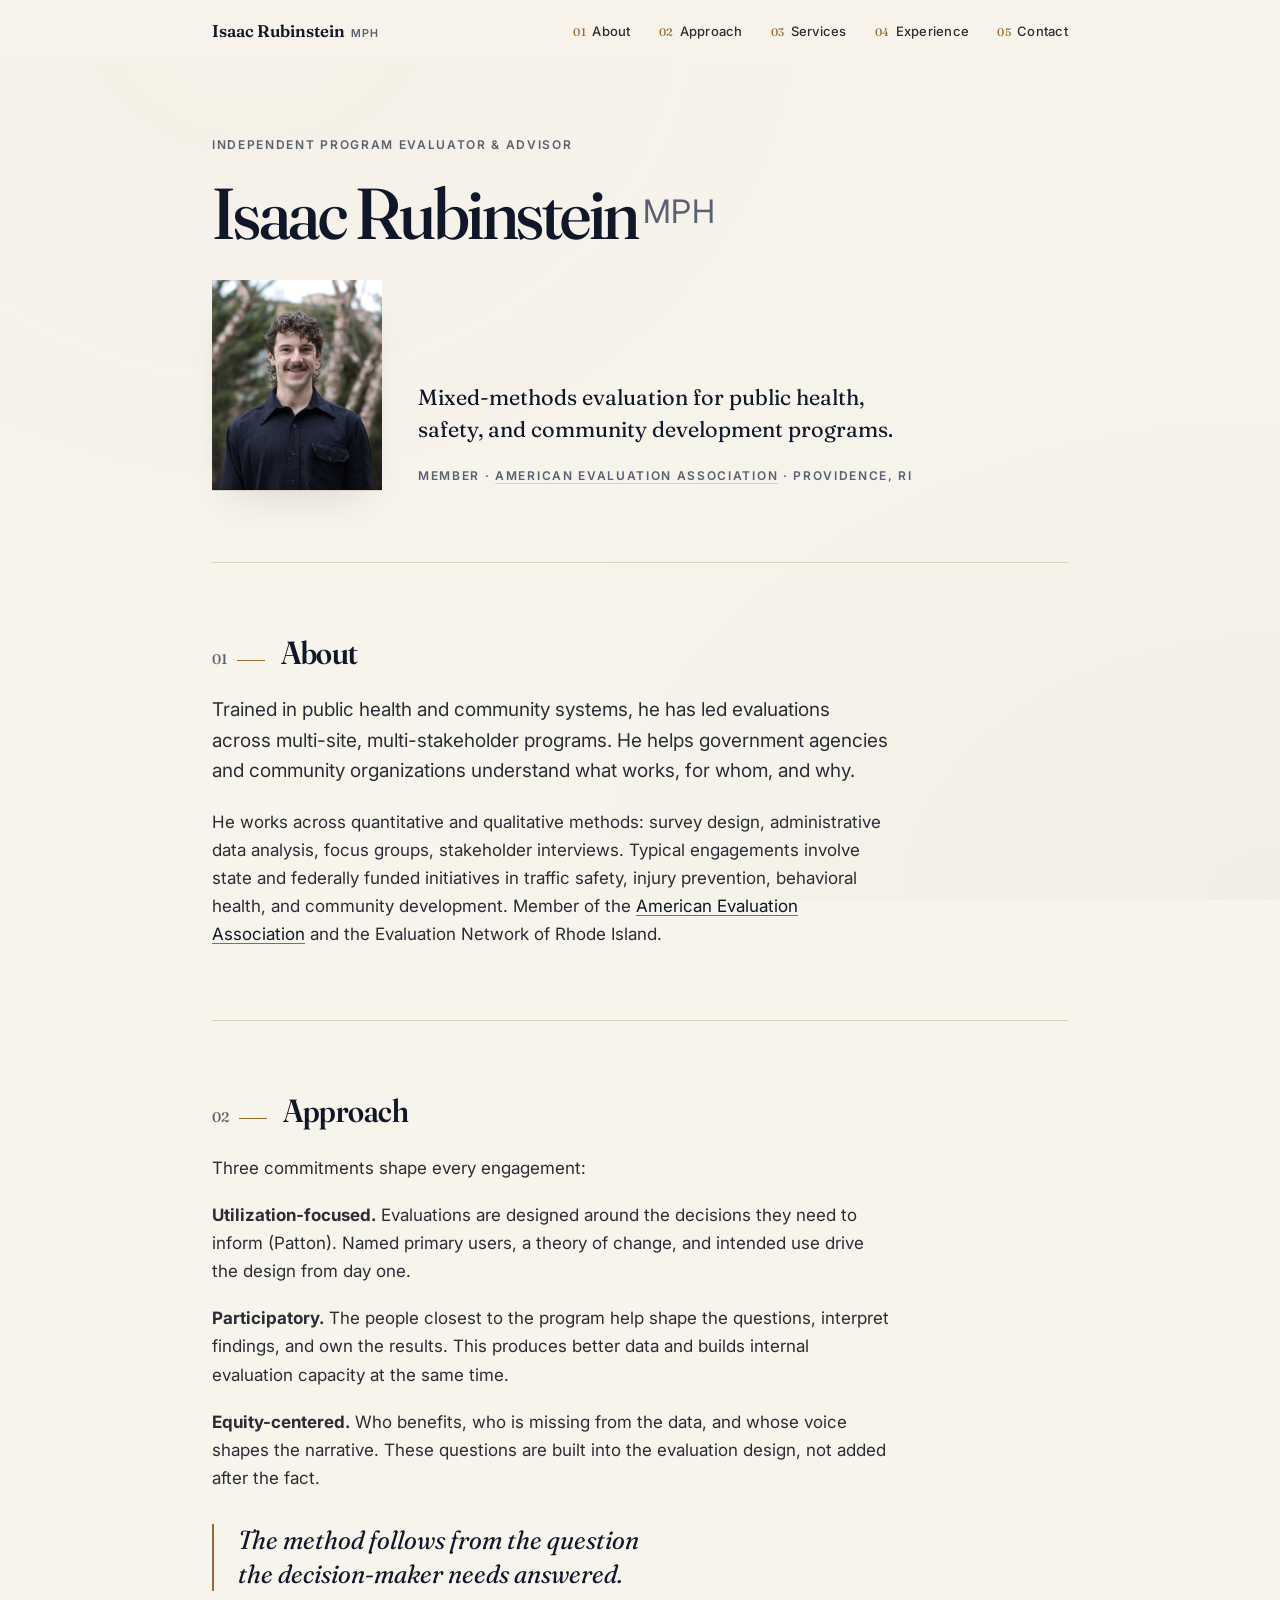
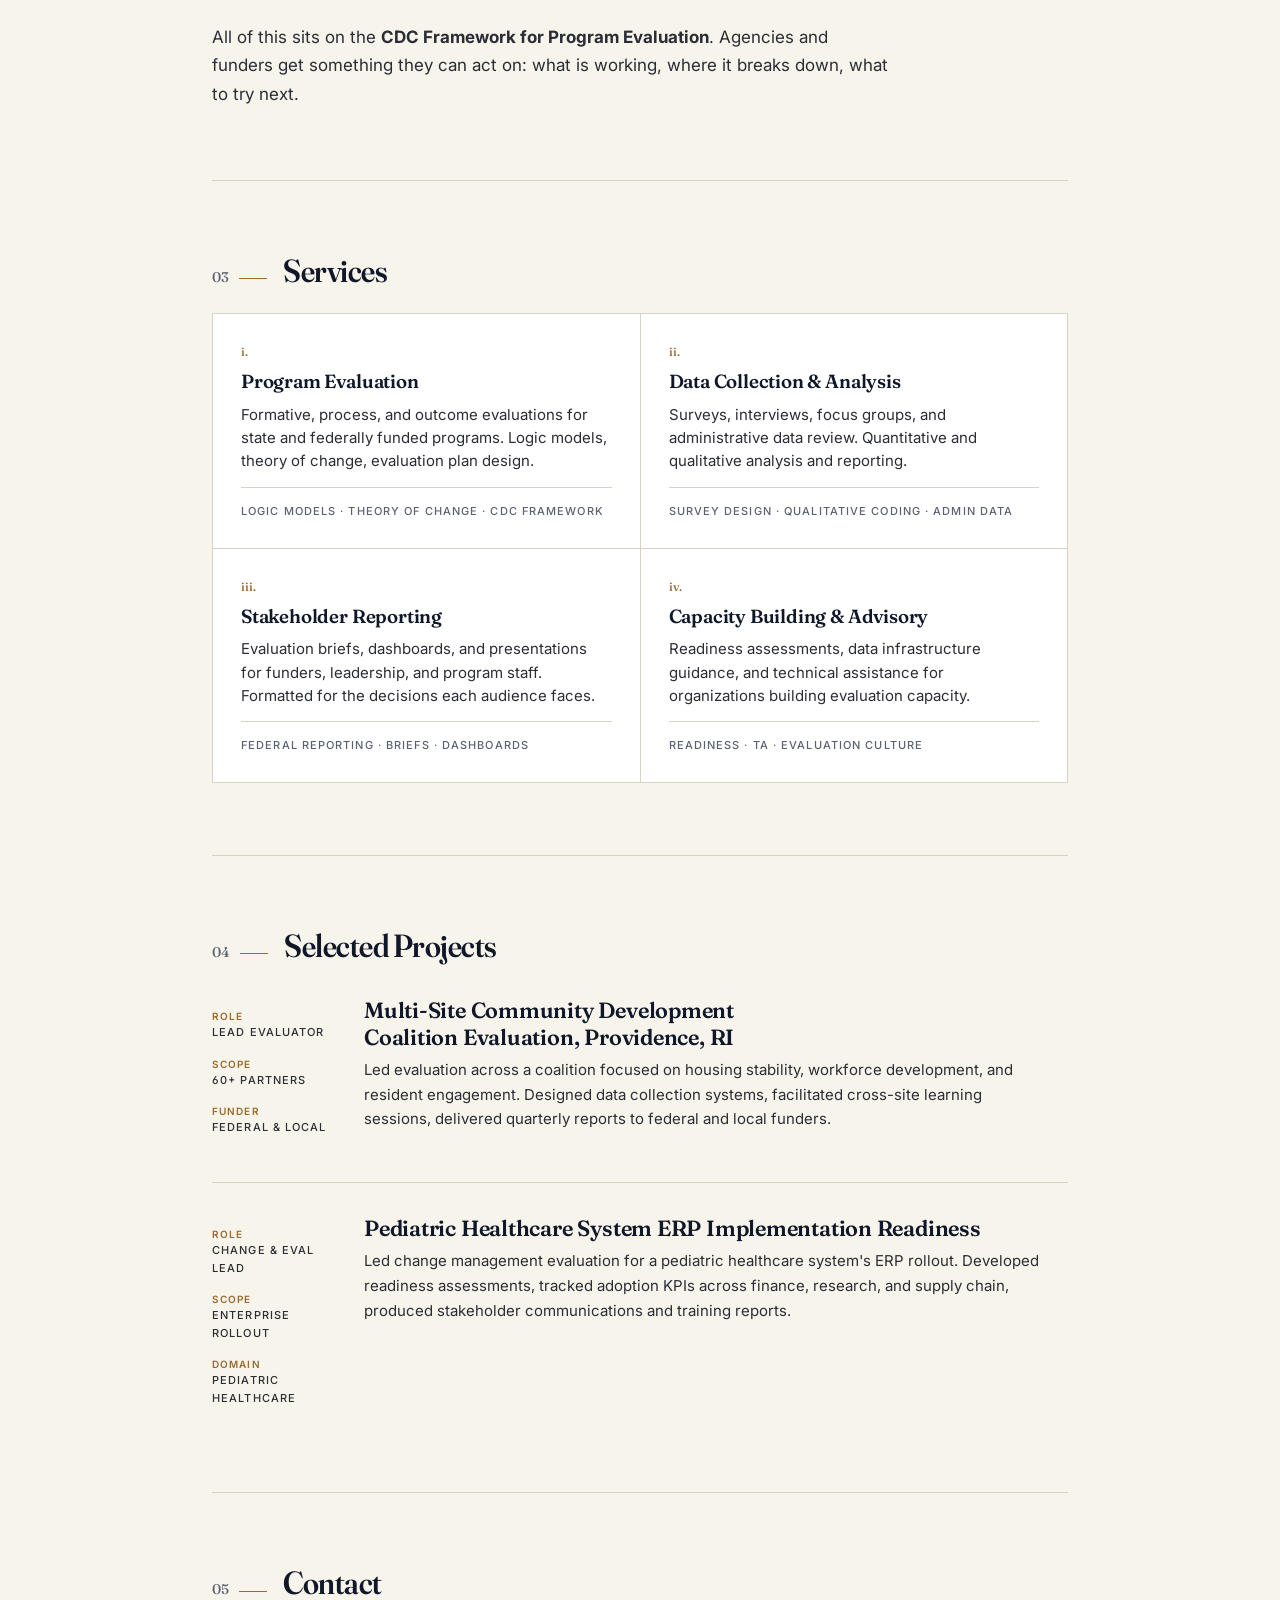
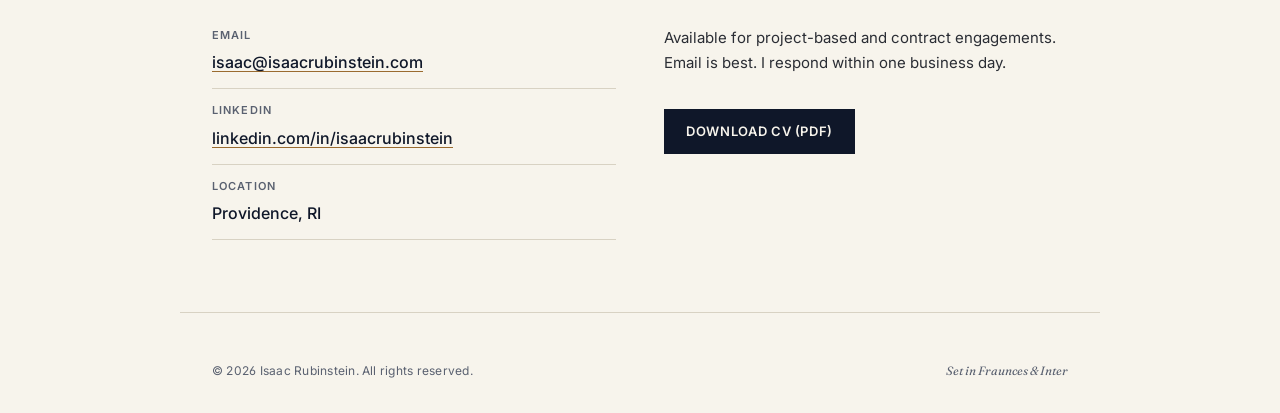
==== index.html @ 714abaa4 "Revert to evergreen site metadata — remove article dates - Remove article:published_time and article" ====
<!DOCTYPE html>
<html lang="en">
<head>
<meta charset="UTF-8">
<meta name="viewport" content="width=device-width, initial-scale=1.0">
<title>Isaac Rubinstein, MPH — Independent Program Evaluator &amp; Advisor</title>
<meta name="description" content="Independent program evaluator: mixed-methods evaluation, logic model development, theory of change, and stakeholder reporting for public health, safety, and community development programs.">
<meta name="author" content="Isaac Rubinstein, MPH">
<meta name="robots" content="index, follow">
<link rel="canonical" href="https://isaacrubinstein.com/">

<!-- Open Graph -->
<meta property="og:type" content="website">
<meta property="og:url" content="https://isaacrubinstein.com/">
<meta property="og:title" content="Isaac Rubinstein, MPH — Independent Program Evaluator &amp; Advisor">
<meta property="og:description" content="Mixed-methods program evaluation for public health, safety, and community development programs. Based in Providence, RI.">
<meta property="og:image" content="https://isaacrubinstein.com/og-image.png">
<meta property="og:image:width" content="1200">
<meta property="og:image:height" content="630">
<meta property="og:image:alt" content="Isaac Rubinstein, MPH — Independent Program Evaluator & Advisor">
<meta property="og:locale" content="en_US">

<!-- Twitter -->
<meta name="twitter:card" content="summary_large_image">
<meta name="twitter:title" content="Isaac Rubinstein, MPH — Independent Program Evaluator &amp; Advisor">
<meta name="twitter:description" content="Mixed-methods program evaluation for public health, safety, and community development programs.">
<meta name="twitter:image" content="https://isaacrubinstein.com/og-image.png">

<!-- Favicons -->
<link rel="icon" type="image/svg+xml" href="favicon.svg">
<link rel="icon" type="image/x-icon" href="favicon.ico">
<link rel="apple-touch-icon" href="apple-touch-icon.png">
<meta name="theme-color" content="#0F1729">

<!-- Fonts: Fraunces (display, variable) + Inter (body) -->
<link rel="preconnect" href="https://fonts.googleapis.com">
<link rel="preconnect" href="https://fonts.gstatic.com" crossorigin>
<link rel="preload" as="style" href="https://fonts.googleapis.com/css2?family=Fraunces:opsz,wght@9..144,400;9..144,500;9..144,600;9..144,700;9..144,800&family=Inter:wght@400;500;600;700&display=swap">
<link href="https://fonts.googleapis.com/css2?family=Fraunces:opsz,wght@9..144,400;9..144,500;9..144,600;9..144,700;9..144,800&family=Inter:wght@400;500;600;700&display=swap" rel="stylesheet">

<!-- JSON-LD: Person -->
<script type="application/ld+json">
{
  "@context": "https://schema.org",
  "@type": "Person",
  "name": "Isaac Rubinstein",
  "honorificSuffix": "MPH",
  "jobTitle": "Independent Program Evaluator & Advisor",
  "url": "https://isaacrubinstein.com/",
  "image": "https://isaacrubinstein.com/headshot.jpg",
  "email": "mailto:isaac@isaacrubinstein.com",
  "sameAs": [
    "https://www.linkedin.com/in/isaacrubinstein"
  ],
  "memberOf": [
    {
      "@type": "Organization",
      "name": "American Evaluation Association",
      "url": "https://www.eval.org"
    },
    {
      "@type": "Organization",
      "name": "Evaluation Network of Rhode Island"
    }
  ],
  "knowsAbout": [
    "Program Evaluation",
    "Utilization-Focused Evaluation",
    "Participatory Evaluation",
    "Equity-Centered Evaluation",
    "Public Health Evaluation",
    "Logic Model Development",
    "Theory of Change",
    "Mixed-Methods Research",
    "Traffic Safety Program Evaluation",
    "Community Development Evaluation",
    "CDC Framework for Program Evaluation"
  ],
  "address": {
    "@type": "PostalAddress",
    "addressLocality": "Providence",
    "addressRegion": "RI",
    "addressCountry": "US"
  }
}
</script>

<!-- JSON-LD: ProfessionalService -->
<script type="application/ld+json">
{
  "@context": "https://schema.org",
  "@type": "ProfessionalService",
  "name": "Isaac Rubinstein — Evaluation & Advisory",
  "description": "Independent program evaluation and advisory services for public health, safety, and community development programs.",
  "provider": {
    "@type": "Person",
    "name": "Isaac Rubinstein, MPH"
  },
  "url": "https://isaacrubinstein.com/",
  "areaServed": {
    "@type": "Country",
    "name": "United States"
  },
  "serviceType": [
    "Program Evaluation",
    "Data Collection and Analysis",
    "Stakeholder Reporting",
    "Capacity Building and Advisory"
  ],
  "address": {
    "@type": "PostalAddress",
    "addressLocality": "Providence",
    "addressRegion": "RI",
    "addressCountry": "US"
  }
}
</script>

<style>
  /* ---------- Design tokens ---------- */
  :root {
    /* Warm editorial palette */
    --ink:       #0F1729;  /* deep prussian — headings, display */
    --graphite:  #2A2D34;  /* body text */
    --slate:     #5A6170;  /* meta, labels, muted */
    --rule:      #D8D2C3;  /* warm hairline borders */
    --cream:     #F7F4EC;  /* page background (warm off-white) */
    --paper:     #FFFFFF;  /* card background */
    --ochre:     #9A6B2F;  /* restrained accent — numerals, rules */
    --ochre-lt:  #C8935A;  /* accent hover state */

    /* Type scale — 1.25 modular */
    --fs-xs:   0.75rem;    /* 12px — small caps labels */
    --fs-sm:   0.875rem;   /* 14px — meta */
    --fs-base: 1.0625rem;  /* 17px — body */
    --fs-md:   1.1875rem;  /* 19px — lede */
    --fs-lg:   1.5rem;     /* 24px — small headlines */
    --fs-xl:   2rem;       /* 32px — section titles */
    --fs-2xl:  3rem;       /* 48px — display small */
    --fs-3xl:  4.5rem;     /* 72px — hero display */

    /* Rhythm */
    --space-1: 0.5rem;
    --space-2: 1rem;
    --space-3: 1.5rem;
    --space-4: 2rem;
    --space-5: 3rem;
    --space-6: 4.5rem;
    --space-7: 6rem;

    --maxw-text: 680px;    /* reading column */
    --maxw-wide: 920px;    /* outer frame */
  }

  * { box-sizing: border-box; }
  html { scroll-behavior: smooth; }
  body {
    margin: 0;
    font-family: "Inter", -apple-system, BlinkMacSystemFont, "Segoe UI", sans-serif;
    font-feature-settings: "kern", "liga", "calt", "ss01";
    font-weight: 400;
    font-size: var(--fs-base);
    line-height: 1.65;
    color: var(--graphite);
    background: var(--cream);
    -webkit-font-smoothing: antialiased;
    text-rendering: optimizeLegibility;
  }

  /* Subtle paper texture: layered radial gradients, near-invisible */
  body::before {
    content: "";
    position: fixed;
    inset: 0;
    pointer-events: none;
    z-index: 0;
    background:
      radial-gradient(ellipse at 20% 0%, rgba(154, 107, 47, 0.025), transparent 50%),
      radial-gradient(ellipse at 100% 100%, rgba(15, 23, 41, 0.025), transparent 50%);
  }

  /* ---------- Typography ---------- */
  h1, h2, h3, .display {
    font-family: "Fraunces", Georgia, "Times New Roman", serif;
    font-variation-settings: "opsz" 144, "SOFT" 30;
    color: var(--ink);
    line-height: 1.05;
    margin: 0;
    text-wrap: balance;
  }
  h2 { font-size: var(--fs-xl); font-weight: 600; letter-spacing: -0.015em; line-height: 1.15; }
  h3 {
    font-size: var(--fs-lg);
    font-weight: 600;
    letter-spacing: -0.01em;
    line-height: 1.2;
    font-variation-settings: "opsz" 36, "SOFT" 30;
  }

  p { margin: 0 0 1.125em; max-width: var(--maxw-text); }
  p:last-child { margin-bottom: 0; }

  a {
    color: var(--ink);
    text-decoration: underline;
    text-decoration-color: var(--ochre);
    text-decoration-thickness: 1px;
    text-underline-offset: 3px;
    transition: color 0.2s ease, text-decoration-color 0.2s ease;
  }
  a:hover {
    color: var(--ochre);
    text-decoration-color: var(--ochre-lt);
  }
  a:focus-visible,
  button:focus-visible {
    outline: 2px solid var(--ochre);
    outline-offset: 3px;
    border-radius: 2px;
  }

  /* Small caps label utility */
  .eyebrow, .section-num, .meta-label, .credentials, .meta-inline {
    font-family: "Inter", sans-serif;
    font-size: var(--fs-xs);
    font-weight: 600;
    letter-spacing: 0.14em;
    text-transform: uppercase;
    color: var(--slate);
  }

  /* ---------- Skip link ---------- */
  .skip-link {
    position: absolute;
    left: -9999px;
    top: 0;
    background: var(--ink);
    color: var(--cream);
    padding: 0.625rem 1rem;
    z-index: 100;
    text-decoration: none;
  }
  .skip-link:focus { left: 1rem; top: 1rem; }

  /* ---------- Scroll progress indicator ---------- */
  .scroll-progress {
    position: fixed;
    top: 0; left: 0;
    height: 2px;
    width: 0;
    background: var(--ochre);
    z-index: 20;
    transition: width 0.1s linear;
  }

  /* ---------- Masthead / nav ---------- */
  .masthead {
    position: sticky;
    top: 0;
    z-index: 10;
    background: rgba(247, 244, 236, 0.92);
    backdrop-filter: saturate(180%) blur(12px);
    -webkit-backdrop-filter: saturate(180%) blur(12px);
    border-bottom: 1px solid transparent;
    transition: border-color 0.25s ease, box-shadow 0.25s ease;
  }
  .masthead.scrolled {
    border-bottom-color: var(--rule);
    box-shadow: 0 1px 0 rgba(15, 23, 41, 0.03);
  }
  .nav-inner {
    max-width: var(--maxw-wide);
    margin: 0 auto;
    padding: 1rem 2rem;
    display: flex;
    justify-content: space-between;
    align-items: center;
    gap: 2rem;
  }
  .mark {
    display: inline-flex;
    align-items: baseline;
    gap: 0.375rem;
    font-family: "Fraunces", Georgia, serif;
    font-variation-settings: "opsz" 36, "SOFT" 30;
    font-weight: 600;
    color: var(--ink);
    text-decoration: none;
    font-size: 1.0625rem;
    letter-spacing: -0.005em;
    white-space: nowrap;
  }
  .mark:hover { color: var(--ink); }
  .mark-cred {
    font-family: "Inter", sans-serif;
    font-size: 0.6875rem;
    font-weight: 600;
    letter-spacing: 0.12em;
    color: var(--slate);
    text-transform: uppercase;
  }

  .nav-links {
    display: flex;
    gap: 1.75rem;
    list-style: none;
    margin: 0;
    padding: 0;
  }
  .nav-links a {
    font-family: "Inter", sans-serif;
    font-size: 0.8125rem;
    font-weight: 500;
    letter-spacing: 0.02em;
    color: var(--graphite);
    text-decoration: none;
    display: inline-flex;
    align-items: baseline;
    gap: 0.4rem;
    padding: 0.25rem 0;
    position: relative;
  }
  .nav-links a .num {
    font-family: "Fraunces", Georgia, serif;
    font-variation-settings: "opsz" 14;
    font-size: 0.6875rem;
    font-weight: 500;
    color: var(--ochre);
    font-feature-settings: "tnum", "lnum";
  }
  .nav-links a::after {
    content: "";
    position: absolute;
    left: 0; right: 0;
    bottom: -2px;
    height: 1px;
    background: var(--ink);
    transform: scaleX(0);
    transform-origin: left;
    transition: transform 0.25s ease;
  }
  .nav-links a:hover,
  .nav-links a.active { color: var(--ink); }
  .nav-links a:hover::after,
  .nav-links a.active::after { transform: scaleX(1); }

  /* ---------- Main / sections ---------- */
  main {
    position: relative;
    z-index: 1;
    max-width: var(--maxw-wide);
    margin: 0 auto;
    padding: 0 2rem;
  }

  section {
    padding: var(--space-6) 0;
    border-bottom: 1px solid var(--rule);
  }
  section:last-of-type { border-bottom: none; }

  .section-header {
    display: flex;
    align-items: baseline;
    gap: 1rem;
    margin-bottom: var(--space-3);
  }
  .section-num {
    font-family: "Fraunces", Georgia, serif;
    font-variation-settings: "opsz" 36";
    color: var(--ochre);
    font-feature-settings: "tnum", "lnum";
    font-size: 0.875rem;
    font-weight: 500;
    letter-spacing: 0;
    text-transform: none;
    flex-shrink: 0;
  }
  .section-num::after {
    content: "";
    display: inline-block;
    width: 28px;
    height: 1px;
    background: var(--ochre);
    margin-left: 0.625rem;
    vertical-align: middle;
  }

  /* ---------- Hero ---------- */
  .hero {
    padding: var(--space-6) 0 var(--space-6);
    border-bottom: 1px solid var(--rule);
  }
  .hero .eyebrow {
    display: block;
    margin-bottom: var(--space-3);
  }
  .display {
    font-size: clamp(2.75rem, 7.5vw, var(--fs-3xl));
    font-weight: 500;
    font-variation-settings: "opsz" 144, "SOFT" 30;
    letter-spacing: -0.035em;
    line-height: 0.95;
    margin: 0 0 var(--space-4);
    color: var(--ink);
    max-width: 780px;
  }
  .display .post {
    font-size: 0.45em;
    font-weight: 400;
    font-variation-settings: "opsz" 36, "SOFT" 30;
    color: var(--slate);
    letter-spacing: 0.02em;
    vertical-align: 0.5em;
    margin-left: 0.15em;
    font-family: "Inter", sans-serif;
    text-transform: uppercase;
  }

  .hero-below {
    display: grid;
    grid-template-columns: 170px 1fr;
    gap: 2.25rem;
    align-items: end;
    margin-top: var(--space-4);
  }

  .headshot-wrap {
    width: 170px;
    height: 210px;
    flex-shrink: 0;
    background-color: #E8E2D4;
    background-image: url("data:image/svg+xml;utf8,<svg xmlns='http://www.w3.org/2000/svg' viewBox='0 0 170 210'><rect width='170' height='210' fill='%23E8E2D4'/><circle cx='85' cy='75' r='32' fill='%23B8AE93'/><path d='M30 200 C 30 150 55 130 85 130 C 115 130 140 150 140 200 Z' fill='%23B8AE93'/></svg>");
    background-size: cover;
    background-position: center;
    position: relative;
    overflow: hidden;
    box-shadow: 0 1px 0 var(--rule), 0 20px 40px -20px rgba(15, 23, 41, 0.15);
  }
  .headshot {
    width: 100%;
    height: 100%;
    object-fit: cover;
    object-position: center top;
    display: block;
    filter: grayscale(15%) contrast(1.02);
  }

  .hero-text { padding-bottom: 0.25rem; }
  .lede {
    font-family: "Fraunces", Georgia, serif;
    font-variation-settings: "opsz" 36, "SOFT" 30;
    font-size: clamp(1.125rem, 1.8vw, 1.375rem);
    font-weight: 400;
    line-height: 1.45;
    color: var(--ink);
    margin: 0 0 1.25rem;
    text-wrap: balance;
    max-width: 540px;
  }
  .credentials { display: block; }
  .credentials a {
    color: var(--slate);
    text-decoration: underline;
    text-decoration-color: var(--rule);
    text-decoration-thickness: 1px;
    text-underline-offset: 3px;
  }
  .credentials a:hover { color: var(--ink); text-decoration-color: var(--ochre); }

  /* ---------- About ---------- */
  .lead-p {
    font-size: var(--fs-md);
    line-height: 1.6;
    color: var(--graphite);
  }
  .dropcap {
    float: left;
    font-family: "Fraunces", Georgia, serif;
    font-variation-settings: "opsz" 144, "SOFT" 30;
    font-weight: 600;
    font-size: 4.5rem;
    line-height: 0.85;
    color: var(--ochre);
    padding: 0.35rem 0.625rem 0 0;
    margin-top: 0.1rem;
  }

  /* ---------- Approach ---------- */
  .pull-quote {
    margin: var(--space-4) 0;
    padding: 0 0 0 var(--space-3);
    border-left: 2px solid var(--ochre);
    max-width: var(--maxw-text);
  }
  .pull-quote blockquote {
    font-family: "Fraunces", Georgia, serif;
    font-variation-settings: "opsz" 72, "SOFT" 30;
    font-size: clamp(1.25rem, 2.4vw, 1.625rem);
    font-weight: 400;
    font-style: italic;
    line-height: 1.3;
    color: var(--ink);
    margin: 0;
    text-wrap: balance;
  }

  /* ---------- Services ---------- */
  .services-grid {
    display: grid;
    grid-template-columns: repeat(2, 1fr);
    gap: 1px;
    background: var(--rule);
    border: 1px solid var(--rule);
    margin-top: var(--space-3);
  }
  .service-card {
    background: var(--paper);
    padding: 1.75rem 1.75rem;
    transition: background 0.25s ease;
  }
  .service-card:hover { background: #FDFCF7; }
  .service-card .svc-num {
    display: block;
    font-family: "Fraunces", Georgia, serif;
    font-variation-settings: "opsz" 14;
    font-size: 0.75rem;
    font-weight: 500;
    color: var(--ochre);
    font-feature-settings: "tnum", "lnum";
    margin-bottom: 0.5rem;
  }
  .service-card h3 {
    margin-bottom: 0.625rem;
    font-size: 1.1875rem;
  }
  .service-card p {
    margin: 0 0 0.875rem;
    font-size: 0.9375rem;
    line-height: 1.55;
    color: var(--graphite);
  }
  .service-card .keywords {
    display: block;
    font-family: "Inter", sans-serif;
    font-size: 0.6875rem;
    font-weight: 500;
    color: var(--slate);
    text-transform: uppercase;
    letter-spacing: 0.1em;
    padding-top: 0.875rem;
    border-top: 1px solid var(--rule);
  }

  /* ---------- Experience / projects ---------- */
  .project {
    display: grid;
    grid-template-columns: 120px 1fr;
    gap: 2rem;
    padding: 2rem 0;
    border-bottom: 1px solid var(--rule);
  }
  .project:last-child { border-bottom: none; padding-bottom: 0; }
  .project:first-of-type { padding-top: 0.5rem; }
  .project-meta-col {
    font-family: "Inter", sans-serif;
    font-size: 0.6875rem;
    font-weight: 600;
    letter-spacing: 0.1em;
    text-transform: uppercase;
    color: var(--slate);
    line-height: 1.6;
  }
  .project-meta-col dt {
    color: var(--ochre);
    font-size: 0.625rem;
    margin-top: 0.875rem;
  }
  .project-meta-col dt:first-child { margin-top: 0; }
  .project-meta-col dd {
    margin: 0 0 0.125rem;
    color: var(--graphite);
    font-weight: 500;
  }
  .project-body h3 {
    margin-bottom: 0.5rem;
    font-size: 1.375rem;
  }
  .project-body p {
    margin: 0;
    font-size: 0.9375rem;
    line-height: 1.65;
  }

  /* ---------- Contact ---------- */
  .contact-grid {
    display: grid;
    grid-template-columns: 1fr 1fr;
    gap: 3rem;
    align-items: start;
  }
  .contact-list {
    list-style: none;
    padding: 0;
    margin: 0;
  }
  .contact-list li {
    padding: 0.75rem 0;
    border-bottom: 1px solid var(--rule);
  }
  .contact-list li:first-child { padding-top: 0; }
  .contact-list .label {
    display: block;
    font-family: "Inter", sans-serif;
    font-size: 0.6875rem;
    font-weight: 600;
    color: var(--slate);
    text-transform: uppercase;
    letter-spacing: 0.1em;
    margin-bottom: 0.25rem;
  }
  .contact-list a, .contact-list span.value {
    font-size: 1rem;
    color: var(--ink);
    font-weight: 500;
  }
  .contact-note p { font-size: 0.9375rem; color: var(--graphite); }
  .cv-link {
    display: inline-block;
    margin-top: 1rem;
    padding: 0.75rem 1.375rem;
    background: var(--ink);
    color: var(--cream);
    font-family: "Inter", sans-serif;
    font-size: 0.8125rem;
    font-weight: 600;
    letter-spacing: 0.05em;
    text-transform: uppercase;
    text-decoration: none;
    transition: background 0.2s ease, transform 0.2s ease;
  }
  .cv-link:hover {
    background: var(--ochre);
    color: var(--cream);
    transform: translateY(-1px);
  }
  .cv-link:focus-visible { outline-offset: 4px; }

  /* ---------- Footer ---------- */
  footer {
    padding: var(--space-5) 2rem var(--space-4);
    max-width: var(--maxw-wide);
    margin: 0 auto;
    border-top: 1px solid var(--rule);
    display: flex;
    justify-content: space-between;
    align-items: baseline;
    gap: 1rem;
    flex-wrap: wrap;
    position: relative;
    z-index: 1;
  }
  footer small {
    font-size: 0.75rem;
    color: var(--slate);
    letter-spacing: 0.02em;
  }
  footer .colophon {
    font-family: "Fraunces", Georgia, serif;
    font-variation-settings: "opsz" 14;
    font-size: 0.75rem;
    font-style: italic;
    color: var(--slate);
  }

  /* ---------- Mobile ---------- */
  @media (max-width: 820px) {
    :root {
      --space-6: 3.5rem;
      --space-7: 4.5rem;
    }
    .nav-inner { padding: 0.875rem 1.5rem; gap: 1rem; }
    .nav-links { gap: 1.25rem; }
    main { padding: 0 1.5rem; }
    .contact-grid { grid-template-columns: 1fr; gap: 2rem; }
    .project { grid-template-columns: 1fr; gap: 0.875rem; }
    .project-meta-col { display: flex; flex-wrap: wrap; gap: 1rem; }
    .project-meta-col dt { margin-top: 0; }
    footer { padding: 2rem 1.5rem; }
  }
  @media (max-width: 640px) {
    :root { --fs-base: 1rem; }
    .nav-inner { flex-direction: column; align-items: flex-start; gap: 0.625rem; }
    .nav-links { gap: 1rem; font-size: 0.75rem; flex-wrap: wrap; }
    .hero-below { grid-template-columns: 1fr; gap: 1.5rem; }
    .headshot-wrap { width: 140px; height: 170px; }
    .services-grid { grid-template-columns: 1fr; }
    .display { font-size: clamp(2.25rem, 10vw, 3rem); }
    .dropcap { font-size: 3.5rem; }
    section { padding: 3rem 0; }
  }

  /* ---------- Accessibility: reduced motion ---------- */
  @media (prefers-reduced-motion: reduce) {
    *, *::before, *::after {
      animation-duration: 0.01ms !important;
      animation-iteration-count: 1 !important;
      transition-duration: 0.01ms !important;
      scroll-behavior: auto !important;
    }
    .scroll-progress { display: none; }
  }

  /* ---------- Print ---------- */
  @media print {
    :root { --cream: #fff; --paper: #fff; --graphite: #000; --ink: #000; --slate: #444; --rule: #999; --ochre: #666; }
    body { background: #fff; color: #000; font-size: 11pt; line-height: 1.5; }
    body::before, .masthead, .scroll-progress, .cv-link, .skip-link, footer { display: none; }
    main { max-width: 100%; padding: 0; }
    section { padding: 1rem 0; border-bottom: 1px solid #999; page-break-inside: avoid; }
    h1, h2, h3, .display { color: #000; }
    .dropcap, .section-num, .service-card .svc-num { color: #000; }
    .headshot-wrap { width: 100px; height: 125px; box-shadow: none; }
    .services-grid { display: block; border: none; background: none; }
    .service-card { border: 1px solid #999; margin-bottom: 0.5rem; page-break-inside: avoid; }
    .pull-quote { border-left-color: #000; }
    a { color: #000; text-decoration: underline; }
    a[href^="http"]::after { content: " (" attr(href) ")"; font-size: 9pt; color: #444; }
    a[href^="mailto:"]::after { content: ""; }
  }
</style>
</head>
<body>

<a class="skip-link" href="#main">Skip to content</a>
<div class="scroll-progress" id="scroll-progress" aria-hidden="true"></div>

<header class="masthead" id="masthead" role="banner">
  <div class="nav-inner">
    <a class="mark" href="#top">
      <span class="mark-name">Isaac Rubinstein</span>
      <span class="mark-cred">MPH</span>
    </a>
    <nav aria-label="Primary">
      <ul class="nav-links">
        <li><a href="#about"><span class="num">01</span>About</a></li>
        <li><a href="#approach"><span class="num">02</span>Approach</a></li>
        <li><a href="#services"><span class="num">03</span>Services</a></li>
        <li><a href="#experience"><span class="num">04</span>Experience</a></li>
        <li><a href="#contact"><span class="num">05</span>Contact</a></li>
      </ul>
    </nav>
  </div>
</header>

<main id="main">

  <section class="hero" id="top" aria-labelledby="hero-heading">
    <span class="eyebrow">Independent Program Evaluator &amp; Advisor</span>
    <h1 class="display" id="hero-heading">Isaac Rubinstein<span class="post">MPH</span></h1>
    <div class="hero-below">
      <div class="headshot-wrap" aria-hidden="true">
        <img class="headshot" src="headshot.jpg" alt="" width="170" height="210" loading="eager" decoding="async" onerror="this.style.display='none'">
      </div>
      <div class="hero-text">
        <p class="lede">Mixed-methods evaluation for public health, safety, and community development programs.</p>
        <span class="credentials">Member · <a href="https://www.eval.org" rel="noopener noreferrer" target="_blank">American Evaluation Association</a> · Providence, RI</span>
      </div>
    </div>
  </section>

  <section id="about" aria-labelledby="about-heading">
    <header class="section-header">
      <span class="section-num">01</span>
      <h2 id="about-heading">About</h2>
    </header>
    <p class="lead-p">Trained in public health and community systems, he has led evaluations across multi-site, multi-stakeholder programs. He helps government agencies and community organizations understand what works, for whom, and why.</p>
    <p>He works across quantitative and qualitative methods: survey design, administrative data analysis, focus groups, stakeholder interviews. Typical engagements involve state and federally funded initiatives in traffic safety, injury prevention, behavioral health, and community development. Member of the <a href="https://www.eval.org" target="_blank" rel="noopener noreferrer">American Evaluation Association</a> and the Evaluation Network of Rhode Island.</p>
  </section>

  <section id="approach" aria-labelledby="approach-heading">
    <header class="section-header">
      <span class="section-num">02</span>
      <h2 id="approach-heading">Approach</h2>
    </header>
    <p>Three commitments shape every engagement:</p>
    <p><strong>Utilization-focused.</strong> Evaluations are designed around the decisions they need to inform (Patton). Named primary users, a theory of change, and intended use drive the design from day one.</p>
    <p><strong>Participatory.</strong> The people closest to the program help shape the questions, interpret findings, and own the results. This produces better data and builds internal evaluation capacity at the same time.</p>
    <p><strong>Equity-centered.</strong> Who benefits, who is missing from the data, and whose voice shapes the narrative. These questions are built into the evaluation design, not added after the fact.</p>
    <figure class="pull-quote">
      <blockquote>The method follows from the question the decision-maker needs answered.</blockquote>
    </figure>
    <p>All of this sits on the <strong>CDC Framework for Program Evaluation</strong>. Agencies and funders get something they can act on: what is working, where it breaks down, what to try next.</p>
  </section>

  <section id="services" aria-labelledby="services-heading">
    <header class="section-header">
      <span class="section-num">03</span>
      <h2 id="services-heading">Services</h2>
    </header>
    <div class="services-grid">
      <div class="service-card">
        <span class="svc-num">i.</span>
        <h3>Program Evaluation</h3>
        <p>Formative, process, and outcome evaluations for state and federally funded programs. Logic models, theory of change, evaluation plan design.</p>
        <span class="keywords">Logic models · Theory of change · CDC Framework</span>
      </div>
      <div class="service-card">
        <span class="svc-num">ii.</span>
        <h3>Data Collection &amp; Analysis</h3>
        <p>Surveys, interviews, focus groups, and administrative data review. Quantitative and qualitative analysis and reporting.</p>
        <span class="keywords">Survey design · Qualitative coding · Admin data</span>
      </div>
      <div class="service-card">
        <span class="svc-num">iii.</span>
        <h3>Stakeholder Reporting</h3>
        <p>Evaluation briefs, dashboards, and presentations for funders, leadership, and program staff. Formatted for the decisions each audience faces.</p>
        <span class="keywords">Federal reporting · Briefs · Dashboards</span>
      </div>
      <div class="service-card">
        <span class="svc-num">iv.</span>
        <h3>Capacity Building &amp; Advisory</h3>
        <p>Readiness assessments, data infrastructure guidance, and technical assistance for organizations building evaluation capacity.</p>
        <span class="keywords">Readiness · TA · Evaluation culture</span>
      </div>
    </div>
  </section>

  <section id="experience" aria-labelledby="experience-heading">
    <header class="section-header">
      <span class="section-num">04</span>
      <h2 id="experience-heading">Selected Projects</h2>
    </header>

    <article class="project">
      <dl class="project-meta-col">
        <dt>Role</dt><dd>Lead Evaluator</dd>
        <dt>Scope</dt><dd>60+ partners</dd>
        <dt>Funder</dt><dd>Federal &amp; local</dd>
      </dl>
      <div class="project-body">
        <h3>Multi-Site Community Development Coalition Evaluation, Providence, RI</h3>
        <p>Led evaluation across a coalition focused on housing stability, workforce development, and resident engagement. Designed data collection systems, facilitated cross-site learning sessions, delivered quarterly reports to federal and local funders.</p>
      </div>
    </article>

    <article class="project">
      <dl class="project-meta-col">
        <dt>Role</dt><dd>Change &amp; Eval Lead</dd>
        <dt>Scope</dt><dd>Enterprise rollout</dd>
        <dt>Domain</dt><dd>Pediatric healthcare</dd>
      </dl>
      <div class="project-body">
        <h3>Pediatric Healthcare System ERP Implementation Readiness</h3>
        <p>Led change management evaluation for a pediatric healthcare system's ERP rollout. Developed readiness assessments, tracked adoption KPIs across finance, research, and supply chain, produced stakeholder communications and training reports.</p>
      </div>
    </article>

    <!-- TODO: uncomment when a real, attributed testimonial is available
    <figure class="pull-quote" style="margin-top: 3rem;">
      <blockquote>"…real quote here…"</blockquote>
      <figcaption class="eyebrow" style="margin-top: 0.75rem;">— Name, Title, Organization</figcaption>
    </figure>
    -->
  </section>

  <section id="contact" aria-labelledby="contact-heading">
    <header class="section-header">
      <span class="section-num">05</span>
      <h2 id="contact-heading">Contact</h2>
    </header>
    <div class="contact-grid">
      <ul class="contact-list">
        <li>
          <span class="label">Email</span>
          <a href="mailto:isaac@isaacrubinstein.com">isaac@isaacrubinstein.com</a>
        </li>
        <li>
          <span class="label">LinkedIn</span>
          <a href="https://www.linkedin.com/in/isaacrubinstein" target="_blank" rel="noopener noreferrer">linkedin.com/in/isaacrubinstein</a>
        </li>
        <li>
          <span class="label">Location</span>
          <span class="value">Providence, RI</span>
        </li>
      </ul>
      <div class="contact-note">
        <p>Available for project-based and contract engagements. Email is best. I respond within one business day.</p>
        <a class="cv-link" href="cv.pdf" download>Download CV (PDF)</a>
      </div>
    </div>
  </section>

</main>

<footer>
  <small>&copy; 2026 Isaac Rubinstein. All rights reserved.</small>
  <span class="colophon">Set in Fraunces &amp; Inter</span>
</footer>

<script>
  // Sticky nav border + scroll progress
  (function() {
    var nav = document.getElementById('masthead');
    var bar = document.getElementById('scroll-progress');
    function onScroll() {
      var y = window.scrollY;
      if (y > 8) nav.classList.add('scrolled');
      else nav.classList.remove('scrolled');
      var h = document.documentElement.scrollHeight - window.innerHeight;
      var pct = h > 0 ? Math.min(100, (y / h) * 100) : 0;
      bar.style.width = pct + '%';
    }
    window.addEventListener('scroll', onScroll, { passive: true });
    window.addEventListener('resize', onScroll, { passive: true });
    onScroll();
  })();

  // Active section highlight via IntersectionObserver
  (function() {
    if (!('IntersectionObserver' in window)) return;
    var sections = document.querySelectorAll('main section[id]');
    var links = document.querySelectorAll('.nav-links a');
    var linkMap = {};
    links.forEach(function(a) {
      linkMap[a.getAttribute('href').slice(1)] = a;
    });
    var observer = new IntersectionObserver(function(entries) {
      entries.forEach(function(entry) {
        if (entry.isIntersecting) {
          var id = entry.target.id;
          links.forEach(function(a) { a.classList.remove('active'); });
          if (linkMap[id]) linkMap[id].classList.add('active');
        }
      });
    }, { rootMargin: '-40% 0px -55% 0px', threshold: 0 });
    sections.forEach(function(s) { observer.observe(s); });
  })();
</script>

</body>
</html>
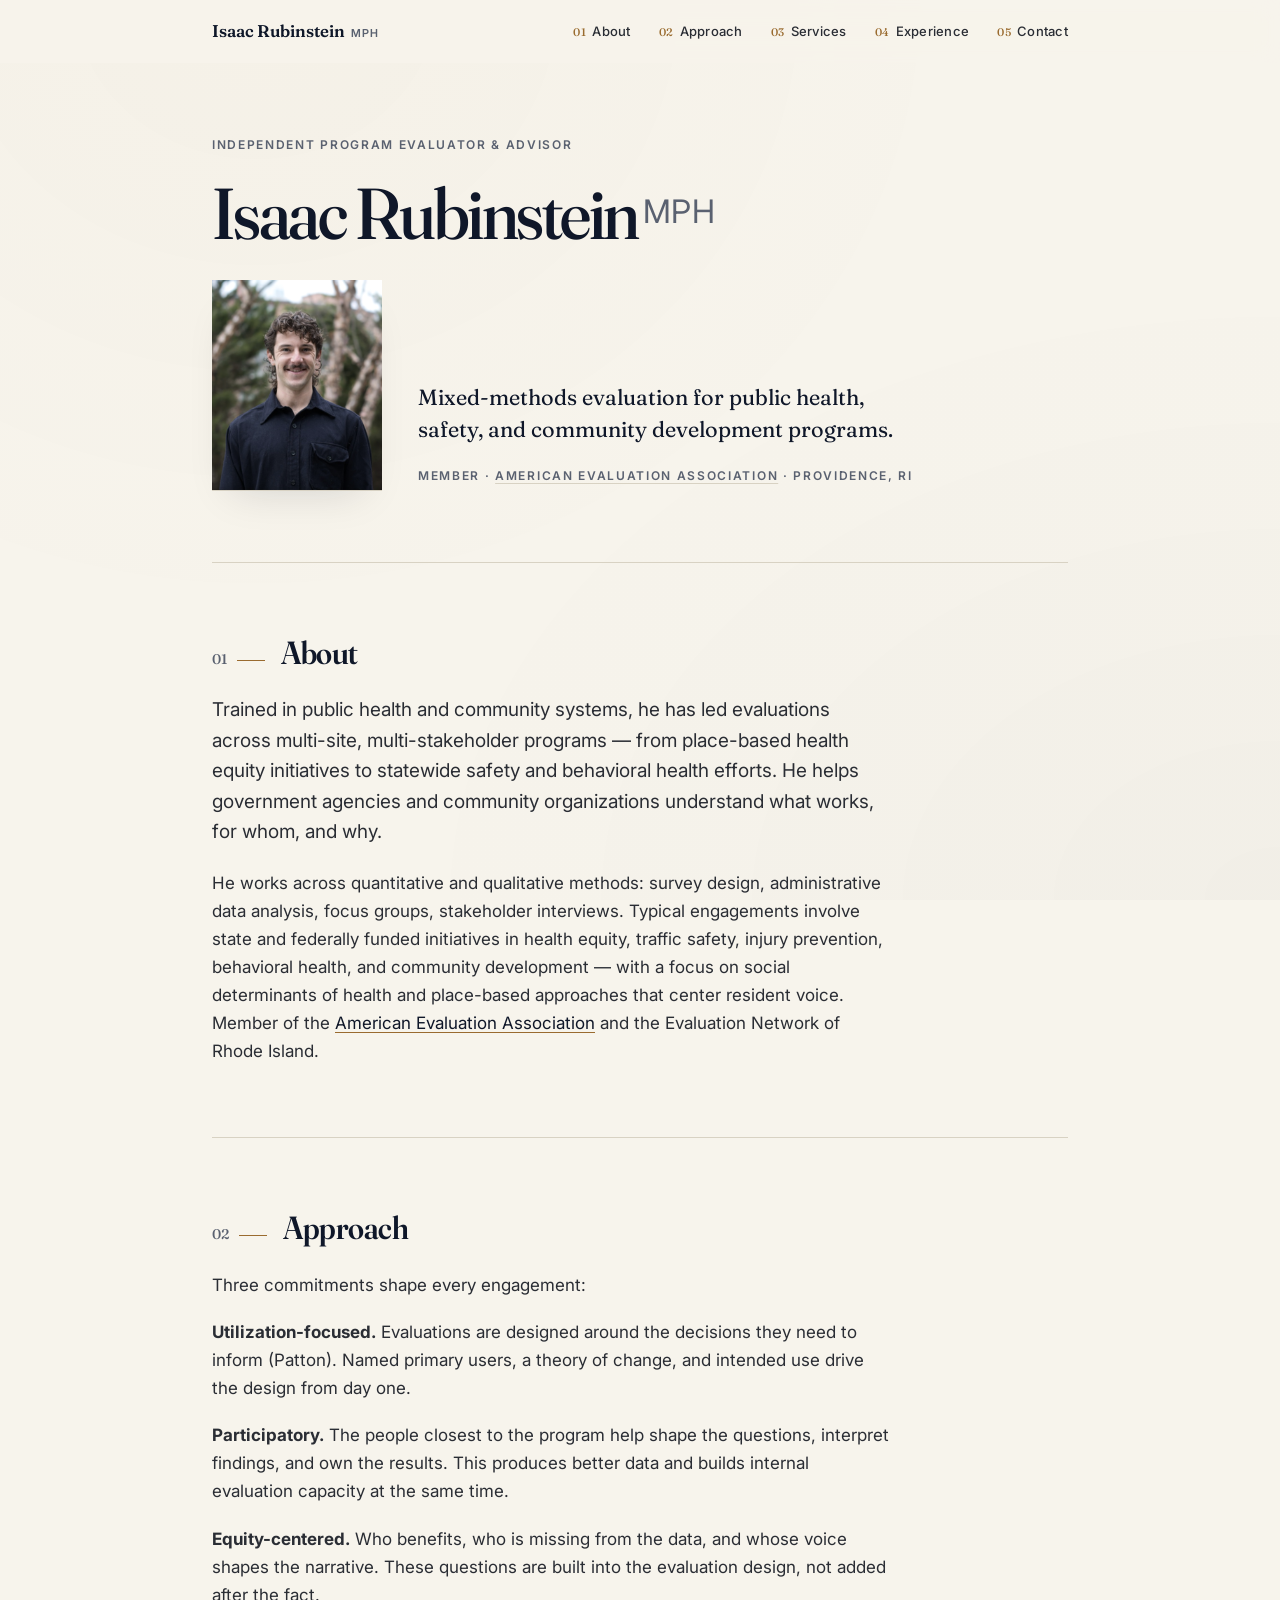
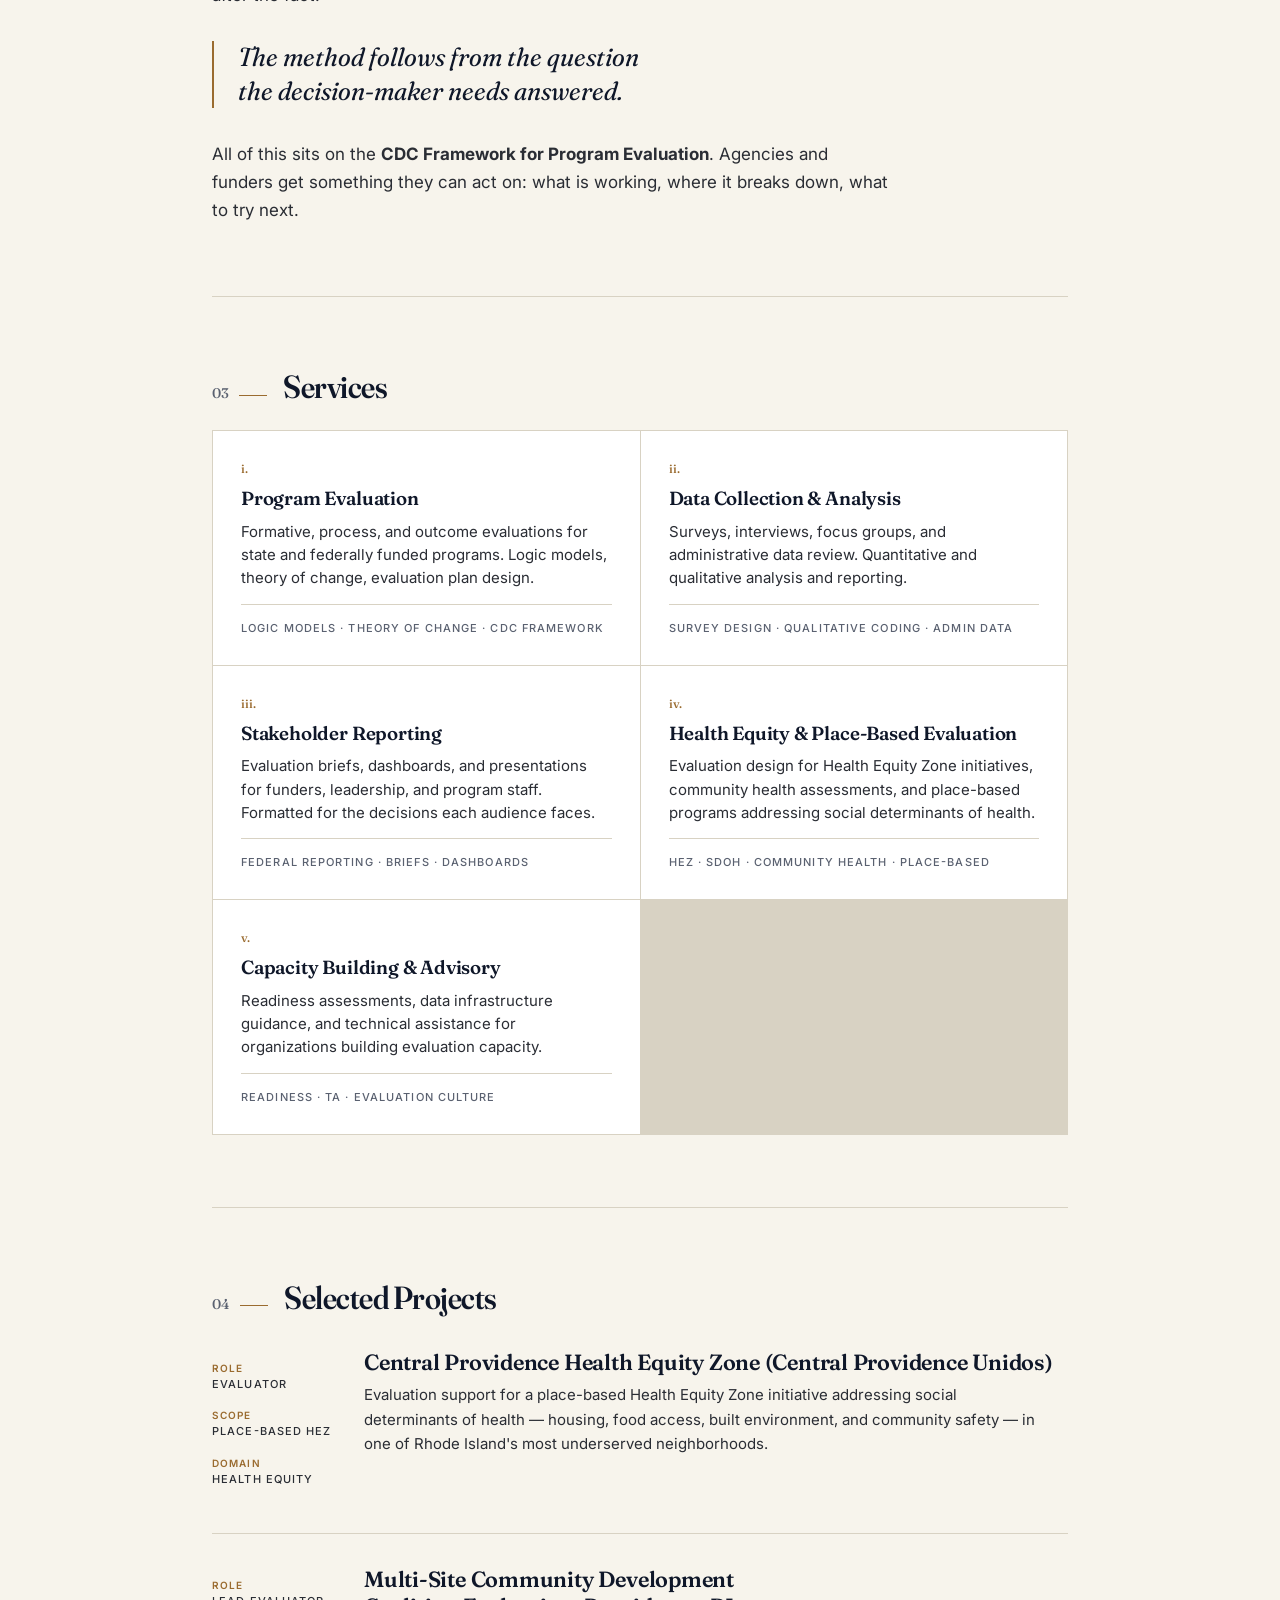
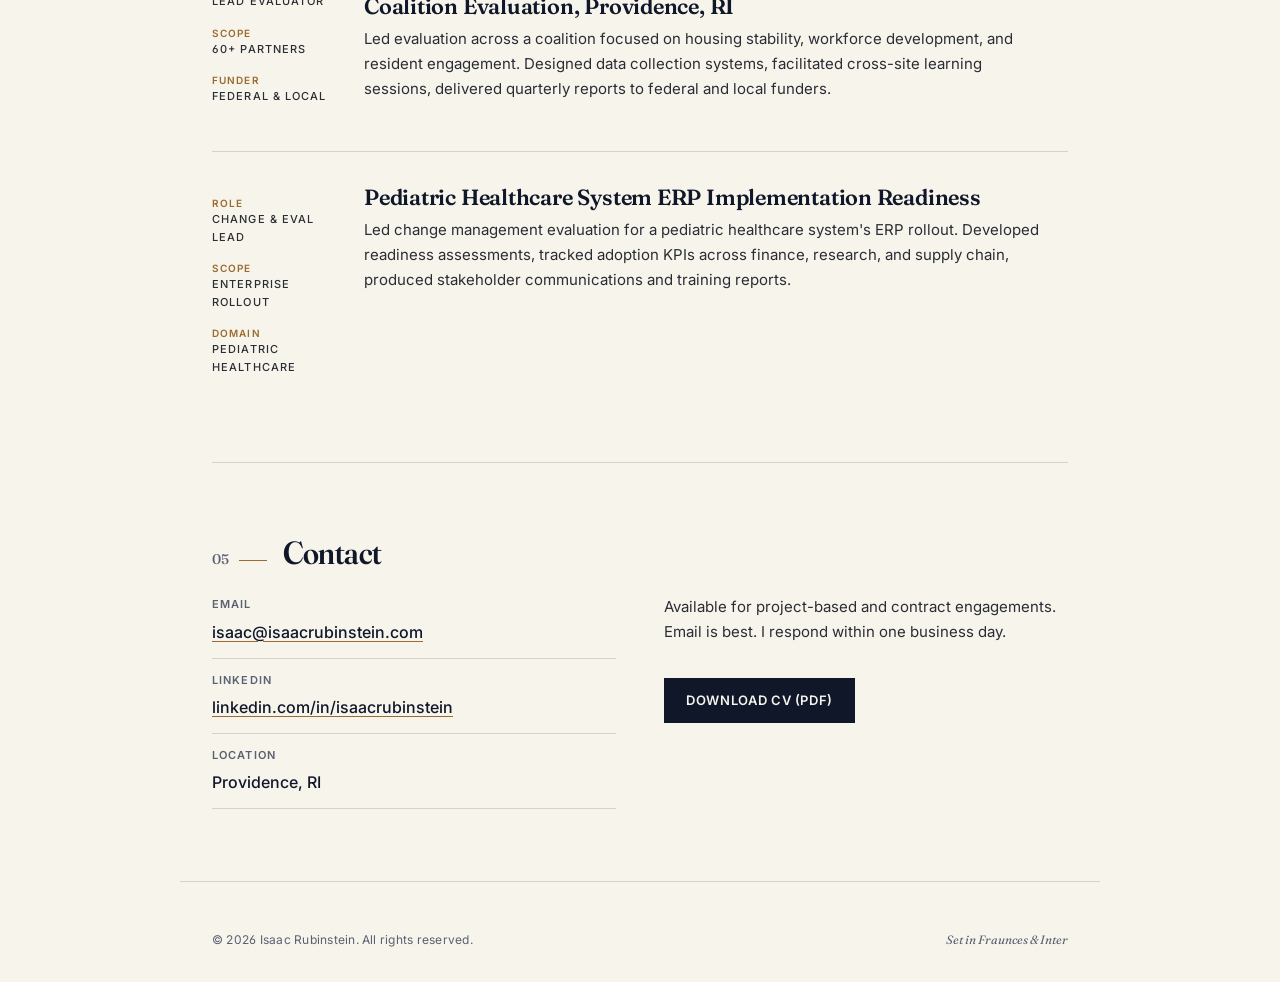
==== commit ed31dc7a: "Add HEZ positioning: Central Providence Unidos project, health equity service card, SDOH language" ====
--- a/index.html
+++ b/index.html
@@ -5,7 +5,6 @@
 <meta name="viewport" content="width=device-width, initial-scale=1.0">
 <title>Isaac Rubinstein, MPH — Independent Program Evaluator &amp; Advisor</title>
 <meta name="description" content="Independent program evaluator: mixed-methods evaluation, logic model development, theory of change, and stakeholder reporting for public health, safety, and community development programs.">
-<meta name="author" content="Isaac Rubinstein, MPH">
 <meta name="robots" content="index, follow">
 <link rel="canonical" href="https://isaacrubinstein.com/">
 
@@ -74,7 +73,11 @@
     "Mixed-Methods Research",
     "Traffic Safety Program Evaluation",
     "Community Development Evaluation",
-    "CDC Framework for Program Evaluation"
+    "CDC Framework for Program Evaluation",
+    "Health Equity Zone Evaluation",
+    "Social Determinants of Health",
+    "Place-Based Health Initiatives",
+    "Community Health Assessment"
   ],
   "address": {
     "@type": "PostalAddress",
@@ -774,8 +777,8 @@
       <span class="section-num">01</span>
       <h2 id="about-heading">About</h2>
     </header>
-    <p class="lead-p">Trained in public health and community systems, he has led evaluations across multi-site, multi-stakeholder programs. He helps government agencies and community organizations understand what works, for whom, and why.</p>
-    <p>He works across quantitative and qualitative methods: survey design, administrative data analysis, focus groups, stakeholder interviews. Typical engagements involve state and federally funded initiatives in traffic safety, injury prevention, behavioral health, and community development. Member of the <a href="https://www.eval.org" target="_blank" rel="noopener noreferrer">American Evaluation Association</a> and the Evaluation Network of Rhode Island.</p>
+    <p class="lead-p">Trained in public health and community systems, he has led evaluations across multi-site, multi-stakeholder programs — from place-based health equity initiatives to statewide safety and behavioral health efforts. He helps government agencies and community organizations understand what works, for whom, and why.</p>
+    <p>He works across quantitative and qualitative methods: survey design, administrative data analysis, focus groups, stakeholder interviews. Typical engagements involve state and federally funded initiatives in health equity, traffic safety, injury prevention, behavioral health, and community development — with a focus on social determinants of health and place-based approaches that center resident voice. Member of the <a href="https://www.eval.org" target="_blank" rel="noopener noreferrer">American Evaluation Association</a> and the Evaluation Network of Rhode Island.</p>
   </section>
 
   <section id="approach" aria-labelledby="approach-heading">
@@ -819,6 +822,12 @@
       </div>
       <div class="service-card">
         <span class="svc-num">iv.</span>
+        <h3>Health Equity &amp; Place-Based Evaluation</h3>
+        <p>Evaluation design for Health Equity Zone initiatives, community health assessments, and place-based programs addressing social determinants of health.</p>
+        <span class="keywords">HEZ · SDOH · Community health · Place-based</span>
+      </div>
+      <div class="service-card">
+        <span class="svc-num">v.</span>
         <h3>Capacity Building &amp; Advisory</h3>
         <p>Readiness assessments, data infrastructure guidance, and technical assistance for organizations building evaluation capacity.</p>
         <span class="keywords">Readiness · TA · Evaluation culture</span>
@@ -831,6 +840,18 @@
       <span class="section-num">04</span>
       <h2 id="experience-heading">Selected Projects</h2>
     </header>
+
+    <article class="project">
+      <dl class="project-meta-col">
+        <dt>Role</dt><dd>Evaluator</dd>
+        <dt>Scope</dt><dd>Place-based HEZ</dd>
+        <dt>Domain</dt><dd>Health equity</dd>
+      </dl>
+      <div class="project-body">
+        <h3>Central Providence Health Equity Zone (Central Providence Unidos)</h3>
+        <p>Evaluation support for a place-based Health Equity Zone initiative addressing social determinants of health — housing, food access, built environment, and community safety — in one of Rhode Island's most underserved neighborhoods.</p>
+      </div>
+    </article>
 
     <article class="project">
       <dl class="project-meta-col">
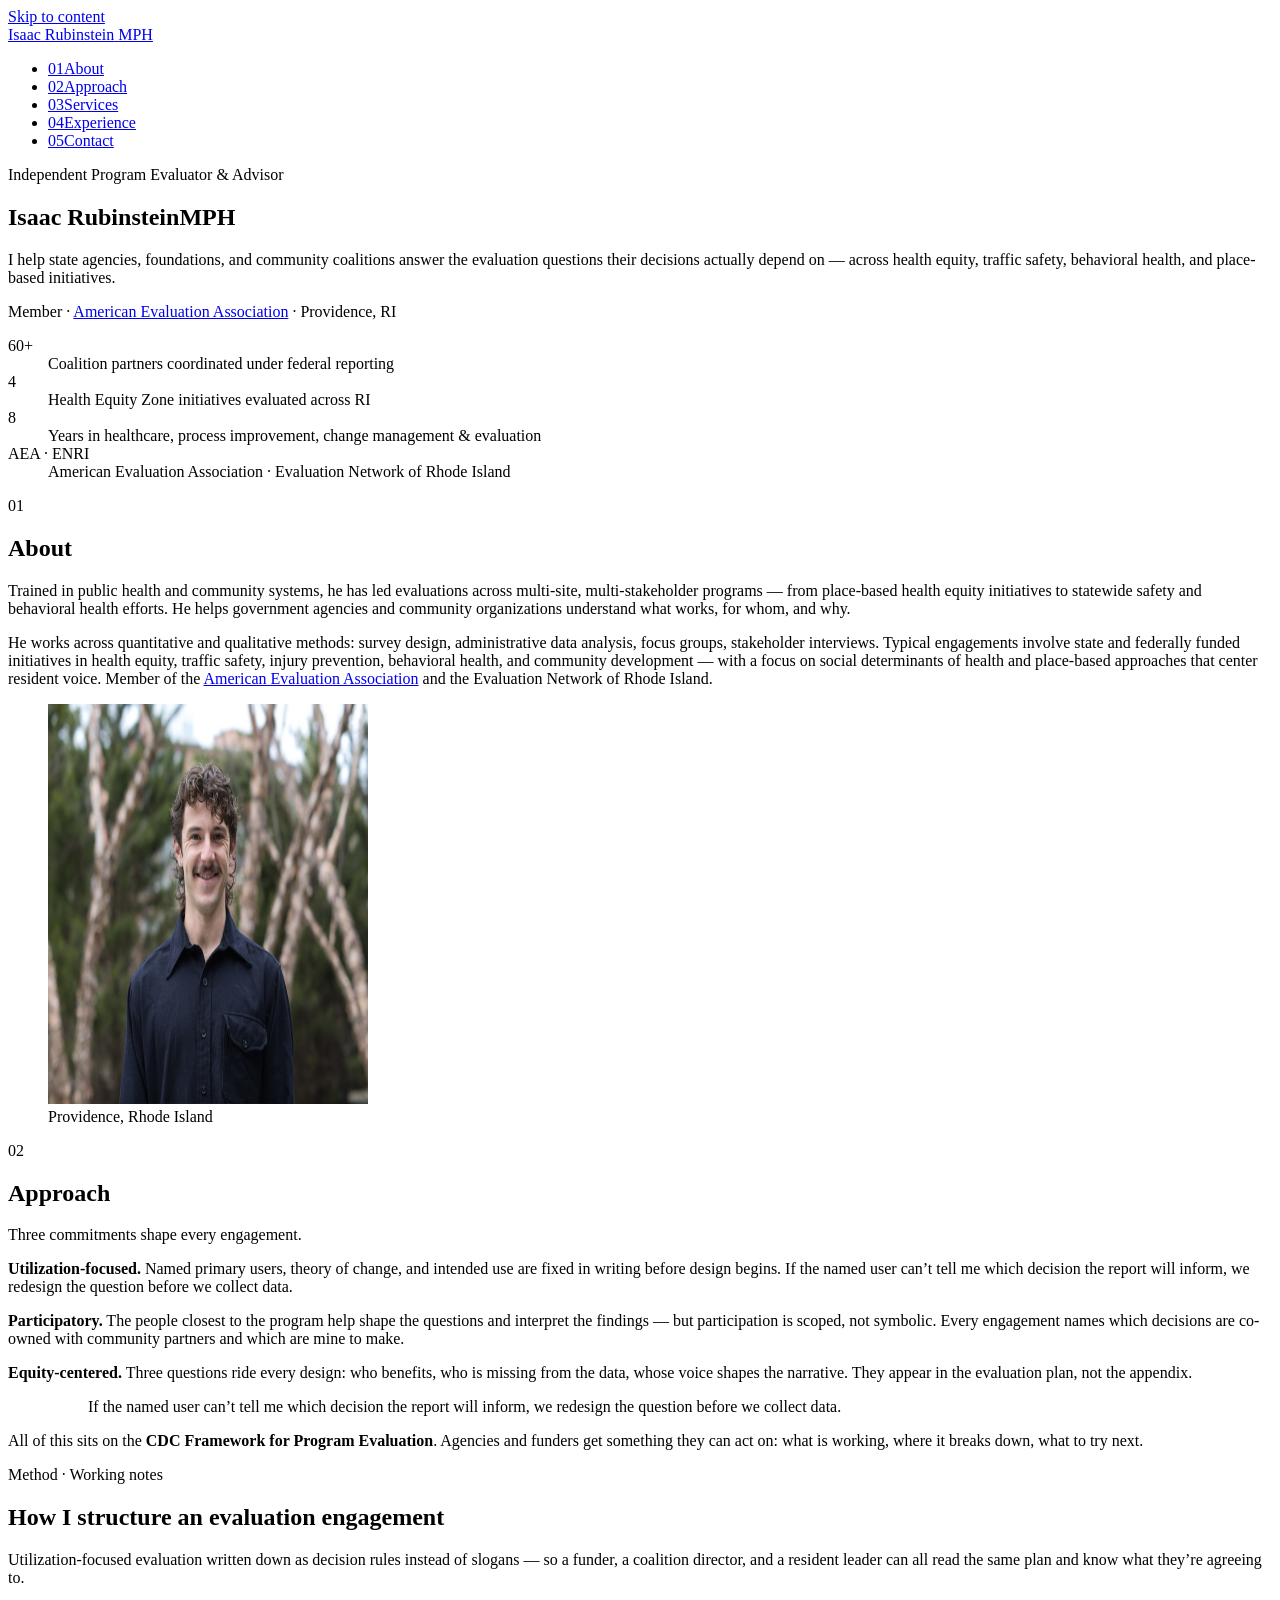
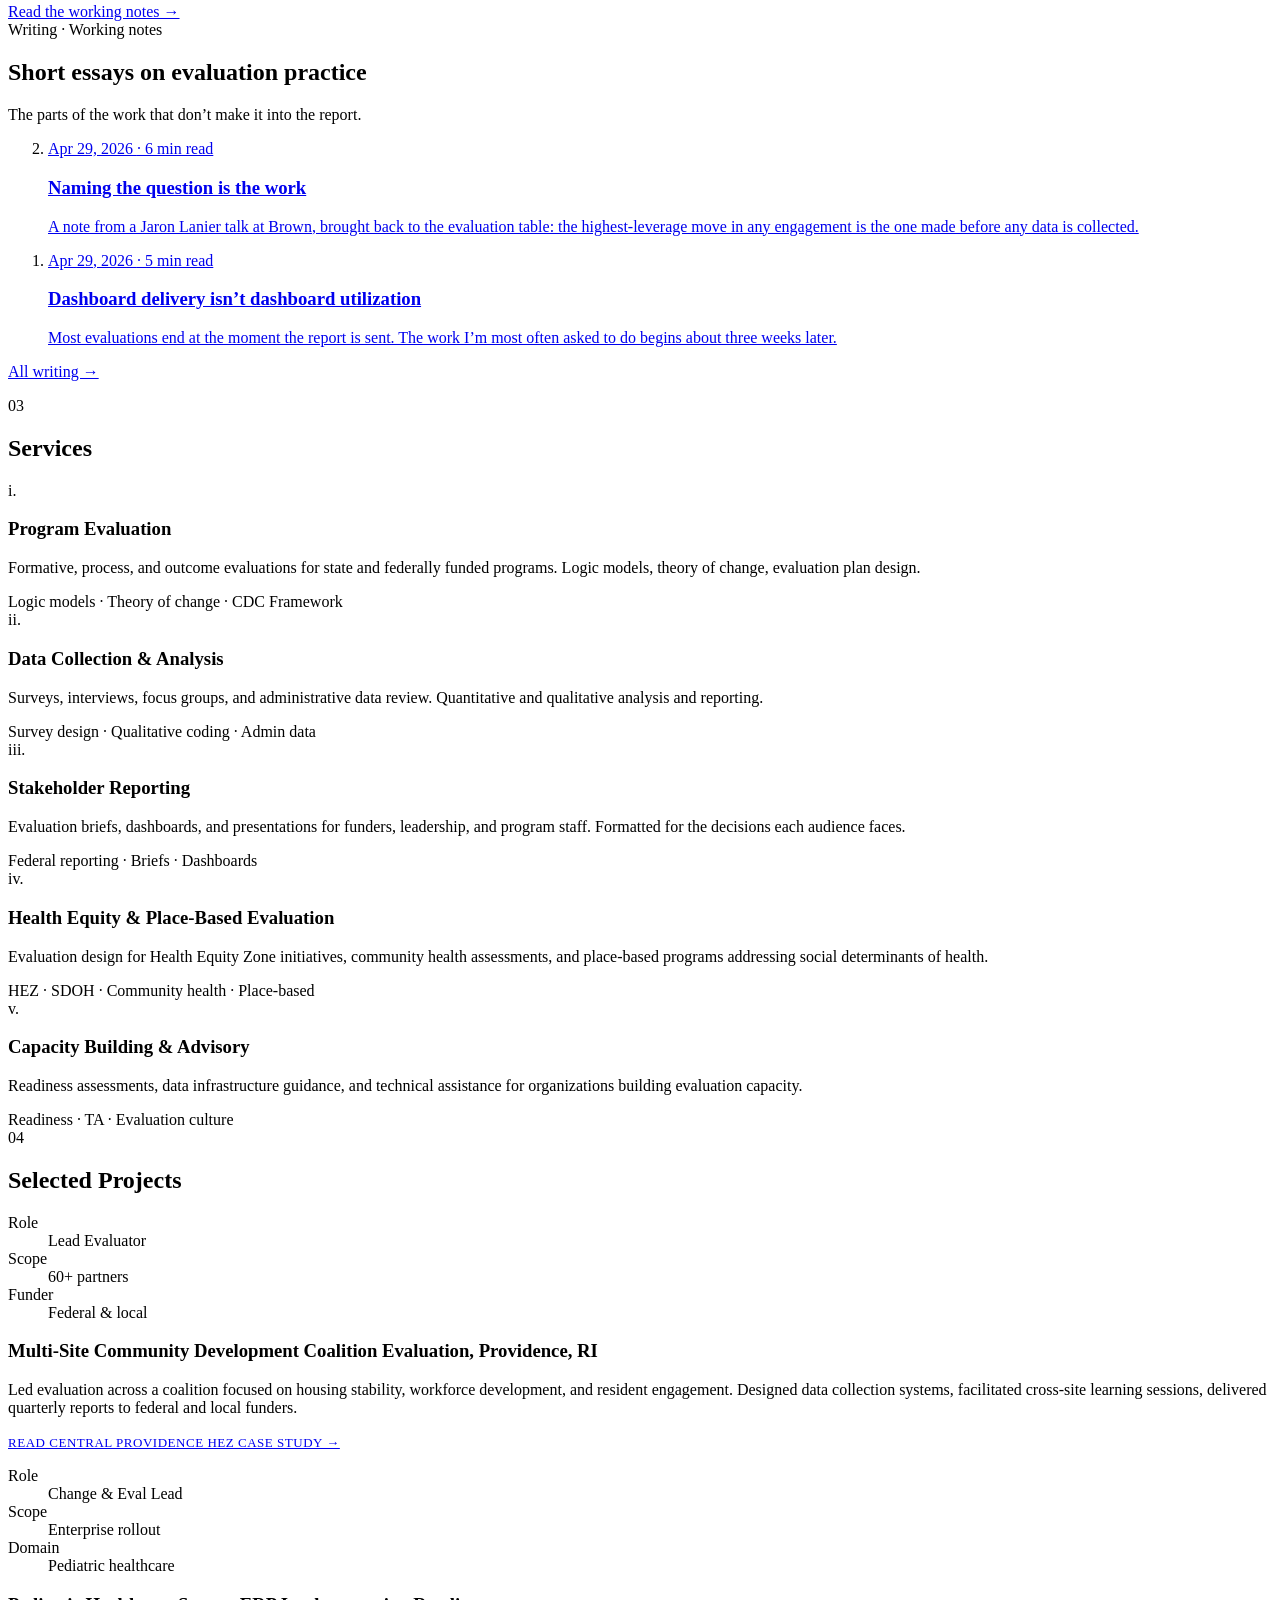
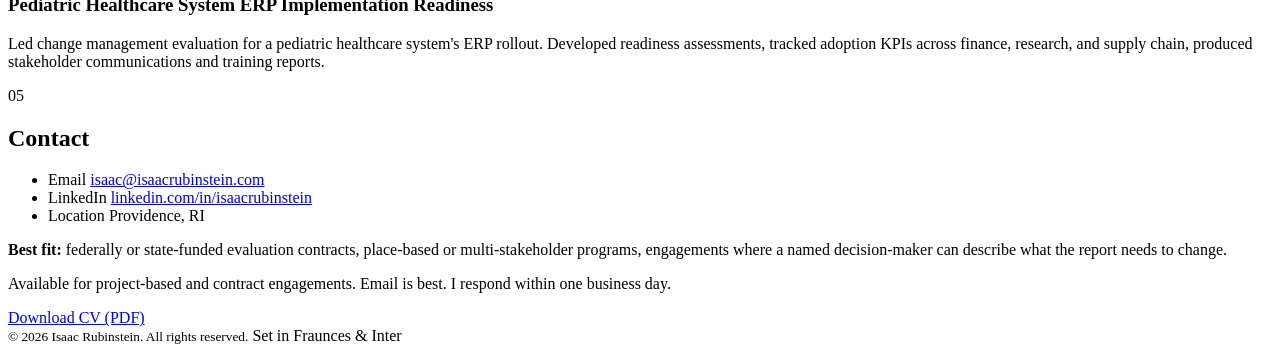
==== commit 2136c91c: "Merge HEZ and Coalition entries; correct years stat to 8 - CPU HEZ project entry merged into Multi-S" ====
--- a/index.html
+++ b/index.html
@@ -119,619 +119,7 @@
 }
 </script>
 
-<style>
-  /* ---------- Design tokens ---------- */
-  :root {
-    /* Warm editorial palette */
-    --ink:       #0F1729;  /* deep prussian — headings, display */
-    --graphite:  #2A2D34;  /* body text */
-    --slate:     #5A6170;  /* meta, labels, muted */
-    --rule:      #D8D2C3;  /* warm hairline borders */
-    --cream:     #F7F4EC;  /* page background (warm off-white) */
-    --paper:     #FFFFFF;  /* card background */
-    --ochre:     #9A6B2F;  /* restrained accent — numerals, rules */
-    --ochre-lt:  #C8935A;  /* accent hover state */
-
-    /* Type scale — 1.25 modular */
-    --fs-xs:   0.75rem;    /* 12px — small caps labels */
-    --fs-sm:   0.875rem;   /* 14px — meta */
-    --fs-base: 1.0625rem;  /* 17px — body */
-    --fs-md:   1.1875rem;  /* 19px — lede */
-    --fs-lg:   1.5rem;     /* 24px — small headlines */
-    --fs-xl:   2rem;       /* 32px — section titles */
-    --fs-2xl:  3rem;       /* 48px — display small */
-    --fs-3xl:  4.5rem;     /* 72px — hero display */
-
-    /* Rhythm */
-    --space-1: 0.5rem;
-    --space-2: 1rem;
-    --space-3: 1.5rem;
-    --space-4: 2rem;
-    --space-5: 3rem;
-    --space-6: 4.5rem;
-    --space-7: 6rem;
-
-    --maxw-text: 680px;    /* reading column */
-    --maxw-wide: 920px;    /* outer frame */
-  }
-
-  * { box-sizing: border-box; }
-  html { scroll-behavior: smooth; }
-  body {
-    margin: 0;
-    font-family: "Inter", -apple-system, BlinkMacSystemFont, "Segoe UI", sans-serif;
-    font-feature-settings: "kern", "liga", "calt", "ss01";
-    font-weight: 400;
-    font-size: var(--fs-base);
-    line-height: 1.65;
-    color: var(--graphite);
-    background: var(--cream);
-    -webkit-font-smoothing: antialiased;
-    text-rendering: optimizeLegibility;
-  }
-
-  /* Subtle paper texture: layered radial gradients, near-invisible */
-  body::before {
-    content: "";
-    position: fixed;
-    inset: 0;
-    pointer-events: none;
-    z-index: 0;
-    background:
-      radial-gradient(ellipse at 20% 0%, rgba(154, 107, 47, 0.025), transparent 50%),
-      radial-gradient(ellipse at 100% 100%, rgba(15, 23, 41, 0.025), transparent 50%);
-  }
-
-  /* ---------- Typography ---------- */
-  h1, h2, h3, .display {
-    font-family: "Fraunces", Georgia, "Times New Roman", serif;
-    font-variation-settings: "opsz" 144, "SOFT" 30;
-    color: var(--ink);
-    line-height: 1.05;
-    margin: 0;
-    text-wrap: balance;
-  }
-  h2 { font-size: var(--fs-xl); font-weight: 600; letter-spacing: -0.015em; line-height: 1.15; }
-  h3 {
-    font-size: var(--fs-lg);
-    font-weight: 600;
-    letter-spacing: -0.01em;
-    line-height: 1.2;
-    font-variation-settings: "opsz" 36, "SOFT" 30;
-  }
-
-  p { margin: 0 0 1.125em; max-width: var(--maxw-text); }
-  p:last-child { margin-bottom: 0; }
-
-  a {
-    color: var(--ink);
-    text-decoration: underline;
-    text-decoration-color: var(--ochre);
-    text-decoration-thickness: 1px;
-    text-underline-offset: 3px;
-    transition: color 0.2s ease, text-decoration-color 0.2s ease;
-  }
-  a:hover {
-    color: var(--ochre);
-    text-decoration-color: var(--ochre-lt);
-  }
-  a:focus-visible,
-  button:focus-visible {
-    outline: 2px solid var(--ochre);
-    outline-offset: 3px;
-    border-radius: 2px;
-  }
-
-  /* Small caps label utility */
-  .eyebrow, .section-num, .meta-label, .credentials, .meta-inline {
-    font-family: "Inter", sans-serif;
-    font-size: var(--fs-xs);
-    font-weight: 600;
-    letter-spacing: 0.14em;
-    text-transform: uppercase;
-    color: var(--slate);
-  }
-
-  /* ---------- Skip link ---------- */
-  .skip-link {
-    position: absolute;
-    left: -9999px;
-    top: 0;
-    background: var(--ink);
-    color: var(--cream);
-    padding: 0.625rem 1rem;
-    z-index: 100;
-    text-decoration: none;
-  }
-  .skip-link:focus { left: 1rem; top: 1rem; }
-
-  /* ---------- Scroll progress indicator ---------- */
-  .scroll-progress {
-    position: fixed;
-    top: 0; left: 0;
-    height: 2px;
-    width: 0;
-    background: var(--ochre);
-    z-index: 20;
-    transition: width 0.1s linear;
-  }
-
-  /* ---------- Masthead / nav ---------- */
-  .masthead {
-    position: sticky;
-    top: 0;
-    z-index: 10;
-    background: rgba(247, 244, 236, 0.92);
-    backdrop-filter: saturate(180%) blur(12px);
-    -webkit-backdrop-filter: saturate(180%) blur(12px);
-    border-bottom: 1px solid transparent;
-    transition: border-color 0.25s ease, box-shadow 0.25s ease;
-  }
-  .masthead.scrolled {
-    border-bottom-color: var(--rule);
-    box-shadow: 0 1px 0 rgba(15, 23, 41, 0.03);
-  }
-  .nav-inner {
-    max-width: var(--maxw-wide);
-    margin: 0 auto;
-    padding: 1rem 2rem;
-    display: flex;
-    justify-content: space-between;
-    align-items: center;
-    gap: 2rem;
-  }
-  .mark {
-    display: inline-flex;
-    align-items: baseline;
-    gap: 0.375rem;
-    font-family: "Fraunces", Georgia, serif;
-    font-variation-settings: "opsz" 36, "SOFT" 30;
-    font-weight: 600;
-    color: var(--ink);
-    text-decoration: none;
-    font-size: 1.0625rem;
-    letter-spacing: -0.005em;
-    white-space: nowrap;
-  }
-  .mark:hover { color: var(--ink); }
-  .mark-cred {
-    font-family: "Inter", sans-serif;
-    font-size: 0.6875rem;
-    font-weight: 600;
-    letter-spacing: 0.12em;
-    color: var(--slate);
-    text-transform: uppercase;
-  }
-
-  .nav-links {
-    display: flex;
-    gap: 1.75rem;
-    list-style: none;
-    margin: 0;
-    padding: 0;
-  }
-  .nav-links a {
-    font-family: "Inter", sans-serif;
-    font-size: 0.8125rem;
-    font-weight: 500;
-    letter-spacing: 0.02em;
-    color: var(--graphite);
-    text-decoration: none;
-    display: inline-flex;
-    align-items: baseline;
-    gap: 0.4rem;
-    padding: 0.25rem 0;
-    position: relative;
-  }
-  .nav-links a .num {
-    font-family: "Fraunces", Georgia, serif;
-    font-variation-settings: "opsz" 14;
-    font-size: 0.6875rem;
-    font-weight: 500;
-    color: var(--ochre);
-    font-feature-settings: "tnum", "lnum";
-  }
-  .nav-links a::after {
-    content: "";
-    position: absolute;
-    left: 0; right: 0;
-    bottom: -2px;
-    height: 1px;
-    background: var(--ink);
-    transform: scaleX(0);
-    transform-origin: left;
-    transition: transform 0.25s ease;
-  }
-  .nav-links a:hover,
-  .nav-links a.active { color: var(--ink); }
-  .nav-links a:hover::after,
-  .nav-links a.active::after { transform: scaleX(1); }
-
-  /* ---------- Main / sections ---------- */
-  main {
-    position: relative;
-    z-index: 1;
-    max-width: var(--maxw-wide);
-    margin: 0 auto;
-    padding: 0 2rem;
-  }
-
-  section {
-    padding: var(--space-6) 0;
-    border-bottom: 1px solid var(--rule);
-  }
-  section:last-of-type { border-bottom: none; }
-
-  .section-header {
-    display: flex;
-    align-items: baseline;
-    gap: 1rem;
-    margin-bottom: var(--space-3);
-  }
-  .section-num {
-    font-family: "Fraunces", Georgia, serif;
-    font-variation-settings: "opsz" 36";
-    color: var(--ochre);
-    font-feature-settings: "tnum", "lnum";
-    font-size: 0.875rem;
-    font-weight: 500;
-    letter-spacing: 0;
-    text-transform: none;
-    flex-shrink: 0;
-  }
-  .section-num::after {
-    content: "";
-    display: inline-block;
-    width: 28px;
-    height: 1px;
-    background: var(--ochre);
-    margin-left: 0.625rem;
-    vertical-align: middle;
-  }
-
-  /* ---------- Hero ---------- */
-  .hero {
-    padding: var(--space-6) 0 var(--space-6);
-    border-bottom: 1px solid var(--rule);
-  }
-  .hero .eyebrow {
-    display: block;
-    margin-bottom: var(--space-3);
-  }
-  .display {
-    font-size: clamp(2.75rem, 7.5vw, var(--fs-3xl));
-    font-weight: 500;
-    font-variation-settings: "opsz" 144, "SOFT" 30;
-    letter-spacing: -0.035em;
-    line-height: 0.95;
-    margin: 0 0 var(--space-4);
-    color: var(--ink);
-    max-width: 780px;
-  }
-  .display .post {
-    font-size: 0.45em;
-    font-weight: 400;
-    font-variation-settings: "opsz" 36, "SOFT" 30;
-    color: var(--slate);
-    letter-spacing: 0.02em;
-    vertical-align: 0.5em;
-    margin-left: 0.15em;
-    font-family: "Inter", sans-serif;
-    text-transform: uppercase;
-  }
-
-  .hero-below {
-    display: grid;
-    grid-template-columns: 170px 1fr;
-    gap: 2.25rem;
-    align-items: end;
-    margin-top: var(--space-4);
-  }
-
-  .headshot-wrap {
-    width: 170px;
-    height: 210px;
-    flex-shrink: 0;
-    background-color: #E8E2D4;
-    background-image: url("data:image/svg+xml;utf8,<svg xmlns='http://www.w3.org/2000/svg' viewBox='0 0 170 210'><rect width='170' height='210' fill='%23E8E2D4'/><circle cx='85' cy='75' r='32' fill='%23B8AE93'/><path d='M30 200 C 30 150 55 130 85 130 C 115 130 140 150 140 200 Z' fill='%23B8AE93'/></svg>");
-    background-size: cover;
-    background-position: center;
-    position: relative;
-    overflow: hidden;
-    box-shadow: 0 1px 0 var(--rule), 0 20px 40px -20px rgba(15, 23, 41, 0.15);
-  }
-  .headshot {
-    width: 100%;
-    height: 100%;
-    object-fit: cover;
-    object-position: center top;
-    display: block;
-    filter: grayscale(15%) contrast(1.02);
-  }
-
-  .hero-text { padding-bottom: 0.25rem; }
-  .lede {
-    font-family: "Fraunces", Georgia, serif;
-    font-variation-settings: "opsz" 36, "SOFT" 30;
-    font-size: clamp(1.125rem, 1.8vw, 1.375rem);
-    font-weight: 400;
-    line-height: 1.45;
-    color: var(--ink);
-    margin: 0 0 1.25rem;
-    text-wrap: balance;
-    max-width: 540px;
-  }
-  .credentials { display: block; }
-  .credentials a {
-    color: var(--slate);
-    text-decoration: underline;
-    text-decoration-color: var(--rule);
-    text-decoration-thickness: 1px;
-    text-underline-offset: 3px;
-  }
-  .credentials a:hover { color: var(--ink); text-decoration-color: var(--ochre); }
-
-  /* ---------- About ---------- */
-  .lead-p {
-    font-size: var(--fs-md);
-    line-height: 1.6;
-    color: var(--graphite);
-  }
-  .dropcap {
-    float: left;
-    font-family: "Fraunces", Georgia, serif;
-    font-variation-settings: "opsz" 144, "SOFT" 30;
-    font-weight: 600;
-    font-size: 4.5rem;
-    line-height: 0.85;
-    color: var(--ochre);
-    padding: 0.35rem 0.625rem 0 0;
-    margin-top: 0.1rem;
-  }
-
-  /* ---------- Approach ---------- */
-  .pull-quote {
-    margin: var(--space-4) 0;
-    padding: 0 0 0 var(--space-3);
-    border-left: 2px solid var(--ochre);
-    max-width: var(--maxw-text);
-  }
-  .pull-quote blockquote {
-    font-family: "Fraunces", Georgia, serif;
-    font-variation-settings: "opsz" 72, "SOFT" 30;
-    font-size: clamp(1.25rem, 2.4vw, 1.625rem);
-    font-weight: 400;
-    font-style: italic;
-    line-height: 1.3;
-    color: var(--ink);
-    margin: 0;
-    text-wrap: balance;
-  }
-
-  /* ---------- Services ---------- */
-  .services-grid {
-    display: grid;
-    grid-template-columns: repeat(2, 1fr);
-    gap: 1px;
-    background: var(--rule);
-    border: 1px solid var(--rule);
-    margin-top: var(--space-3);
-  }
-  .service-card {
-    background: var(--paper);
-    padding: 1.75rem 1.75rem;
-    transition: background 0.25s ease;
-  }
-  .service-card:hover { background: #FDFCF7; }
-  .service-card .svc-num {
-    display: block;
-    font-family: "Fraunces", Georgia, serif;
-    font-variation-settings: "opsz" 14;
-    font-size: 0.75rem;
-    font-weight: 500;
-    color: var(--ochre);
-    font-feature-settings: "tnum", "lnum";
-    margin-bottom: 0.5rem;
-  }
-  .service-card h3 {
-    margin-bottom: 0.625rem;
-    font-size: 1.1875rem;
-  }
-  .service-card p {
-    margin: 0 0 0.875rem;
-    font-size: 0.9375rem;
-    line-height: 1.55;
-    color: var(--graphite);
-  }
-  .service-card .keywords {
-    display: block;
-    font-family: "Inter", sans-serif;
-    font-size: 0.6875rem;
-    font-weight: 500;
-    color: var(--slate);
-    text-transform: uppercase;
-    letter-spacing: 0.1em;
-    padding-top: 0.875rem;
-    border-top: 1px solid var(--rule);
-  }
-
-  /* ---------- Experience / projects ---------- */
-  .project {
-    display: grid;
-    grid-template-columns: 120px 1fr;
-    gap: 2rem;
-    padding: 2rem 0;
-    border-bottom: 1px solid var(--rule);
-  }
-  .project:last-child { border-bottom: none; padding-bottom: 0; }
-  .project:first-of-type { padding-top: 0.5rem; }
-  .project-meta-col {
-    font-family: "Inter", sans-serif;
-    font-size: 0.6875rem;
-    font-weight: 600;
-    letter-spacing: 0.1em;
-    text-transform: uppercase;
-    color: var(--slate);
-    line-height: 1.6;
-  }
-  .project-meta-col dt {
-    color: var(--ochre);
-    font-size: 0.625rem;
-    margin-top: 0.875rem;
-  }
-  .project-meta-col dt:first-child { margin-top: 0; }
-  .project-meta-col dd {
-    margin: 0 0 0.125rem;
-    color: var(--graphite);
-    font-weight: 500;
-  }
-  .project-body h3 {
-    margin-bottom: 0.5rem;
-    font-size: 1.375rem;
-  }
-  .project-body p {
-    margin: 0;
-    font-size: 0.9375rem;
-    line-height: 1.65;
-  }
-
-  /* ---------- Contact ---------- */
-  .contact-grid {
-    display: grid;
-    grid-template-columns: 1fr 1fr;
-    gap: 3rem;
-    align-items: start;
-  }
-  .contact-list {
-    list-style: none;
-    padding: 0;
-    margin: 0;
-  }
-  .contact-list li {
-    padding: 0.75rem 0;
-    border-bottom: 1px solid var(--rule);
-  }
-  .contact-list li:first-child { padding-top: 0; }
-  .contact-list .label {
-    display: block;
-    font-family: "Inter", sans-serif;
-    font-size: 0.6875rem;
-    font-weight: 600;
-    color: var(--slate);
-    text-transform: uppercase;
-    letter-spacing: 0.1em;
-    margin-bottom: 0.25rem;
-  }
-  .contact-list a, .contact-list span.value {
-    font-size: 1rem;
-    color: var(--ink);
-    font-weight: 500;
-  }
-  .contact-note p { font-size: 0.9375rem; color: var(--graphite); }
-  .cv-link {
-    display: inline-block;
-    margin-top: 1rem;
-    padding: 0.75rem 1.375rem;
-    background: var(--ink);
-    color: var(--cream);
-    font-family: "Inter", sans-serif;
-    font-size: 0.8125rem;
-    font-weight: 600;
-    letter-spacing: 0.05em;
-    text-transform: uppercase;
-    text-decoration: none;
-    transition: background 0.2s ease, transform 0.2s ease;
-  }
-  .cv-link:hover {
-    background: var(--ochre);
-    color: var(--cream);
-    transform: translateY(-1px);
-  }
-  .cv-link:focus-visible { outline-offset: 4px; }
-
-  /* ---------- Footer ---------- */
-  footer {
-    padding: var(--space-5) 2rem var(--space-4);
-    max-width: var(--maxw-wide);
-    margin: 0 auto;
-    border-top: 1px solid var(--rule);
-    display: flex;
-    justify-content: space-between;
-    align-items: baseline;
-    gap: 1rem;
-    flex-wrap: wrap;
-    position: relative;
-    z-index: 1;
-  }
-  footer small {
-    font-size: 0.75rem;
-    color: var(--slate);
-    letter-spacing: 0.02em;
-  }
-  footer .colophon {
-    font-family: "Fraunces", Georgia, serif;
-    font-variation-settings: "opsz" 14;
-    font-size: 0.75rem;
-    font-style: italic;
-    color: var(--slate);
-  }
-
-  /* ---------- Mobile ---------- */
-  @media (max-width: 820px) {
-    :root {
-      --space-6: 3.5rem;
-      --space-7: 4.5rem;
-    }
-    .nav-inner { padding: 0.875rem 1.5rem; gap: 1rem; }
-    .nav-links { gap: 1.25rem; }
-    main { padding: 0 1.5rem; }
-    .contact-grid { grid-template-columns: 1fr; gap: 2rem; }
-    .project { grid-template-columns: 1fr; gap: 0.875rem; }
-    .project-meta-col { display: flex; flex-wrap: wrap; gap: 1rem; }
-    .project-meta-col dt { margin-top: 0; }
-    footer { padding: 2rem 1.5rem; }
-  }
-  @media (max-width: 640px) {
-    :root { --fs-base: 1rem; }
-    .nav-inner { flex-direction: column; align-items: flex-start; gap: 0.625rem; }
-    .nav-links { gap: 1rem; font-size: 0.75rem; flex-wrap: wrap; }
-    .hero-below { grid-template-columns: 1fr; gap: 1.5rem; }
-    .headshot-wrap { width: 140px; height: 170px; }
-    .services-grid { grid-template-columns: 1fr; }
-    .display { font-size: clamp(2.25rem, 10vw, 3rem); }
-    .dropcap { font-size: 3.5rem; }
-    section { padding: 3rem 0; }
-  }
-
-  /* ---------- Accessibility: reduced motion ---------- */
-  @media (prefers-reduced-motion: reduce) {
-    *, *::before, *::after {
-      animation-duration: 0.01ms !important;
-      animation-iteration-count: 1 !important;
-      transition-duration: 0.01ms !important;
-      scroll-behavior: auto !important;
-    }
-    .scroll-progress { display: none; }
-  }
-
-  /* ---------- Print ---------- */
-  @media print {
-    :root { --cream: #fff; --paper: #fff; --graphite: #000; --ink: #000; --slate: #444; --rule: #999; --ochre: #666; }
-    body { background: #fff; color: #000; font-size: 11pt; line-height: 1.5; }
-    body::before, .masthead, .scroll-progress, .cv-link, .skip-link, footer { display: none; }
-    main { max-width: 100%; padding: 0; }
-    section { padding: 1rem 0; border-bottom: 1px solid #999; page-break-inside: avoid; }
-    h1, h2, h3, .display { color: #000; }
-    .dropcap, .section-num, .service-card .svc-num { color: #000; }
-    .headshot-wrap { width: 100px; height: 125px; box-shadow: none; }
-    .services-grid { display: block; border: none; background: none; }
-    .service-card { border: 1px solid #999; margin-bottom: 0.5rem; page-break-inside: avoid; }
-    .pull-quote { border-left-color: #000; }
-    a { color: #000; text-decoration: underline; }
-    a[href^="http"]::after { content: " (" attr(href) ")"; font-size: 9pt; color: #444; }
-    a[href^="mailto:"]::after { content: ""; }
-  }
-</style>
+<link rel="stylesheet" href="styles.css">
 </head>
 <body>
 
@@ -761,15 +149,30 @@
   <section class="hero" id="top" aria-labelledby="hero-heading">
     <span class="eyebrow">Independent Program Evaluator &amp; Advisor</span>
     <h1 class="display" id="hero-heading">Isaac Rubinstein<span class="post">MPH</span></h1>
-    <div class="hero-below">
-      <div class="headshot-wrap" aria-hidden="true">
-        <img class="headshot" src="headshot.jpg" alt="" width="170" height="210" loading="eager" decoding="async" onerror="this.style.display='none'">
-      </div>
-      <div class="hero-text">
-        <p class="lede">Mixed-methods evaluation for public health, safety, and community development programs.</p>
-        <span class="credentials">Member · <a href="https://www.eval.org" rel="noopener noreferrer" target="_blank">American Evaluation Association</a> · Providence, RI</span>
-      </div>
-    </div>
+    <div class="hero-text">
+      <p class="lede">I help state agencies, foundations, and community coalitions answer the evaluation questions their decisions actually depend on &mdash; across health equity, traffic safety, behavioral health, and place-based initiatives.</p>
+      <span class="credentials">Member &middot; <a href="https://www.eval.org" rel="noopener noreferrer" target="_blank">American Evaluation Association</a> &middot; Providence, RI</span>
+    </div>
+
+    <!-- Selected Outcomes strip. TODO(Isaac): swap placeholder figures for real, reportable values. -->
+    <dl class="outcomes" aria-label="Selected outcomes">
+      <div class="outcome">
+        <dt class="outcome-num">60+</dt>
+        <dd class="outcome-label">Coalition partners coordinated under federal reporting</dd>
+      </div>
+      <div class="outcome">
+        <dt class="outcome-num">4</dt>
+        <dd class="outcome-label">Health Equity Zone initiatives evaluated across RI</dd>
+      </div>
+      <div class="outcome">
+        <dt class="outcome-num">8</dt>
+        <dd class="outcome-label">Years in healthcare, process improvement, change management &amp; evaluation</dd>
+      </div>
+      <div class="outcome">
+        <dt class="outcome-num">AEA &middot; ENRI</dt>
+        <dd class="outcome-label">American Evaluation Association &middot; Evaluation Network of Rhode Island</dd>
+      </div>
+    </dl>
   </section>
 
   <section id="about" aria-labelledby="about-heading">
@@ -777,8 +180,16 @@
       <span class="section-num">01</span>
       <h2 id="about-heading">About</h2>
     </header>
-    <p class="lead-p">Trained in public health and community systems, he has led evaluations across multi-site, multi-stakeholder programs — from place-based health equity initiatives to statewide safety and behavioral health efforts. He helps government agencies and community organizations understand what works, for whom, and why.</p>
-    <p>He works across quantitative and qualitative methods: survey design, administrative data analysis, focus groups, stakeholder interviews. Typical engagements involve state and federally funded initiatives in health equity, traffic safety, injury prevention, behavioral health, and community development — with a focus on social determinants of health and place-based approaches that center resident voice. Member of the <a href="https://www.eval.org" target="_blank" rel="noopener noreferrer">American Evaluation Association</a> and the Evaluation Network of Rhode Island.</p>
+    <div class="about-grid">
+      <div class="about-text">
+        <p class="lead-p">Trained in public health and community systems, he has led evaluations across multi-site, multi-stakeholder programs &mdash; from place-based health equity initiatives to statewide safety and behavioral health efforts. He helps government agencies and community organizations understand what works, for whom, and why.</p>
+        <p>He works across quantitative and qualitative methods: survey design, administrative data analysis, focus groups, stakeholder interviews. Typical engagements involve state and federally funded initiatives in health equity, traffic safety, injury prevention, behavioral health, and community development &mdash; with a focus on social determinants of health and place-based approaches that center resident voice. Member of the <a href="https://www.eval.org" target="_blank" rel="noopener noreferrer">American Evaluation Association</a> and the Evaluation Network of Rhode Island.</p>
+      </div>
+      <figure class="about-portrait">
+        <img src="headshot.jpg" alt="Portrait of Isaac Rubinstein" width="320" height="400" loading="lazy" decoding="async">
+        <figcaption>Providence, Rhode Island</figcaption>
+      </figure>
+    </div>
   </section>
 
   <section id="approach" aria-labelledby="approach-heading">
@@ -786,15 +197,49 @@
       <span class="section-num">02</span>
       <h2 id="approach-heading">Approach</h2>
     </header>
-    <p>Three commitments shape every engagement:</p>
-    <p><strong>Utilization-focused.</strong> Evaluations are designed around the decisions they need to inform (Patton). Named primary users, a theory of change, and intended use drive the design from day one.</p>
-    <p><strong>Participatory.</strong> The people closest to the program help shape the questions, interpret findings, and own the results. This produces better data and builds internal evaluation capacity at the same time.</p>
-    <p><strong>Equity-centered.</strong> Who benefits, who is missing from the data, and whose voice shapes the narrative. These questions are built into the evaluation design, not added after the fact.</p>
+    <p>Three commitments shape every engagement.</p>
+    <p><strong>Utilization-focused.</strong> Named primary users, theory of change, and intended use are fixed in writing before design begins. If the named user can&rsquo;t tell me which decision the report will inform, we redesign the question before we collect data.</p>
+    <p><strong>Participatory.</strong> The people closest to the program help shape the questions and interpret the findings &mdash; but participation is scoped, not symbolic. Every engagement names which decisions are co-owned with community partners and which are mine to make.</p>
+    <p><strong>Equity-centered.</strong> Three questions ride every design: who benefits, who is missing from the data, whose voice shapes the narrative. They appear in the evaluation plan, not the appendix.</p>
     <figure class="pull-quote">
-      <blockquote>The method follows from the question the decision-maker needs answered.</blockquote>
+      <blockquote>If the named user can&rsquo;t tell me which decision the report will inform, we redesign the question before we collect data.</blockquote>
     </figure>
     <p>All of this sits on the <strong>CDC Framework for Program Evaluation</strong>. Agencies and funders get something they can act on: what is working, where it breaks down, what to try next.</p>
   </section>
+
+  <aside class="method-teaser" aria-label="Method essay">
+    <div class="method-teaser-inner">
+      <span class="eyebrow method-teaser-eyebrow">Method &middot; Working notes</span>
+      <h2 class="method-teaser-title">How I structure an evaluation engagement</h2>
+      <p class="method-teaser-dek">Utilization-focused evaluation written down as decision rules instead of slogans &mdash; so a funder, a coalition director, and a resident leader can all read the same plan and know what they&rsquo;re agreeing to.</p>
+      <a class="method-teaser-link" href="method/">Read the working notes &rarr;</a>
+    </div>
+  </aside>
+
+  <aside class="writing-teaser" aria-labelledby="writing-teaser-heading">
+    <div class="writing-teaser-inner">
+      <span class="eyebrow method-teaser-eyebrow">Writing &middot; Working notes</span>
+      <h2 class="method-teaser-title" id="writing-teaser-heading">Short essays on evaluation practice</h2>
+      <p class="method-teaser-dek">The parts of the work that don&rsquo;t make it into the report.</p>
+      <ol class="essay-list" reversed>
+        <li class="essay-list-item">
+          <a href="writing/naming-the-question-is-the-work/">
+            <span class="essay-list-meta">Apr 29, 2026 <span class="essay-list-readtime">&middot; 6 min read</span></span>
+            <h3 class="essay-list-title">Naming the question is the work</h3>
+            <p class="essay-list-dek">A note from a Jaron Lanier talk at Brown, brought back to the evaluation table: the highest-leverage move in any engagement is the one made before any data is collected.</p>
+          </a>
+        </li>
+        <li class="essay-list-item">
+          <a href="writing/dashboard-delivery-isnt-dashboard-utilization/">
+            <span class="essay-list-meta">Apr 29, 2026 <span class="essay-list-readtime">&middot; 5 min read</span></span>
+            <h3 class="essay-list-title">Dashboard delivery isn&rsquo;t dashboard utilization</h3>
+            <p class="essay-list-dek">Most evaluations end at the moment the report is sent. The work I&rsquo;m most often asked to do begins about three weeks later.</p>
+          </a>
+        </li>
+      </ol>
+      <p class="writing-teaser-all"><a href="writing/" class="method-teaser-link">All writing &rarr;</a></p>
+    </div>
+  </aside>
 
   <section id="services" aria-labelledby="services-heading">
     <header class="section-header">
@@ -840,18 +285,6 @@
       <span class="section-num">04</span>
       <h2 id="experience-heading">Selected Projects</h2>
     </header>
-
-    <article class="project">
-      <dl class="project-meta-col">
-        <dt>Role</dt><dd>Evaluator</dd>
-        <dt>Scope</dt><dd>Place-based HEZ</dd>
-        <dt>Domain</dt><dd>Health equity</dd>
-      </dl>
-      <div class="project-body">
-        <h3>Central Providence Health Equity Zone (Central Providence Unidos)</h3>
-        <p>Evaluation support for a place-based Health Equity Zone initiative addressing social determinants of health — housing, food access, built environment, and community safety — in one of Rhode Island's most underserved neighborhoods.</p>
-      </div>
-    </article>
 
     <article class="project">
       <dl class="project-meta-col">
@@ -862,6 +295,7 @@
       <div class="project-body">
         <h3>Multi-Site Community Development Coalition Evaluation, Providence, RI</h3>
         <p>Led evaluation across a coalition focused on housing stability, workforce development, and resident engagement. Designed data collection systems, facilitated cross-site learning sessions, delivered quarterly reports to federal and local funders.</p>
+        <p style="margin-top: 0.625rem;"><a href="work/central-providence-hez/" style="font-size: 0.8125rem; font-weight: 500; letter-spacing: 0.04em; text-transform: uppercase;">Read Central Providence HEZ case study &rarr;</a></p>
       </div>
     </article>
 
@@ -906,6 +340,8 @@
         </li>
       </ul>
       <div class="contact-note">
+        <!-- TODO(Isaac): confirm or revise the best-fit line. Filters bad-fit inquiries before they cost time. -->
+        <p><strong>Best fit:</strong> federally or state-funded evaluation contracts, place-based or multi-stakeholder programs, engagements where a named decision-maker can describe what the report needs to change.</p>
         <p>Available for project-based and contract engagements. Email is best. I respond within one business day.</p>
         <a class="cv-link" href="cv.pdf" download>Download CV (PDF)</a>
       </div>
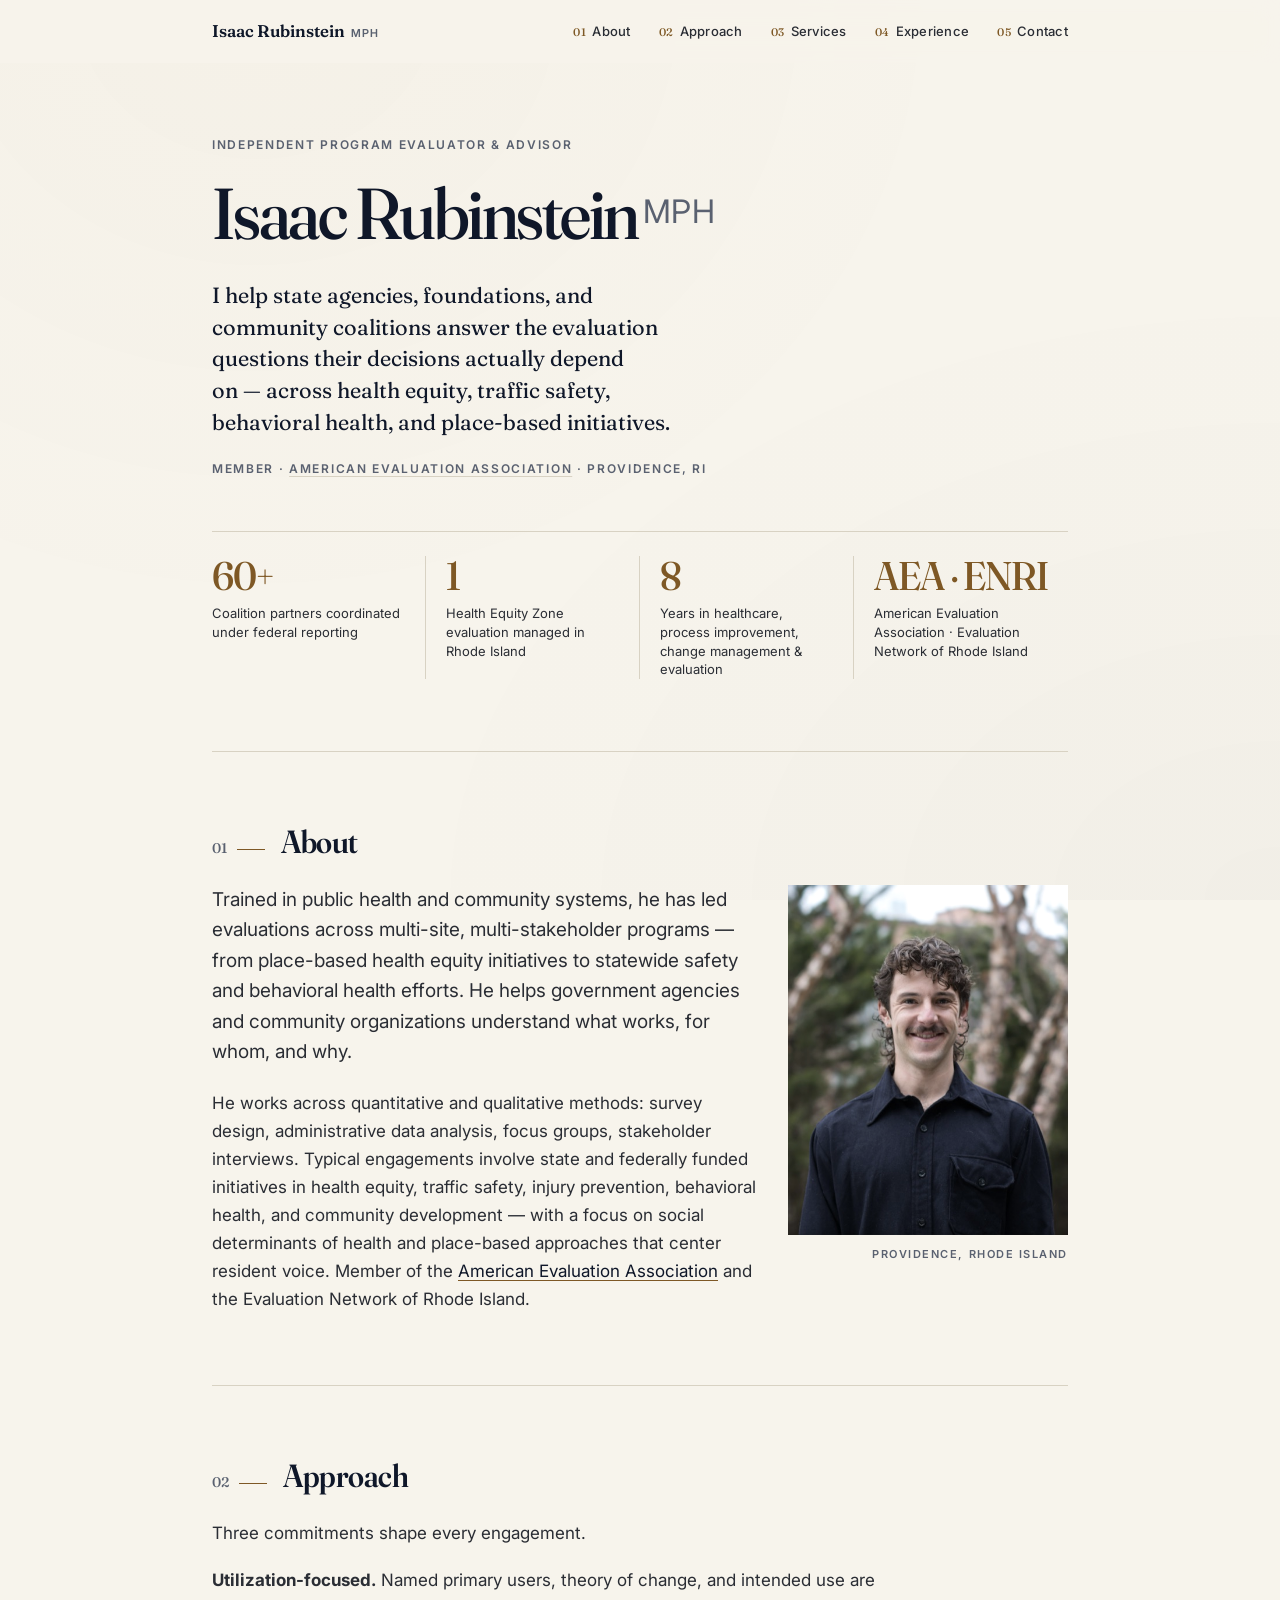
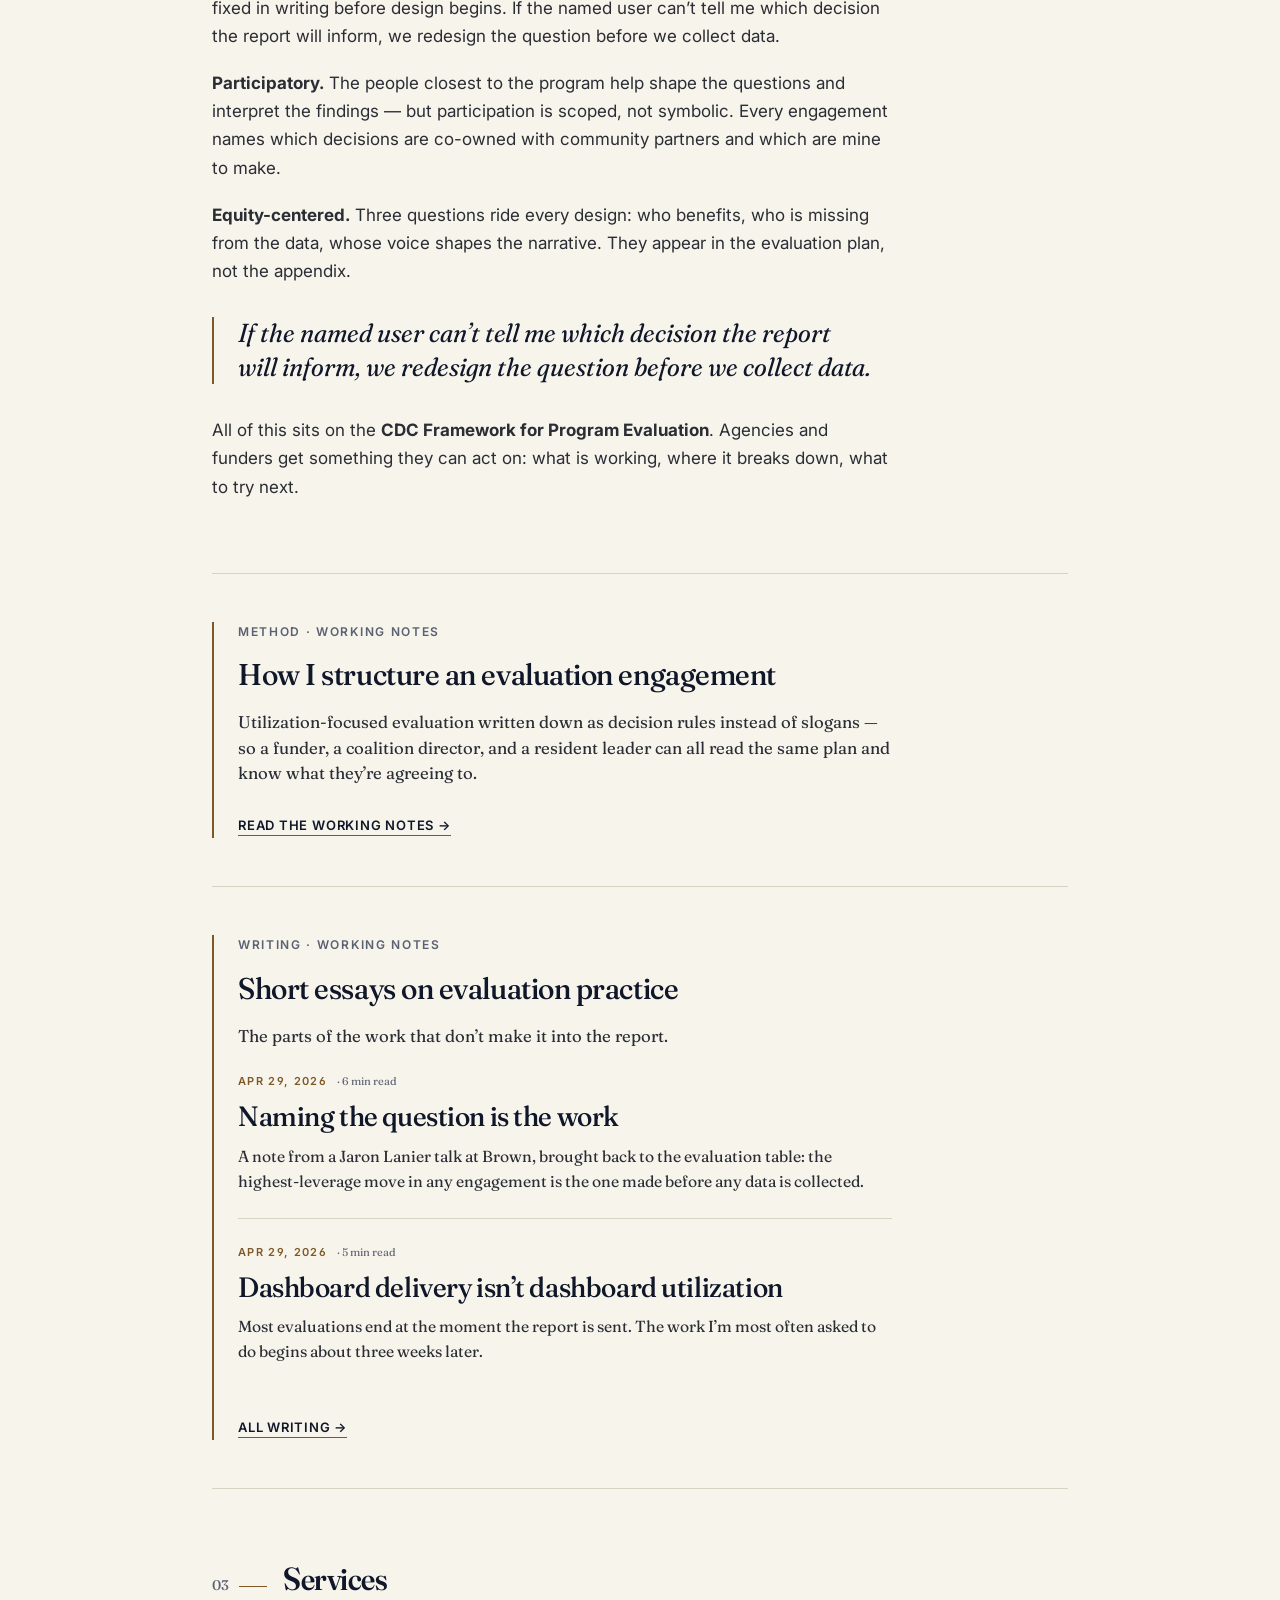
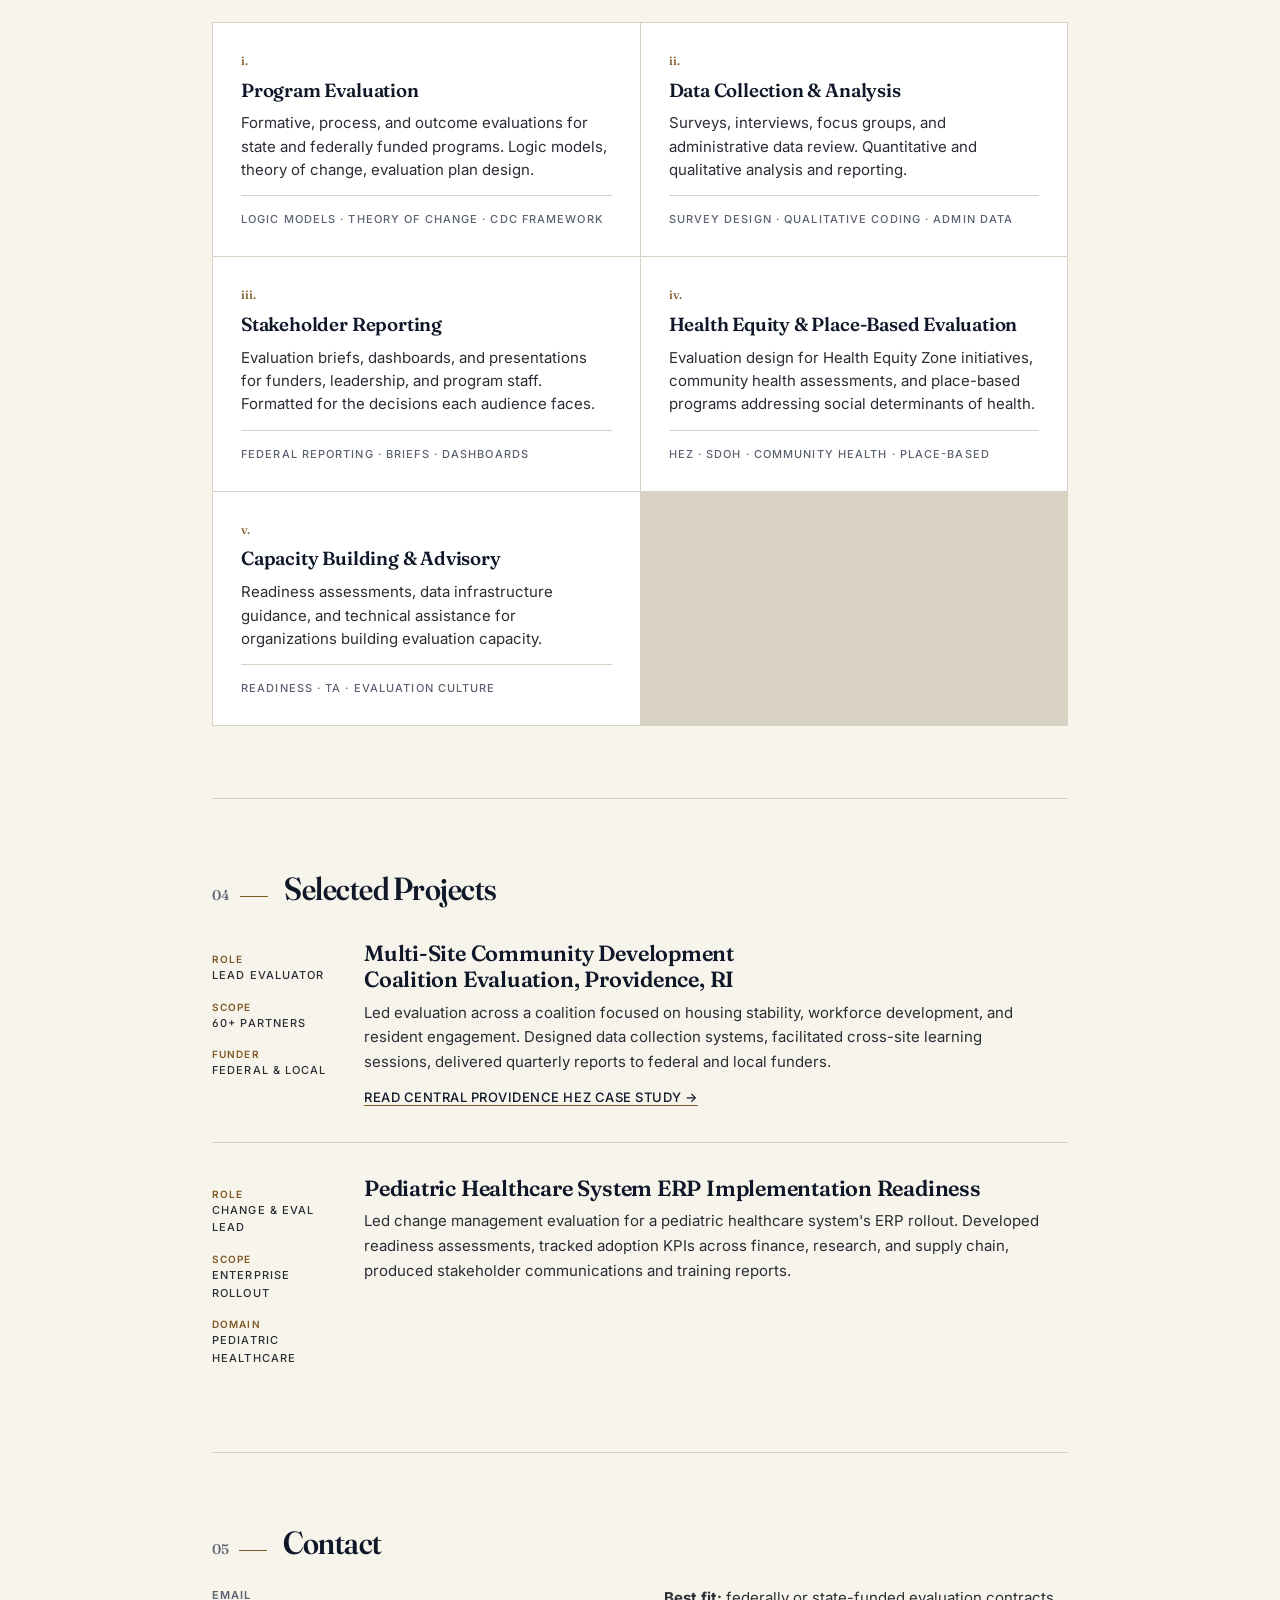
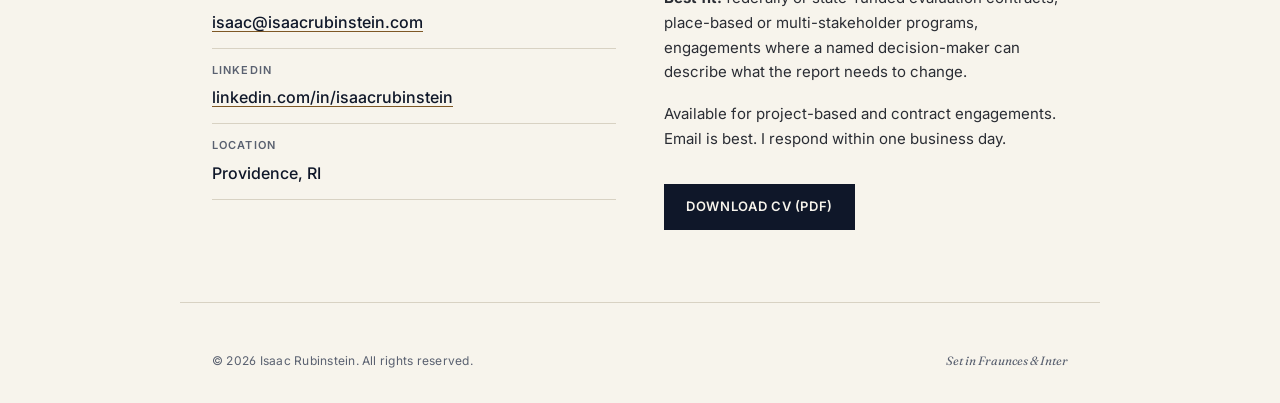
==== commit 6f0fd656: "Correct HEZ stat to 1 Co-Authored-By: Claude Sonnet 4.6 <noreply@anthropic.com>" ====
--- a/index.html
+++ b/index.html
@@ -161,8 +161,8 @@
         <dd class="outcome-label">Coalition partners coordinated under federal reporting</dd>
       </div>
       <div class="outcome">
-        <dt class="outcome-num">4</dt>
-        <dd class="outcome-label">Health Equity Zone initiatives evaluated across RI</dd>
+        <dt class="outcome-num">1</dt>
+        <dd class="outcome-label">Health Equity Zone evaluation managed in Rhode Island</dd>
       </div>
       <div class="outcome">
         <dt class="outcome-num">8</dt>
--- a/styles.css
+++ b/styles.css
@@ -0,0 +1,805 @@
+  /* ---------- Design tokens ---------- */
+  :root {
+    /* Warm editorial palette */
+    --ink:       #0F1729;  /* deep prussian — headings, display */
+    --graphite:  #2A2D34;  /* body text */
+    --slate:     #5A6170;  /* meta, labels, muted */
+    --rule:      #D8D2C3;  /* warm hairline borders */
+    --cream:     #F7F4EC;  /* page background (warm off-white) */
+    --paper:     #FFFFFF;  /* card background */
+    --ochre:     #7E5825;  /* restrained accent — numerals, rules. Darkened from #9A6B2F to clear WCAG AA at small sizes (now ~5.4:1 on cream). */
+    --ochre-lt:  #B98345;  /* accent hover state, also darkened to keep relative weight */
+
+    /* Type scale — 1.25 modular */
+    --fs-xs:   0.75rem;    /* 12px — small caps labels */
+    --fs-sm:   0.875rem;   /* 14px — meta */
+    --fs-base: 1.0625rem;  /* 17px — body */
+    --fs-md:   1.1875rem;  /* 19px — lede */
+    --fs-lg:   1.5rem;     /* 24px — small headlines */
+    --fs-xl:   2rem;       /* 32px — section titles */
+    --fs-2xl:  3rem;       /* 48px — display small */
+    --fs-3xl:  4.5rem;     /* 72px — hero display */
+
+    /* Rhythm */
+    --space-1: 0.5rem;
+    --space-2: 1rem;
+    --space-3: 1.5rem;
+    --space-4: 2rem;
+    --space-5: 3rem;
+    --space-6: 4.5rem;
+    --space-7: 6rem;
+
+    --maxw-text: 680px;    /* reading column */
+    --maxw-wide: 920px;    /* outer frame */
+  }
+
+  * { box-sizing: border-box; }
+  html { scroll-behavior: smooth; }
+  body {
+    margin: 0;
+    font-family: "Inter", -apple-system, BlinkMacSystemFont, "Segoe UI", sans-serif;
+    font-feature-settings: "kern", "liga", "calt", "ss01";
+    font-weight: 400;
+    font-size: var(--fs-base);
+    line-height: 1.65;
+    color: var(--graphite);
+    background: var(--cream);
+    -webkit-font-smoothing: antialiased;
+    text-rendering: optimizeLegibility;
+  }
+
+  /* Subtle paper texture: layered radial gradients, near-invisible */
+  body::before {
+    content: "";
+    position: fixed;
+    inset: 0;
+    pointer-events: none;
+    z-index: 0;
+    background:
+      radial-gradient(ellipse at 20% 0%, rgba(154, 107, 47, 0.025), transparent 50%),
+      radial-gradient(ellipse at 100% 100%, rgba(15, 23, 41, 0.025), transparent 50%);
+  }
+
+  /* ---------- Typography ---------- */
+  h1, h2, h3, .display {
+    font-family: "Fraunces", Georgia, "Times New Roman", serif;
+    font-variation-settings: "opsz" 144, "SOFT" 30;
+    color: var(--ink);
+    line-height: 1.05;
+    margin: 0;
+    text-wrap: balance;
+  }
+  h2 { font-size: var(--fs-xl); font-weight: 600; letter-spacing: -0.015em; line-height: 1.15; }
+  h3 {
+    font-size: var(--fs-lg);
+    font-weight: 600;
+    letter-spacing: -0.01em;
+    line-height: 1.2;
+    font-variation-settings: "opsz" 36, "SOFT" 30;
+  }
+
+  p { margin: 0 0 1.125em; max-width: var(--maxw-text); }
+  p:last-child { margin-bottom: 0; }
+
+  a {
+    color: var(--ink);
+    text-decoration: underline;
+    text-decoration-color: var(--ochre);
+    text-decoration-thickness: 1px;
+    text-underline-offset: 3px;
+    transition: color 0.2s ease, text-decoration-color 0.2s ease;
+  }
+  a:hover {
+    color: var(--ochre);
+    text-decoration-color: var(--ochre-lt);
+  }
+  a:focus-visible,
+  button:focus-visible {
+    outline: 2px solid var(--ochre);
+    outline-offset: 3px;
+    border-radius: 2px;
+  }
+
+  /* Small caps label utility */
+  .eyebrow, .section-num, .meta-label, .credentials, .meta-inline {
+    font-family: "Inter", sans-serif;
+    font-size: var(--fs-xs);
+    font-weight: 600;
+    letter-spacing: 0.14em;
+    text-transform: uppercase;
+    color: var(--slate);
+  }
+
+  /* ---------- Skip link ---------- */
+  .skip-link {
+    position: absolute;
+    left: -9999px;
+    top: 0;
+    background: var(--ink);
+    color: var(--cream);
+    padding: 0.625rem 1rem;
+    z-index: 100;
+    text-decoration: none;
+  }
+  .skip-link:focus { left: 1rem; top: 1rem; }
+
+  /* ---------- Scroll progress indicator ---------- */
+  .scroll-progress {
+    position: fixed;
+    top: 0; left: 0;
+    height: 2px;
+    width: 0;
+    background: var(--ochre);
+    z-index: 20;
+    transition: width 0.1s linear;
+  }
+
+  /* ---------- Masthead / nav ---------- */
+  .masthead {
+    position: sticky;
+    top: 0;
+    z-index: 10;
+    background: rgba(247, 244, 236, 0.92);
+    backdrop-filter: saturate(180%) blur(12px);
+    -webkit-backdrop-filter: saturate(180%) blur(12px);
+    border-bottom: 1px solid transparent;
+    transition: border-color 0.25s ease, box-shadow 0.25s ease;
+  }
+  .masthead.scrolled {
+    border-bottom-color: var(--rule);
+    box-shadow: 0 1px 0 rgba(15, 23, 41, 0.03);
+  }
+  .nav-inner {
+    max-width: var(--maxw-wide);
+    margin: 0 auto;
+    padding: 1rem 2rem;
+    display: flex;
+    justify-content: space-between;
+    align-items: center;
+    gap: 2rem;
+  }
+  .mark {
+    display: inline-flex;
+    align-items: baseline;
+    gap: 0.375rem;
+    font-family: "Fraunces", Georgia, serif;
+    font-variation-settings: "opsz" 36, "SOFT" 30;
+    font-weight: 600;
+    color: var(--ink);
+    text-decoration: none;
+    font-size: 1.0625rem;
+    letter-spacing: -0.005em;
+    white-space: nowrap;
+  }
+  .mark:hover { color: var(--ink); }
+  .mark-cred {
+    font-family: "Inter", sans-serif;
+    font-size: 0.6875rem;
+    font-weight: 600;
+    letter-spacing: 0.12em;
+    color: var(--slate);
+    text-transform: uppercase;
+  }
+
+  .nav-links {
+    display: flex;
+    gap: 1.75rem;
+    list-style: none;
+    margin: 0;
+    padding: 0;
+  }
+  .nav-links a {
+    font-family: "Inter", sans-serif;
+    font-size: 0.8125rem;
+    font-weight: 500;
+    letter-spacing: 0.02em;
+    color: var(--graphite);
+    text-decoration: none;
+    display: inline-flex;
+    align-items: baseline;
+    gap: 0.4rem;
+    padding: 0.25rem 0;
+    position: relative;
+  }
+  .nav-links a .num {
+    font-family: "Fraunces", Georgia, serif;
+    font-variation-settings: "opsz" 14;
+    font-size: 0.6875rem;
+    font-weight: 500;
+    color: var(--ochre);
+    font-feature-settings: "tnum", "lnum";
+  }
+  .nav-links a::after {
+    content: "";
+    position: absolute;
+    left: 0; right: 0;
+    bottom: -2px;
+    height: 1px;
+    background: var(--ink);
+    transform: scaleX(0);
+    transform-origin: left;
+    transition: transform 0.25s ease;
+  }
+  .nav-links a:hover,
+  .nav-links a.active { color: var(--ink); }
+  .nav-links a:hover::after,
+  .nav-links a.active::after { transform: scaleX(1); }
+
+  /* ---------- Main / sections ---------- */
+  main {
+    position: relative;
+    z-index: 1;
+    max-width: var(--maxw-wide);
+    margin: 0 auto;
+    padding: 0 2rem;
+  }
+
+  section {
+    padding: var(--space-6) 0;
+    border-bottom: 1px solid var(--rule);
+  }
+  section:last-of-type { border-bottom: none; }
+
+  .section-header {
+    display: flex;
+    align-items: baseline;
+    gap: 1rem;
+    margin-bottom: var(--space-3);
+  }
+  .section-num {
+    font-family: "Fraunces", Georgia, serif;
+    font-variation-settings: "opsz" 36";
+    color: var(--ochre);
+    font-feature-settings: "tnum", "lnum";
+    font-size: 0.875rem;
+    font-weight: 500;
+    letter-spacing: 0;
+    text-transform: none;
+    flex-shrink: 0;
+  }
+  .section-num::after {
+    content: "";
+    display: inline-block;
+    width: 28px;
+    height: 1px;
+    background: var(--ochre);
+    margin-left: 0.625rem;
+    vertical-align: middle;
+  }
+
+  /* ---------- Hero ---------- */
+  .hero {
+    padding: var(--space-6) 0 var(--space-6);
+    border-bottom: 1px solid var(--rule);
+  }
+  .hero .eyebrow {
+    display: block;
+    margin-bottom: var(--space-3);
+  }
+  .display {
+    font-size: clamp(2.75rem, 7.5vw, var(--fs-3xl));
+    font-weight: 500;
+    font-variation-settings: "opsz" 144, "SOFT" 30;
+    letter-spacing: -0.035em;
+    line-height: 0.95;
+    margin: 0 0 var(--space-4);
+    color: var(--ink);
+    max-width: 780px;
+  }
+  .display .post {
+    font-size: 0.45em;
+    font-weight: 400;
+    font-variation-settings: "opsz" 36, "SOFT" 30;
+    color: var(--slate);
+    letter-spacing: 0.02em;
+    vertical-align: 0.5em;
+    margin-left: 0.15em;
+    font-family: "Inter", sans-serif;
+    text-transform: uppercase;
+  }
+
+  .hero-below {
+    display: grid;
+    grid-template-columns: 170px 1fr;
+    gap: 2.25rem;
+    align-items: end;
+    margin-top: var(--space-4);
+  }
+
+  .headshot-wrap {
+    width: 170px;
+    height: 210px;
+    flex-shrink: 0;
+    background-color: #E8E2D4;
+    background-image: url("data:image/svg+xml;utf8,<svg xmlns='http://www.w3.org/2000/svg' viewBox='0 0 170 210'><rect width='170' height='210' fill='%23E8E2D4'/><circle cx='85' cy='75' r='32' fill='%23B8AE93'/><path d='M30 200 C 30 150 55 130 85 130 C 115 130 140 150 140 200 Z' fill='%23B8AE93'/></svg>");
+    background-size: cover;
+    background-position: center;
+    position: relative;
+    overflow: hidden;
+    box-shadow: 0 1px 0 var(--rule), 0 20px 40px -20px rgba(15, 23, 41, 0.15);
+  }
+  .headshot {
+    width: 100%;
+    height: 100%;
+    object-fit: cover;
+    object-position: center top;
+    display: block;
+    filter: grayscale(15%) contrast(1.02);
+  }
+
+  .hero-text { padding-bottom: 0.25rem; }
+  .lede {
+    font-family: "Fraunces", Georgia, serif;
+    font-variation-settings: "opsz" 36, "SOFT" 30;
+    font-size: clamp(1.125rem, 1.8vw, 1.375rem);
+    font-weight: 400;
+    line-height: 1.45;
+    color: var(--ink);
+    margin: 0 0 1.25rem;
+    text-wrap: balance;
+    max-width: 540px;
+  }
+  .credentials { display: block; }
+  .credentials a {
+    color: var(--slate);
+    text-decoration: underline;
+    text-decoration-color: var(--rule);
+    text-decoration-thickness: 1px;
+    text-underline-offset: 3px;
+  }
+  .credentials a:hover { color: var(--ink); text-decoration-color: var(--ochre); }
+
+  /* ---------- Selected Outcomes strip ---------- */
+  .outcomes {
+    display: grid;
+    grid-template-columns: repeat(4, 1fr);
+    gap: 0;
+    margin: var(--space-5) 0 0;
+    padding: var(--space-3) 0 0;
+    border-top: 1px solid var(--rule);
+    list-style: none;
+  }
+  .outcome {
+    padding: 0 1.25rem 0 0;
+    border-right: 1px solid var(--rule);
+  }
+  .outcome:last-child { border-right: none; padding-right: 0; }
+  .outcome:not(:first-child) { padding-left: 1.25rem; }
+  .outcome-num {
+    font-family: "Fraunces", Georgia, serif;
+    font-variation-settings: "opsz" 144, "SOFT" 30;
+    font-weight: 500;
+    font-size: clamp(1.75rem, 4vw, 2.5rem);
+    line-height: 1;
+    letter-spacing: -0.025em;
+    color: var(--ochre);
+    font-feature-settings: "tnum", "lnum";
+    margin: 0 0 0.5rem;
+  }
+  .outcome-label {
+    margin: 0;
+    font-family: "Inter", sans-serif;
+    font-size: 0.8125rem;
+    font-weight: 400;
+    line-height: 1.45;
+    color: var(--graphite);
+    max-width: none;
+  }
+
+  /* ---------- About ---------- */
+  .about-grid {
+    display: grid;
+    grid-template-columns: 1fr 280px;
+    gap: var(--space-4);
+    align-items: start;
+  }
+  .about-text { min-width: 0; }
+  .about-portrait {
+    margin: 0;
+    position: relative;
+  }
+  .about-portrait img {
+    display: block;
+    width: 100%;
+    height: auto;
+    aspect-ratio: 4 / 5;
+    object-fit: cover;
+    object-position: center 25%;
+    filter: grayscale(20%) contrast(1.02);
+    background: #E8E2D4;
+  }
+  .about-portrait figcaption {
+    margin-top: 0.625rem;
+    font-family: "Inter", sans-serif;
+    font-size: 0.6875rem;
+    font-weight: 600;
+    letter-spacing: 0.14em;
+    text-transform: uppercase;
+    color: var(--slate);
+    text-align: right;
+  }
+  .lead-p {
+    font-size: var(--fs-md);
+    line-height: 1.6;
+    color: var(--graphite);
+  }
+  .dropcap {
+    float: left;
+    font-family: "Fraunces", Georgia, serif;
+    font-variation-settings: "opsz" 144, "SOFT" 30;
+    font-weight: 600;
+    font-size: 4.5rem;
+    line-height: 0.85;
+    color: var(--ochre);
+    padding: 0.35rem 0.625rem 0 0;
+    margin-top: 0.1rem;
+  }
+
+  /* ---------- Approach ---------- */
+  .pull-quote {
+    margin: var(--space-4) 0;
+    padding: 0 0 0 var(--space-3);
+    border-left: 2px solid var(--ochre);
+    max-width: var(--maxw-text);
+  }
+  .pull-quote blockquote {
+    font-family: "Fraunces", Georgia, serif;
+    font-variation-settings: "opsz" 72, "SOFT" 30;
+    font-size: clamp(1.25rem, 2.4vw, 1.625rem);
+    font-weight: 400;
+    font-style: italic;
+    line-height: 1.3;
+    color: var(--ink);
+    margin: 0;
+    text-wrap: balance;
+  }
+
+  /* ---------- Essay list (writing index + writing teaser) ---------- */
+  .essay-list {
+    list-style: none;
+    padding: 0;
+    margin: 0;
+  }
+  .essay-list-item {
+    padding: var(--space-3) 0;
+    border-bottom: 1px solid var(--rule);
+  }
+  .essay-list-item:first-child { padding-top: 0; }
+  .essay-list-item:last-child { border-bottom: none; }
+  .essay-list-item a {
+    text-decoration: none;
+    color: var(--ink);
+    display: block;
+  }
+  .essay-list-item a:hover .essay-list-title { color: var(--ochre); }
+  .essay-list-meta {
+    display: block;
+    font-family: "Inter", sans-serif;
+    font-size: 0.6875rem;
+    font-weight: 600;
+    letter-spacing: 0.12em;
+    text-transform: uppercase;
+    color: var(--ochre);
+    margin-bottom: 0.625rem;
+  }
+  .essay-list-title {
+    font-family: "Fraunces", Georgia, serif;
+    font-variation-settings: "opsz" 72, "SOFT" 30;
+    font-weight: 500;
+    font-size: clamp(1.375rem, 2.4vw, 1.75rem);
+    letter-spacing: -0.015em;
+    line-height: 1.2;
+    color: var(--ink);
+    margin: 0 0 0.625rem;
+    transition: color 0.2s ease;
+    text-wrap: balance;
+  }
+  .essay-list-dek {
+    font-family: "Fraunces", Georgia, serif;
+    font-variation-settings: "opsz" 36, "SOFT" 30;
+    font-size: 1rem;
+    line-height: 1.55;
+    color: var(--graphite);
+    margin: 0;
+    max-width: var(--maxw-text);
+  }
+  .essay-list-readtime {
+    display: inline-block;
+    margin-left: 0.375rem;
+    font-family: "Fraunces", Georgia, serif;
+    font-variation-settings: "opsz" 14;
+    color: var(--slate);
+    font-feature-settings: "tnum", "lnum";
+    font-weight: 400;
+    text-transform: none;
+    letter-spacing: 0;
+  }
+
+  /* ---------- Method + Writing teaser blocks (consistent aside register, outside numbered IA) ---------- */
+  .method-teaser,
+  .writing-teaser {
+    padding: var(--space-5) 0;
+    border-bottom: 1px solid var(--rule);
+  }
+  .method-teaser-inner,
+  .writing-teaser-inner {
+    max-width: var(--maxw-text);
+    padding-left: var(--space-3);
+    border-left: 2px solid var(--ochre);
+  }
+  .writing-teaser-inner .essay-list { margin-top: var(--space-3); }
+  .writing-teaser-all { margin-top: var(--space-3); }
+  .method-teaser-eyebrow {
+    display: block;
+    margin-bottom: var(--space-2);
+  }
+  .method-teaser-title {
+    font-family: "Fraunces", Georgia, serif;
+    font-variation-settings: "opsz" 72, "SOFT" 30;
+    font-weight: 500;
+    font-size: clamp(1.5rem, 2.6vw, 1.875rem);
+    letter-spacing: -0.015em;
+    line-height: 1.2;
+    color: var(--ink);
+    margin: 0 0 var(--space-2);
+    text-wrap: balance;
+  }
+  .method-teaser-dek {
+    font-family: "Fraunces", Georgia, serif;
+    font-variation-settings: "opsz" 36, "SOFT" 30;
+    font-size: 1.0625rem;
+    line-height: 1.5;
+    color: var(--graphite);
+    margin: 0 0 var(--space-3);
+  }
+  .method-teaser-link {
+    font-family: "Inter", sans-serif;
+    font-size: 0.8125rem;
+    font-weight: 600;
+    letter-spacing: 0.06em;
+    text-transform: uppercase;
+    color: var(--ink);
+    text-decoration: none;
+    border-bottom: 1px solid var(--ochre);
+    padding-bottom: 2px;
+    transition: color 0.2s ease, border-color 0.2s ease;
+  }
+  .method-teaser-link:hover {
+    color: var(--ochre);
+    border-bottom-color: var(--ochre-lt);
+  }
+
+  /* ---------- Services ---------- */
+  .services-grid {
+    display: grid;
+    grid-template-columns: repeat(2, 1fr);
+    gap: 1px;
+    background: var(--rule);
+    border: 1px solid var(--rule);
+    margin-top: var(--space-3);
+  }
+  .service-card {
+    background: var(--paper);
+    padding: 1.75rem 1.75rem;
+    transition: background 0.25s ease;
+  }
+  .service-card:hover { background: #FDFCF7; }
+  .service-card .svc-num {
+    display: block;
+    font-family: "Fraunces", Georgia, serif;
+    font-variation-settings: "opsz" 14;
+    font-size: 0.75rem;
+    font-weight: 500;
+    color: var(--ochre);
+    font-feature-settings: "tnum", "lnum";
+    margin-bottom: 0.5rem;
+  }
+  .service-card h3 {
+    margin-bottom: 0.625rem;
+    font-size: 1.1875rem;
+  }
+  .service-card p {
+    margin: 0 0 0.875rem;
+    font-size: 0.9375rem;
+    line-height: 1.55;
+    color: var(--graphite);
+  }
+  .service-card .keywords {
+    display: block;
+    font-family: "Inter", sans-serif;
+    font-size: 0.6875rem;
+    font-weight: 500;
+    color: var(--slate);
+    text-transform: uppercase;
+    letter-spacing: 0.1em;
+    padding-top: 0.875rem;
+    border-top: 1px solid var(--rule);
+  }
+
+  /* ---------- Experience / projects ---------- */
+  .project {
+    display: grid;
+    grid-template-columns: 120px 1fr;
+    gap: 2rem;
+    padding: 2rem 0;
+    border-bottom: 1px solid var(--rule);
+  }
+  .project:last-child { border-bottom: none; padding-bottom: 0; }
+  .project:first-of-type { padding-top: 0.5rem; }
+  .project-meta-col {
+    font-family: "Inter", sans-serif;
+    font-size: 0.6875rem;
+    font-weight: 600;
+    letter-spacing: 0.1em;
+    text-transform: uppercase;
+    color: var(--slate);
+    line-height: 1.6;
+  }
+  .project-meta-col dt {
+    color: var(--ochre);
+    font-size: 0.625rem;
+    margin-top: 0.875rem;
+  }
+  .project-meta-col dt:first-child { margin-top: 0; }
+  .project-meta-col dd {
+    margin: 0 0 0.125rem;
+    color: var(--graphite);
+    font-weight: 500;
+  }
+  .project-body h3 {
+    margin-bottom: 0.5rem;
+    font-size: 1.375rem;
+  }
+  .project-body p {
+    margin: 0;
+    font-size: 0.9375rem;
+    line-height: 1.65;
+  }
+
+  /* ---------- Contact ---------- */
+  .contact-grid {
+    display: grid;
+    grid-template-columns: 1fr 1fr;
+    gap: 3rem;
+    align-items: start;
+  }
+  .contact-list {
+    list-style: none;
+    padding: 0;
+    margin: 0;
+  }
+  .contact-list li {
+    padding: 0.75rem 0;
+    border-bottom: 1px solid var(--rule);
+  }
+  .contact-list li:first-child { padding-top: 0; }
+  .contact-list .label {
+    display: block;
+    font-family: "Inter", sans-serif;
+    font-size: 0.6875rem;
+    font-weight: 600;
+    color: var(--slate);
+    text-transform: uppercase;
+    letter-spacing: 0.1em;
+    margin-bottom: 0.25rem;
+  }
+  .contact-list a, .contact-list span.value {
+    font-size: 1rem;
+    color: var(--ink);
+    font-weight: 500;
+  }
+  .contact-note p { font-size: 0.9375rem; color: var(--graphite); }
+  .cv-link {
+    display: inline-block;
+    margin-top: 1rem;
+    padding: 0.75rem 1.375rem;
+    background: var(--ink);
+    color: var(--cream);
+    font-family: "Inter", sans-serif;
+    font-size: 0.8125rem;
+    font-weight: 600;
+    letter-spacing: 0.05em;
+    text-transform: uppercase;
+    text-decoration: none;
+    transition: background 0.2s ease, transform 0.2s ease;
+  }
+  .cv-link:hover {
+    background: var(--ochre);
+    color: var(--cream);
+    transform: translateY(-1px);
+  }
+  .cv-link:focus-visible { outline-offset: 4px; }
+
+  /* ---------- Footer ---------- */
+  footer {
+    padding: var(--space-5) 2rem var(--space-4);
+    max-width: var(--maxw-wide);
+    margin: 0 auto;
+    border-top: 1px solid var(--rule);
+    display: flex;
+    justify-content: space-between;
+    align-items: baseline;
+    gap: 1rem;
+    flex-wrap: wrap;
+    position: relative;
+    z-index: 1;
+  }
+  footer small {
+    font-size: 0.75rem;
+    color: var(--slate);
+    letter-spacing: 0.02em;
+  }
+  footer .colophon {
+    font-family: "Fraunces", Georgia, serif;
+    font-variation-settings: "opsz" 14;
+    font-size: 0.75rem;
+    font-style: italic;
+    color: var(--slate);
+  }
+
+  /* ---------- Mobile ---------- */
+  @media (max-width: 820px) {
+    :root {
+      --space-6: 3.5rem;
+      --space-7: 4.5rem;
+    }
+    .nav-inner { padding: 0.875rem 1.5rem; gap: 1rem; }
+    .nav-links { gap: 1.25rem; }
+    main { padding: 0 1.5rem; }
+    .contact-grid { grid-template-columns: 1fr; gap: 2rem; }
+    .about-grid { grid-template-columns: 1fr; gap: var(--space-3); }
+    .about-portrait { max-width: 280px; }
+    .about-portrait figcaption { text-align: left; }
+    .outcomes { grid-template-columns: repeat(2, 1fr); row-gap: 1.5rem; }
+    .outcome:nth-child(2) { border-right: none; padding-right: 0; }
+    .outcome:nth-child(3) { border-right: 1px solid var(--rule); padding-left: 0; }
+    .outcome:nth-child(3),
+    .outcome:nth-child(4) { padding-top: 1.25rem; border-top: 1px solid var(--rule); margin-top: 0; }
+    .project { grid-template-columns: 1fr; gap: 0.875rem; }
+    .project-meta-col { display: flex; flex-wrap: wrap; gap: 1rem; }
+    .project-meta-col dt { margin-top: 0; }
+    footer { padding: 2rem 1.5rem; }
+  }
+  @media (max-width: 640px) {
+    :root { --fs-base: 1rem; }
+    .nav-inner { flex-direction: column; align-items: flex-start; gap: 0.625rem; }
+    .nav-links { gap: 1rem; font-size: 0.75rem; flex-wrap: wrap; }
+    .hero-below { grid-template-columns: 1fr; gap: 1.5rem; }
+    .headshot-wrap { width: 140px; height: 170px; }
+    .services-grid { grid-template-columns: 1fr; }
+    .outcomes { grid-template-columns: 1fr; gap: 0; row-gap: 0; }
+    .outcome { border-right: none !important; padding: 1rem 0 !important; border-top: 1px solid var(--rule); }
+    .outcome:first-child { border-top: none; padding-top: 0 !important; }
+    .display { font-size: clamp(2.25rem, 10vw, 3rem); }
+    .dropcap { font-size: 3.5rem; }
+    section { padding: 3rem 0; }
+  }
+
+  /* ---------- Accessibility: reduced motion ---------- */
+  @media (prefers-reduced-motion: reduce) {
+    *, *::before, *::after {
+      animation-duration: 0.01ms !important;
+      animation-iteration-count: 1 !important;
+      transition-duration: 0.01ms !important;
+      scroll-behavior: auto !important;
+    }
+    .scroll-progress { display: none; }
+  }
+
+  /* ---------- Print ---------- */
+  @media print {
+    :root { --cream: #fff; --paper: #fff; --graphite: #000; --ink: #000; --slate: #444; --rule: #999; --ochre: #666; }
+    body { background: #fff; color: #000; font-size: 11pt; line-height: 1.5; }
+    body::before, .masthead, .scroll-progress, .cv-link, .skip-link, footer { display: none; }
+    main { max-width: 100%; padding: 0; }
+    section { padding: 1rem 0; border-bottom: 1px solid #999; page-break-inside: avoid; }
+    h1, h2, h3, .display { color: #000; }
+    .dropcap, .section-num, .service-card .svc-num { color: #000; }
+    .headshot-wrap { width: 100px; height: 125px; box-shadow: none; }
+    .services-grid { display: block; border: none; background: none; }
+    .service-card { border: 1px solid #999; margin-bottom: 0.5rem; page-break-inside: avoid; }
+    .pull-quote { border-left-color: #000; }
+    a { color: #000; text-decoration: underline; }
+    a[href^="http"]::after { content: " (" attr(href) ")"; font-size: 9pt; color: #444; }
+    a[href^="mailto:"]::after { content: ""; }
+  }
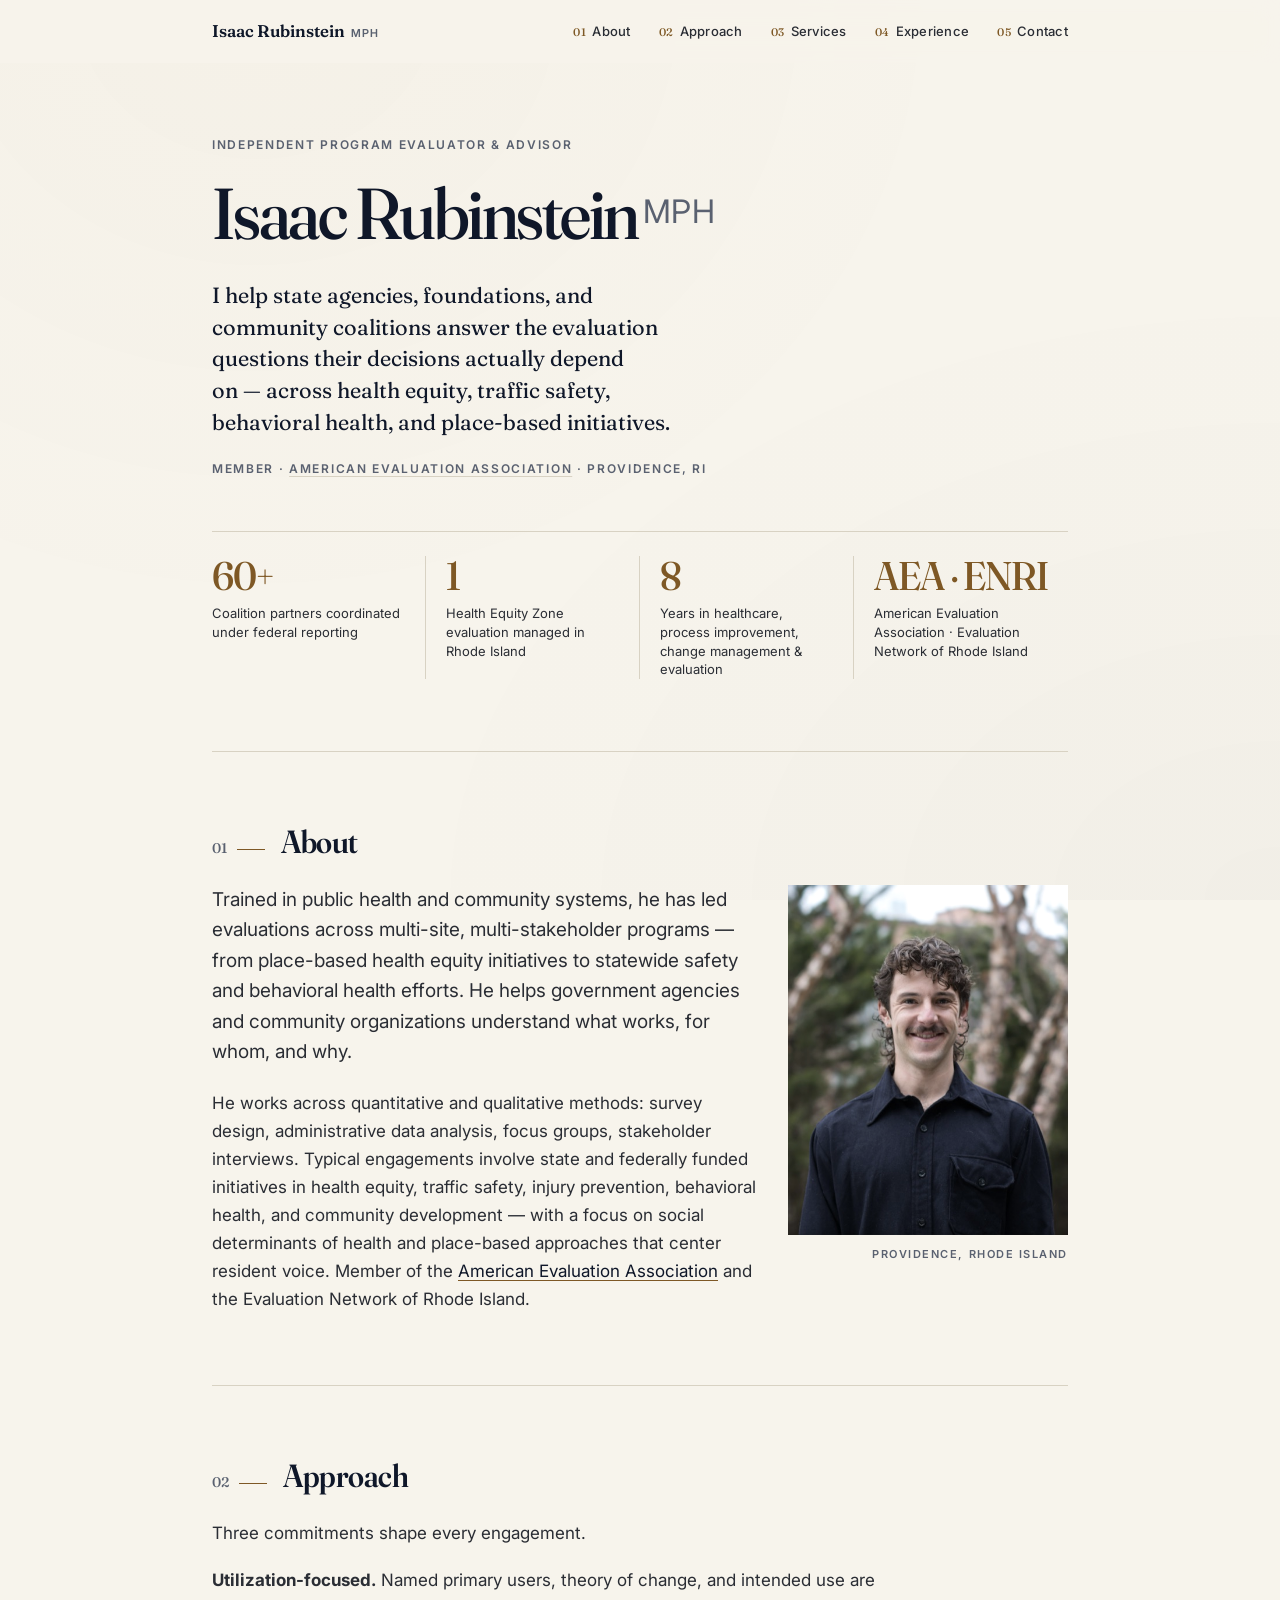
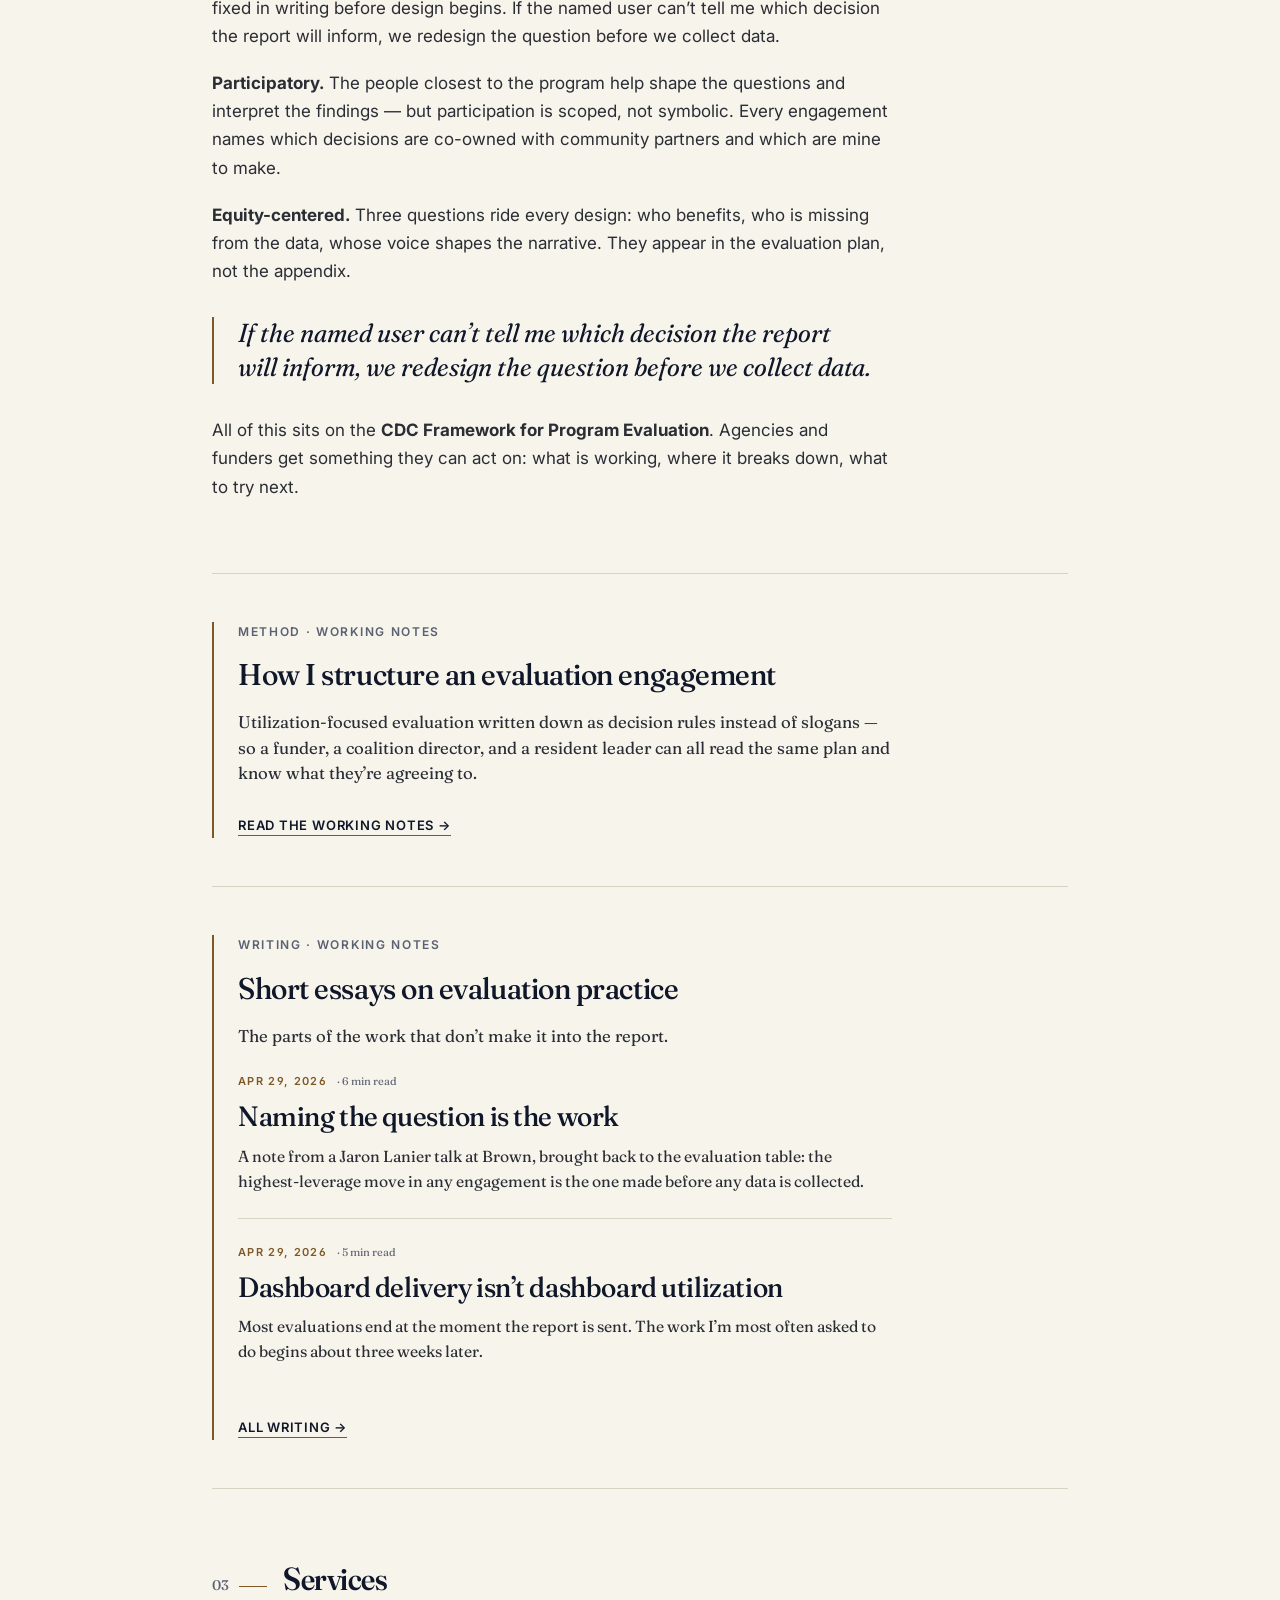
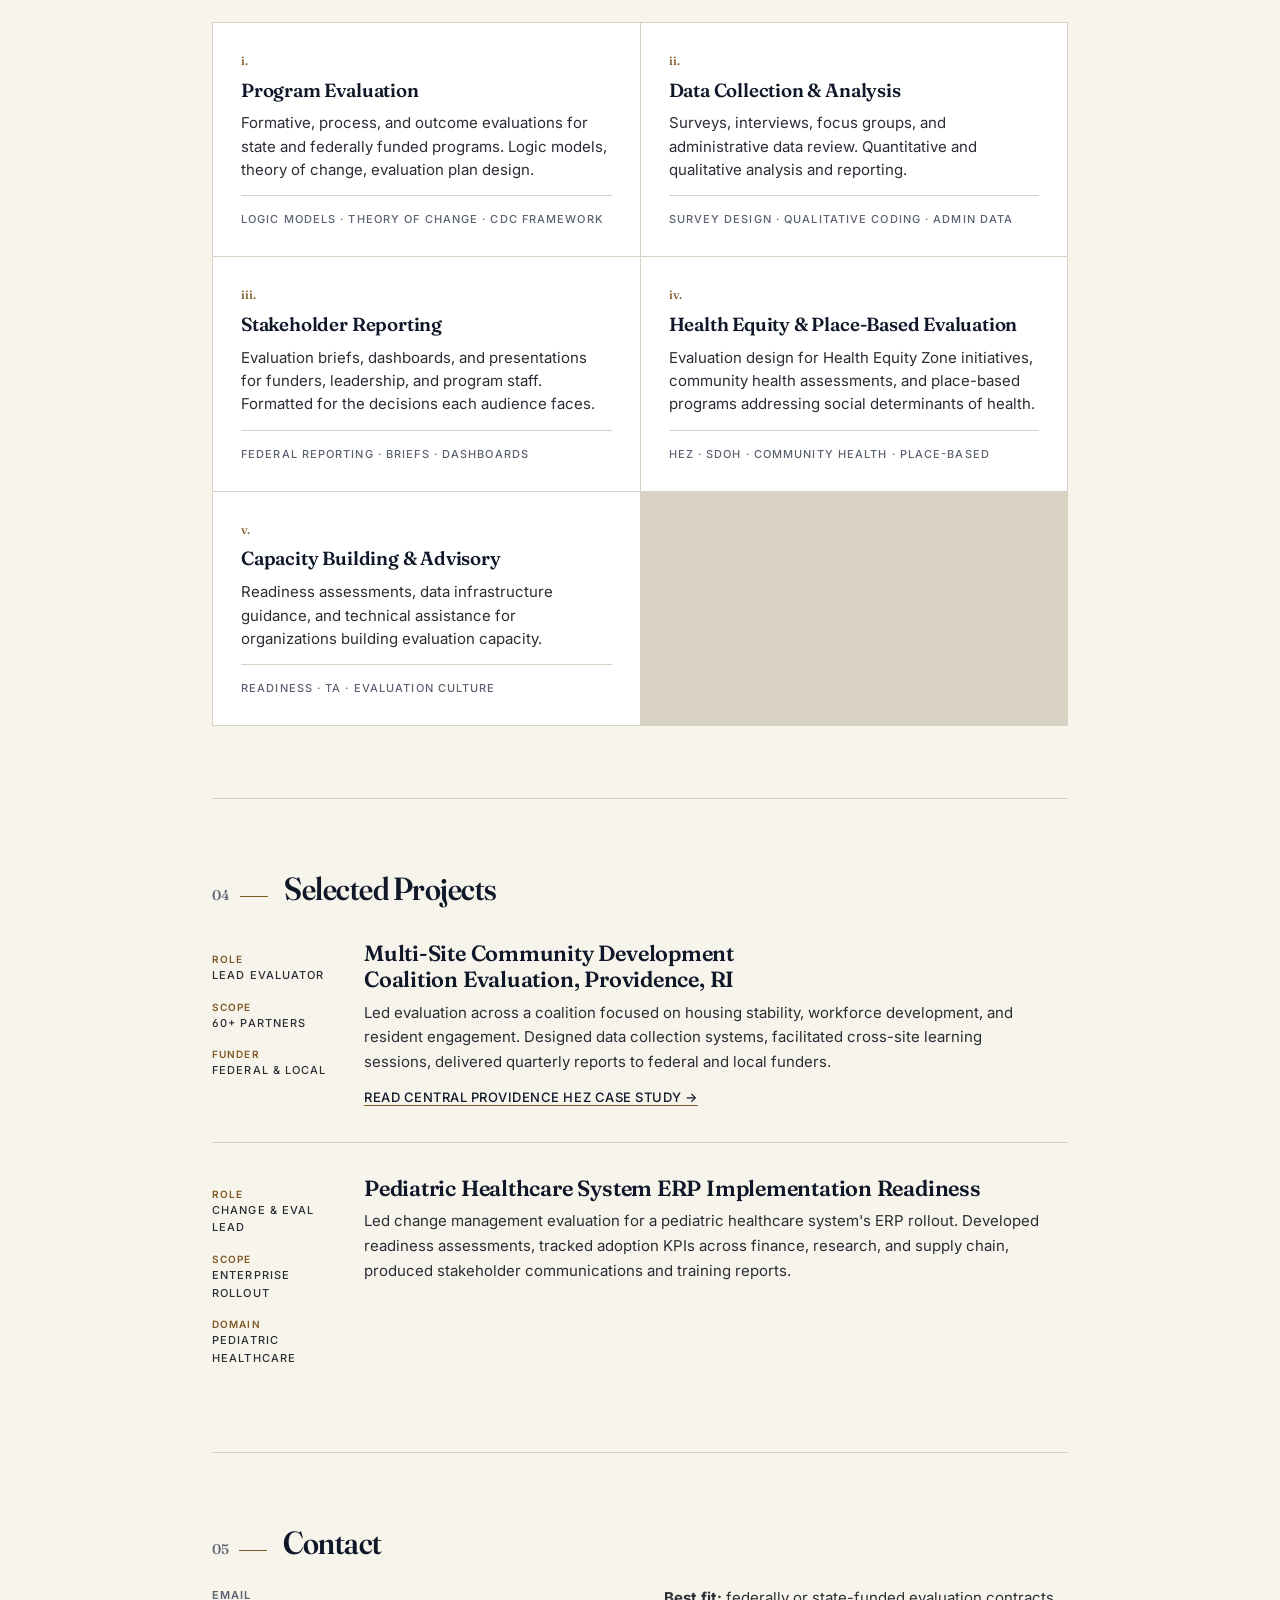
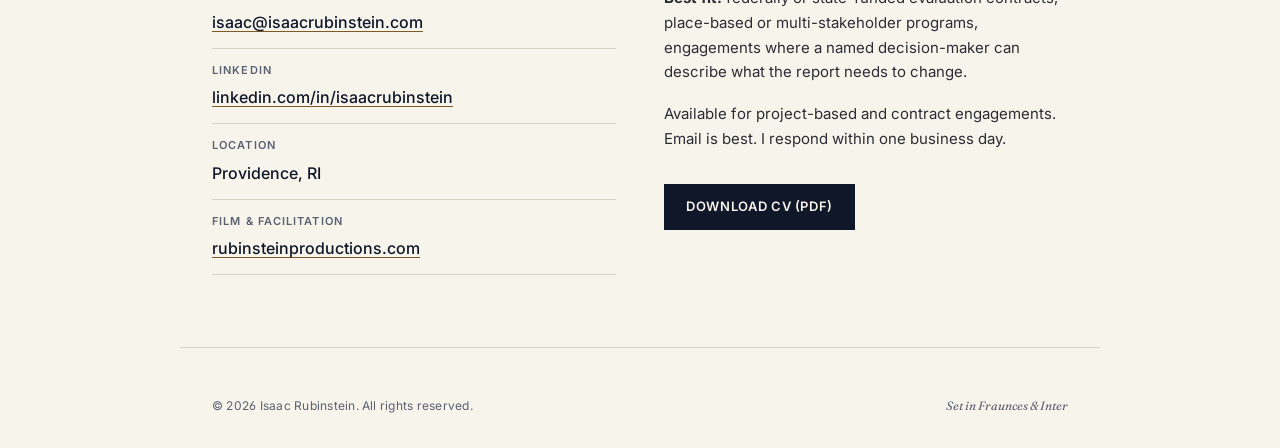
==== commit de91ebcf: "Add cross-link to rubinsteinproductions.com in contact section Co-Authored-By: Claude Fable 5 <norep" ====
--- a/index.html
+++ b/index.html
@@ -338,6 +338,10 @@
           <span class="label">Location</span>
           <span class="value">Providence, RI</span>
         </li>
+        <li>
+          <span class="label">Film &amp; facilitation</span>
+          <a href="https://rubinsteinproductions.com" target="_blank" rel="noopener noreferrer">rubinsteinproductions.com</a>
+        </li>
       </ul>
       <div class="contact-note">
         <!-- TODO(Isaac): confirm or revise the best-fit line. Filters bad-fit inquiries before they cost time. -->
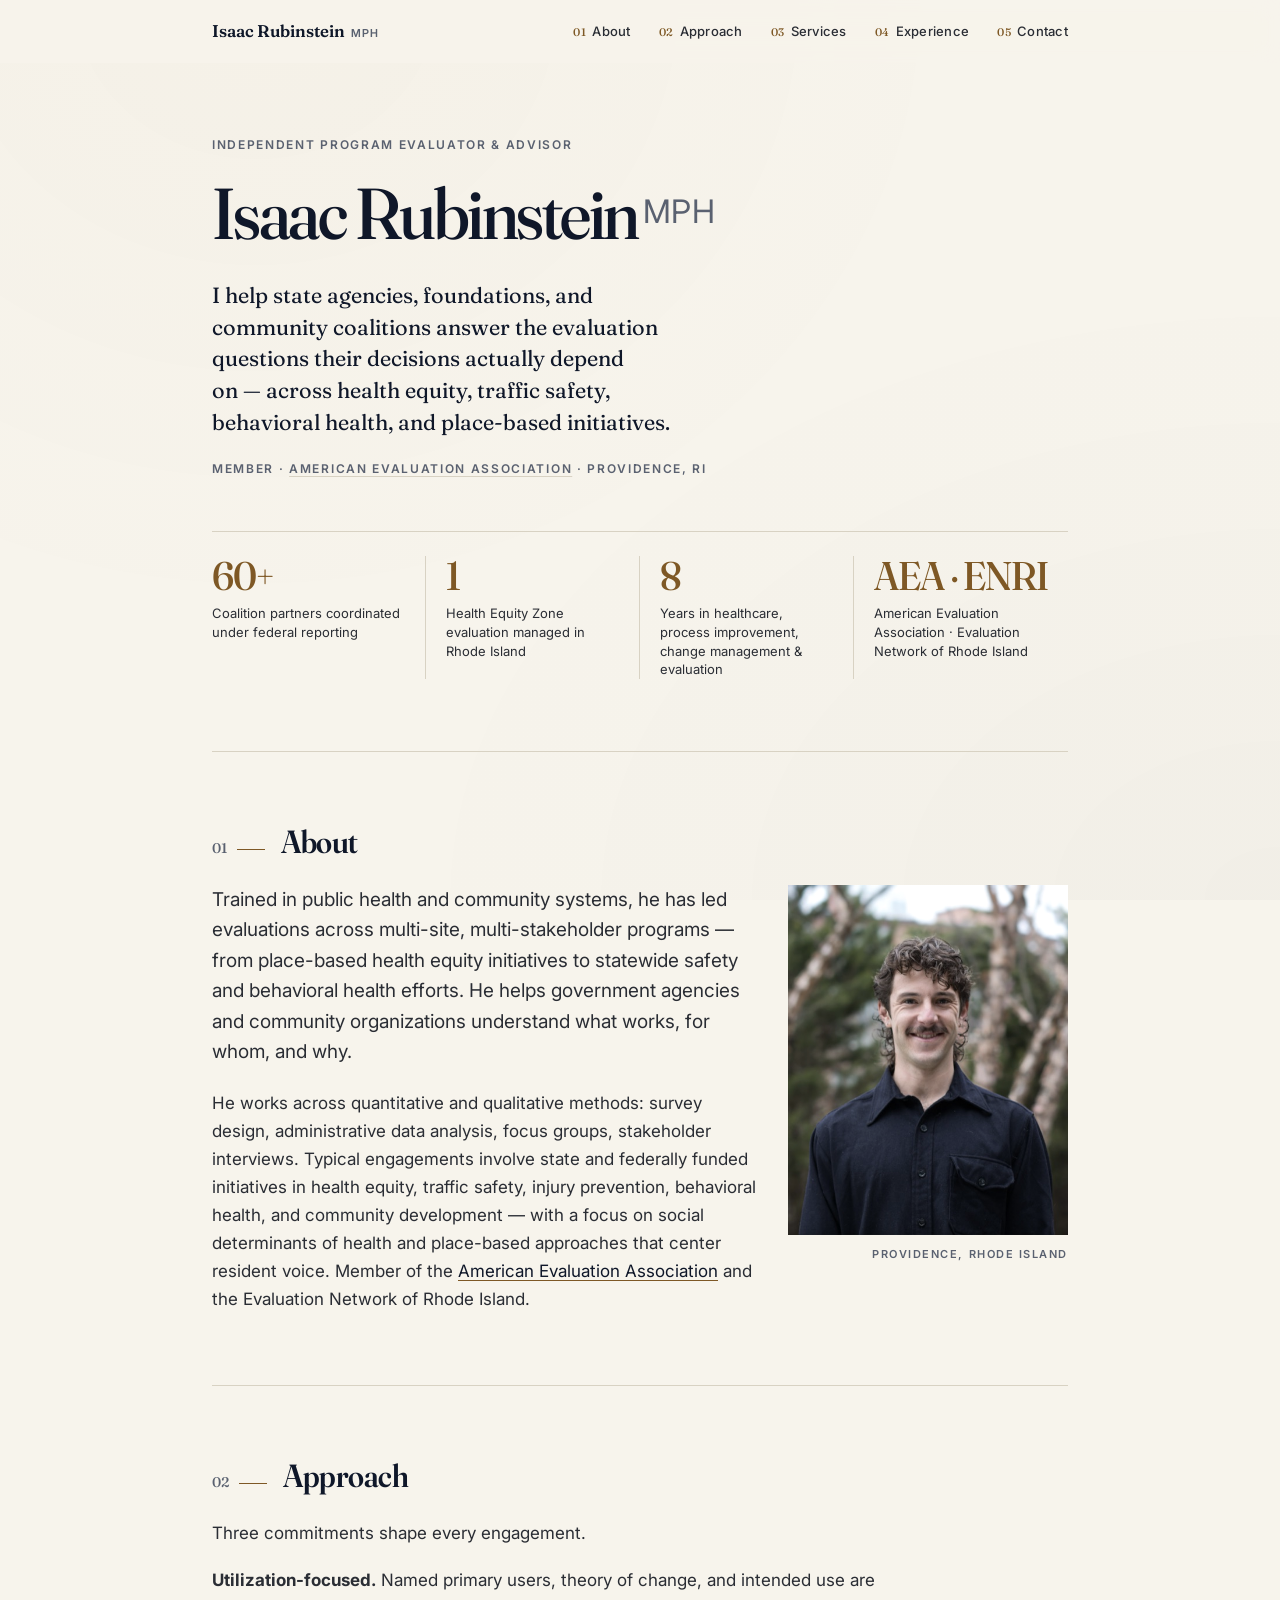
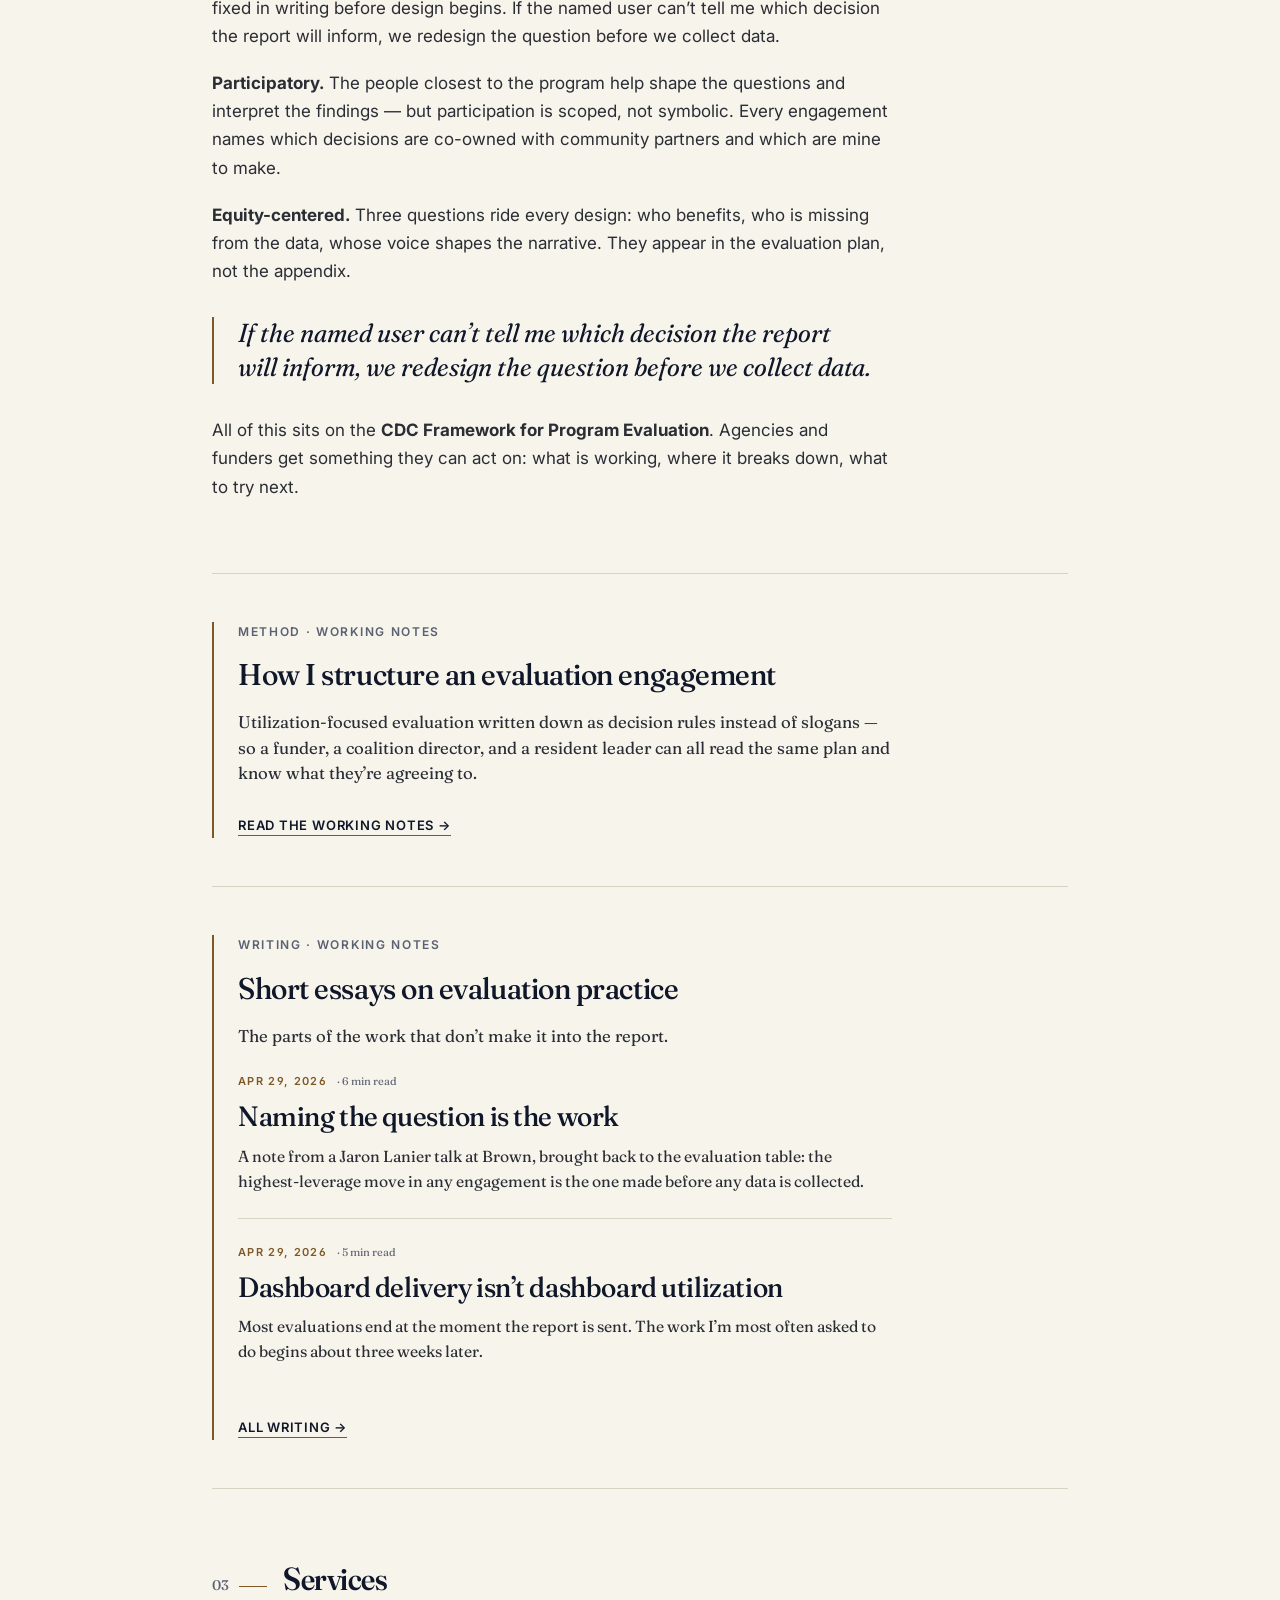
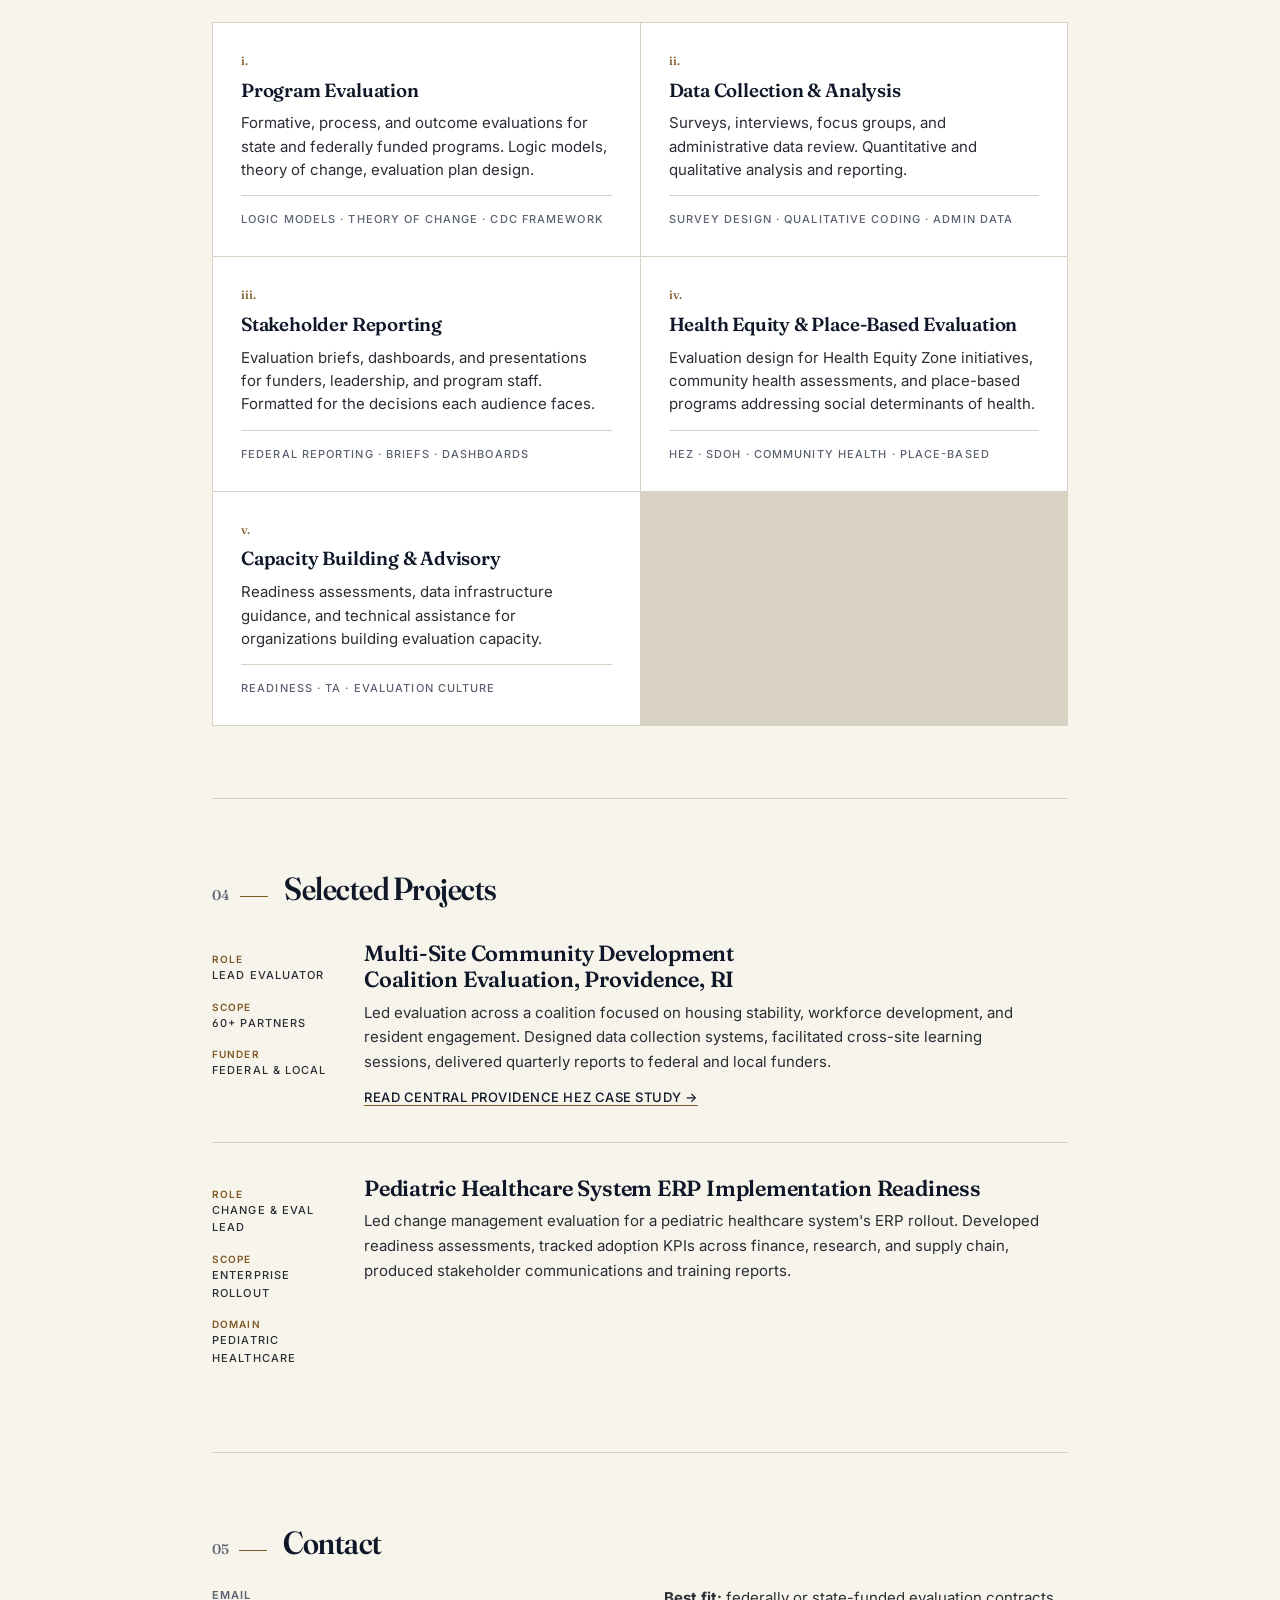
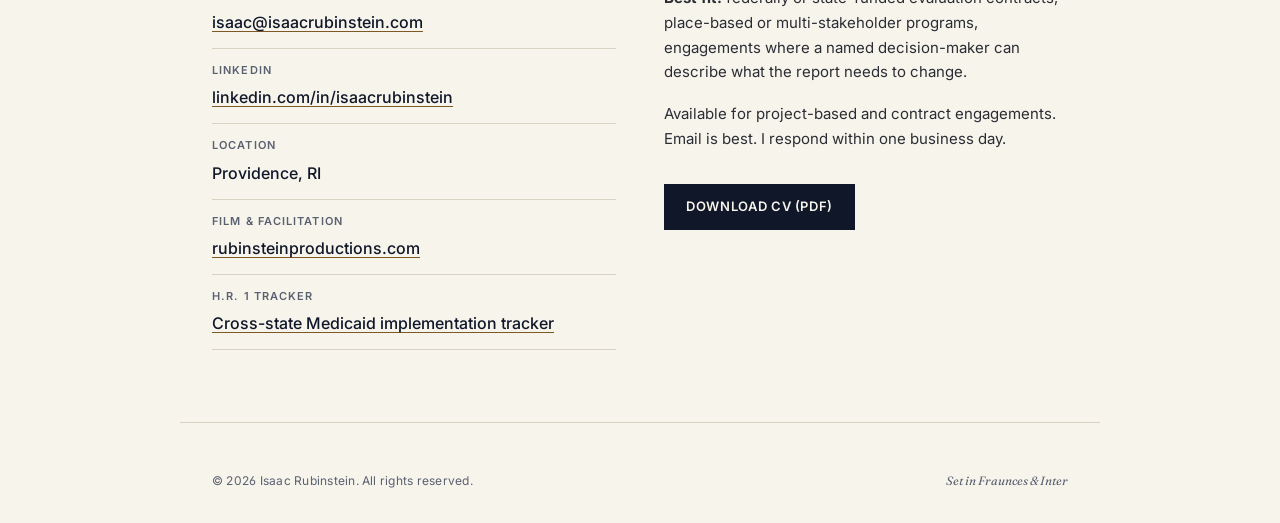
==== commit ad11d447: "Link H.R. 1 cross-state tracker from contact section Co-Authored-By: Claude Fable 5 <noreply@anthrop" ====
--- a/index.html
+++ b/index.html
@@ -342,6 +342,10 @@
           <span class="label">Film &amp; facilitation</span>
           <a href="https://rubinsteinproductions.com" target="_blank" rel="noopener noreferrer">rubinsteinproductions.com</a>
         </li>
+        <li>
+          <span class="label">H.R. 1 tracker</span>
+          <a href="https://rubinsteinproductions.com/hr1-tracker" target="_blank" rel="noopener noreferrer">Cross-state Medicaid implementation tracker</a>
+        </li>
       </ul>
       <div class="contact-note">
         <!-- TODO(Isaac): confirm or revise the best-fit line. Filters bad-fit inquiries before they cost time. -->
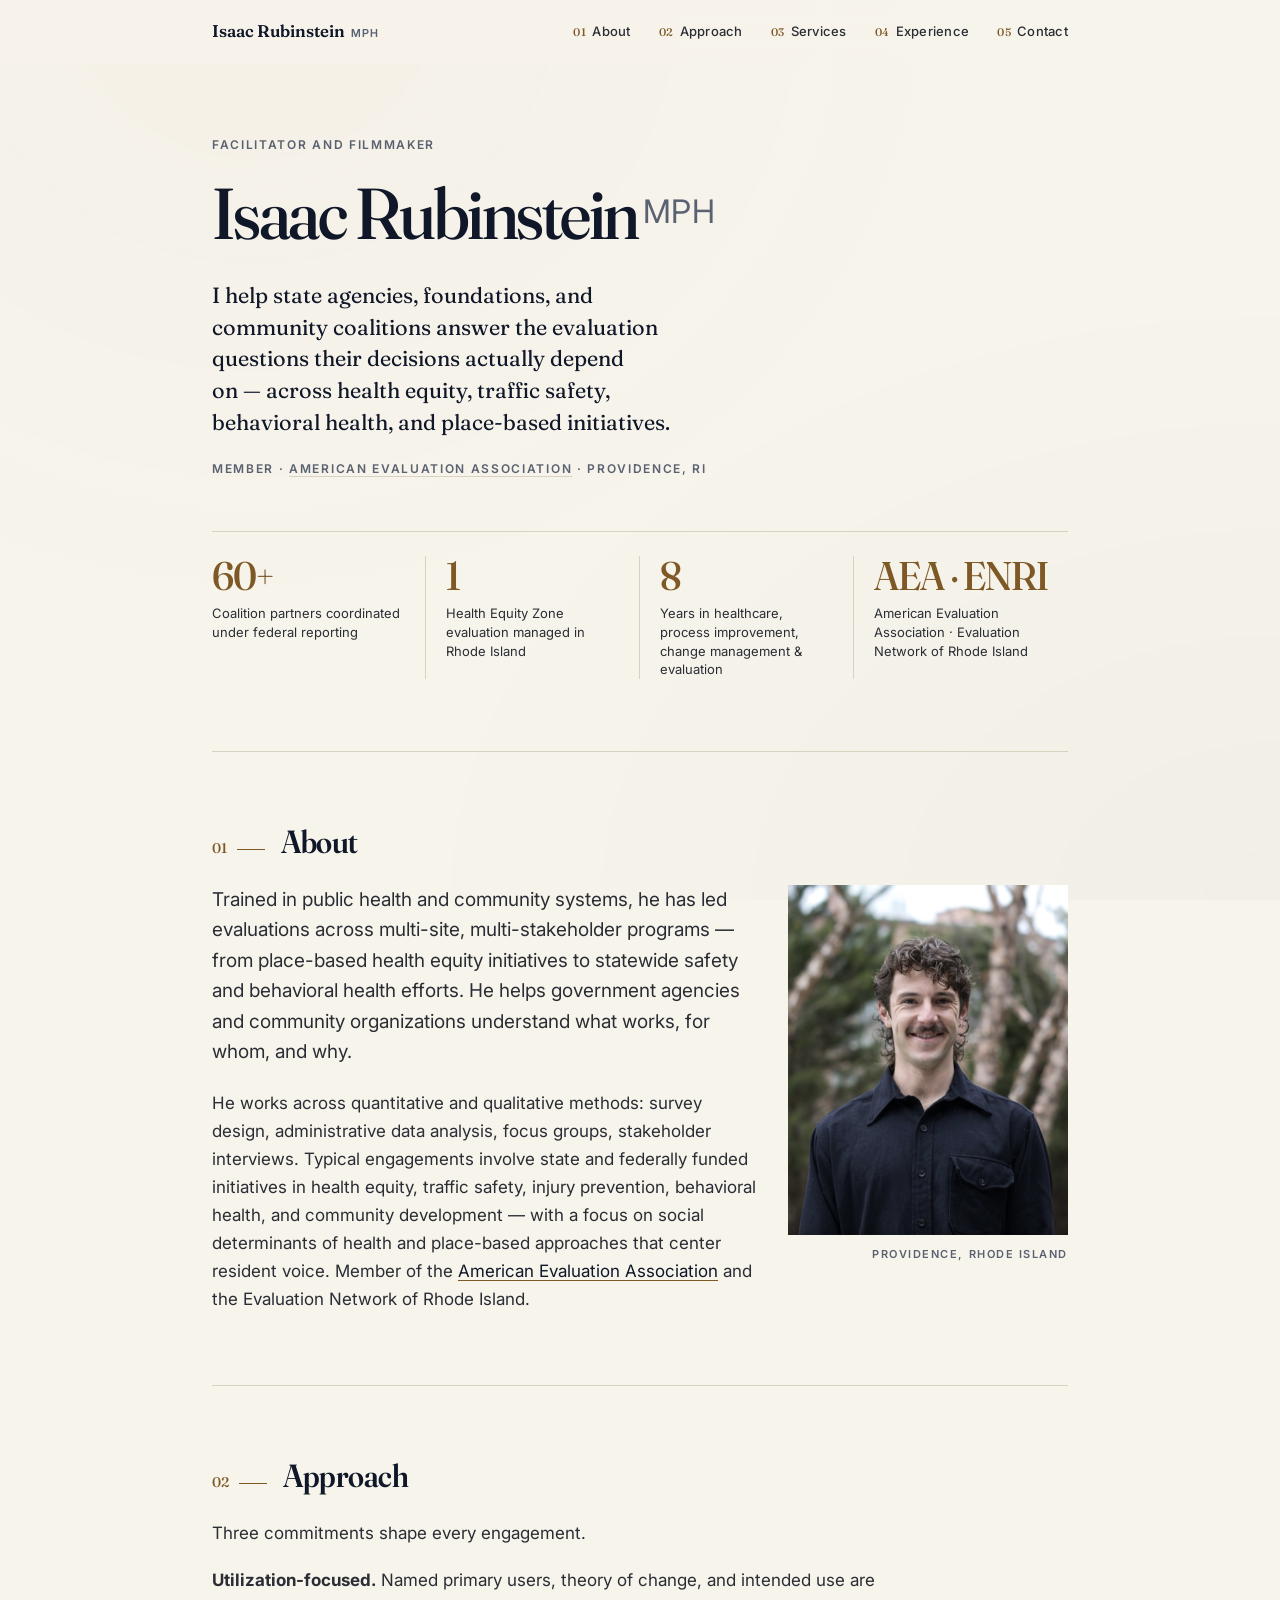
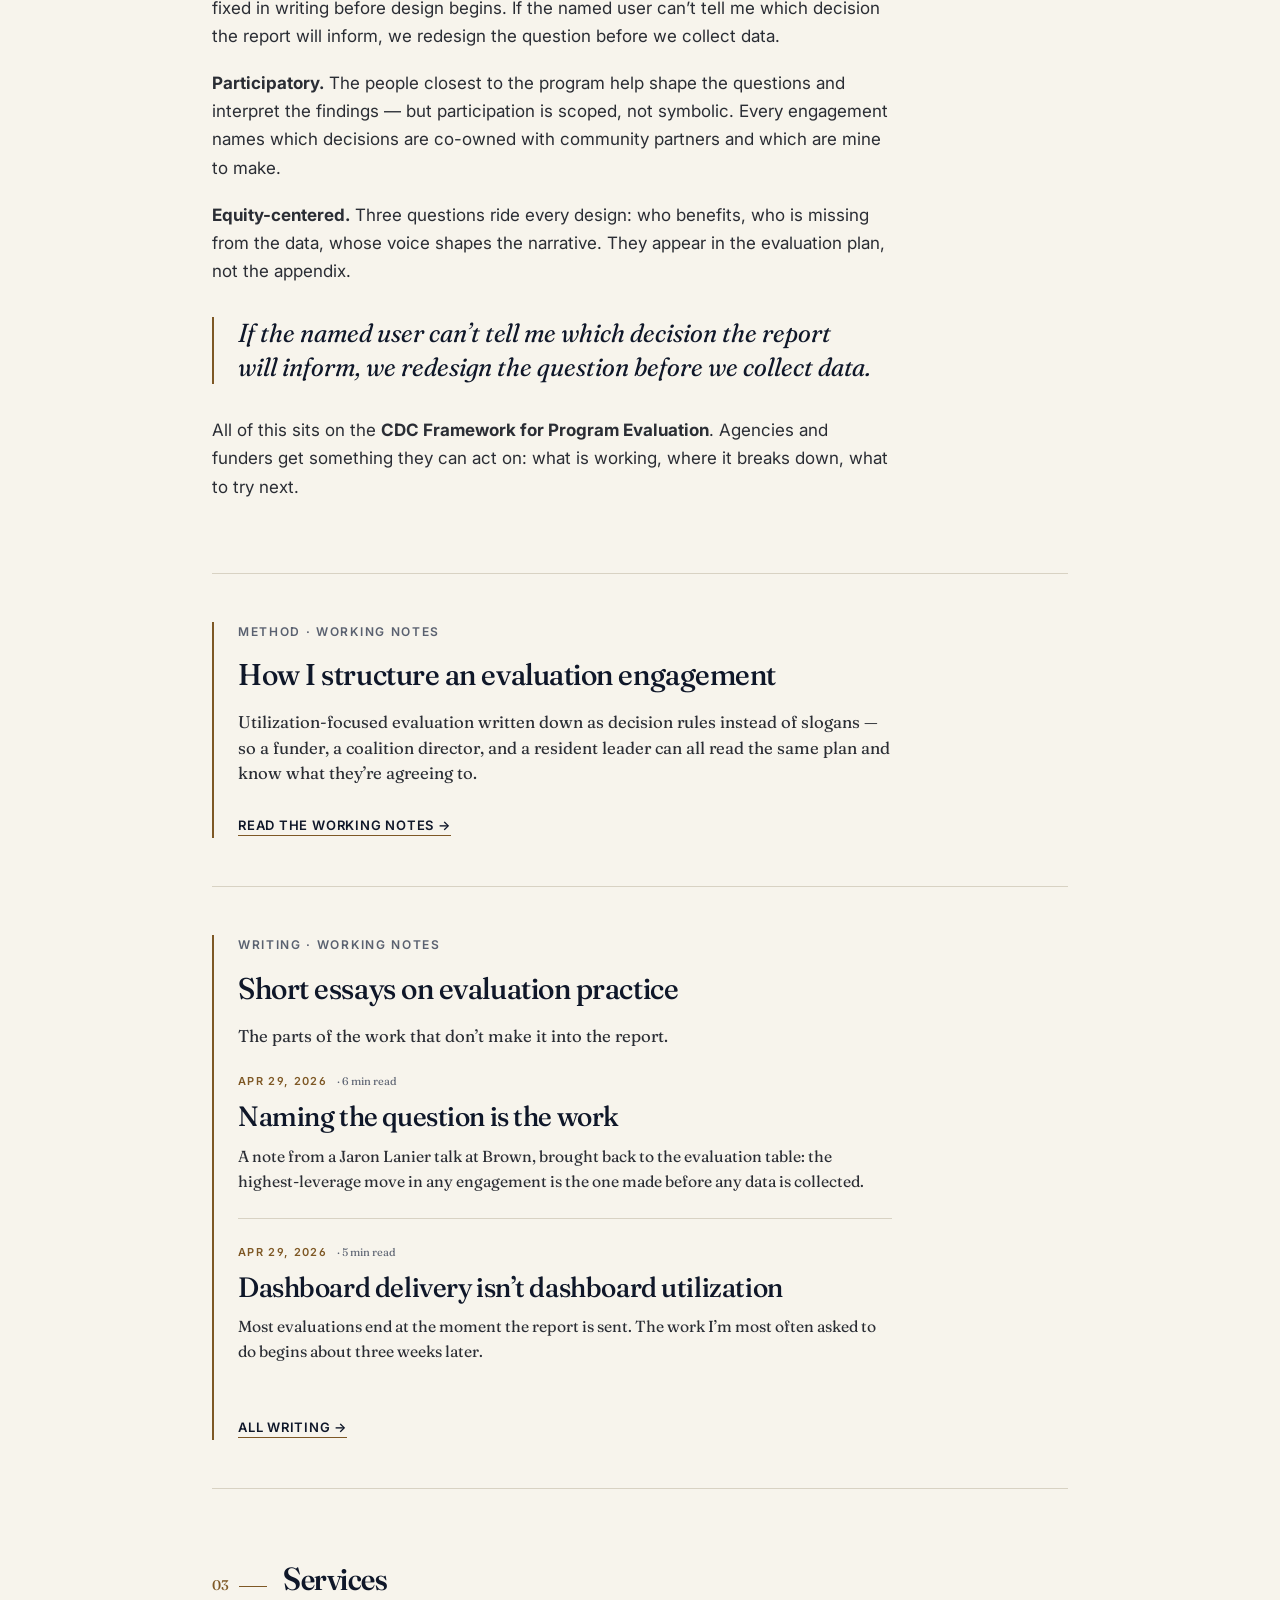
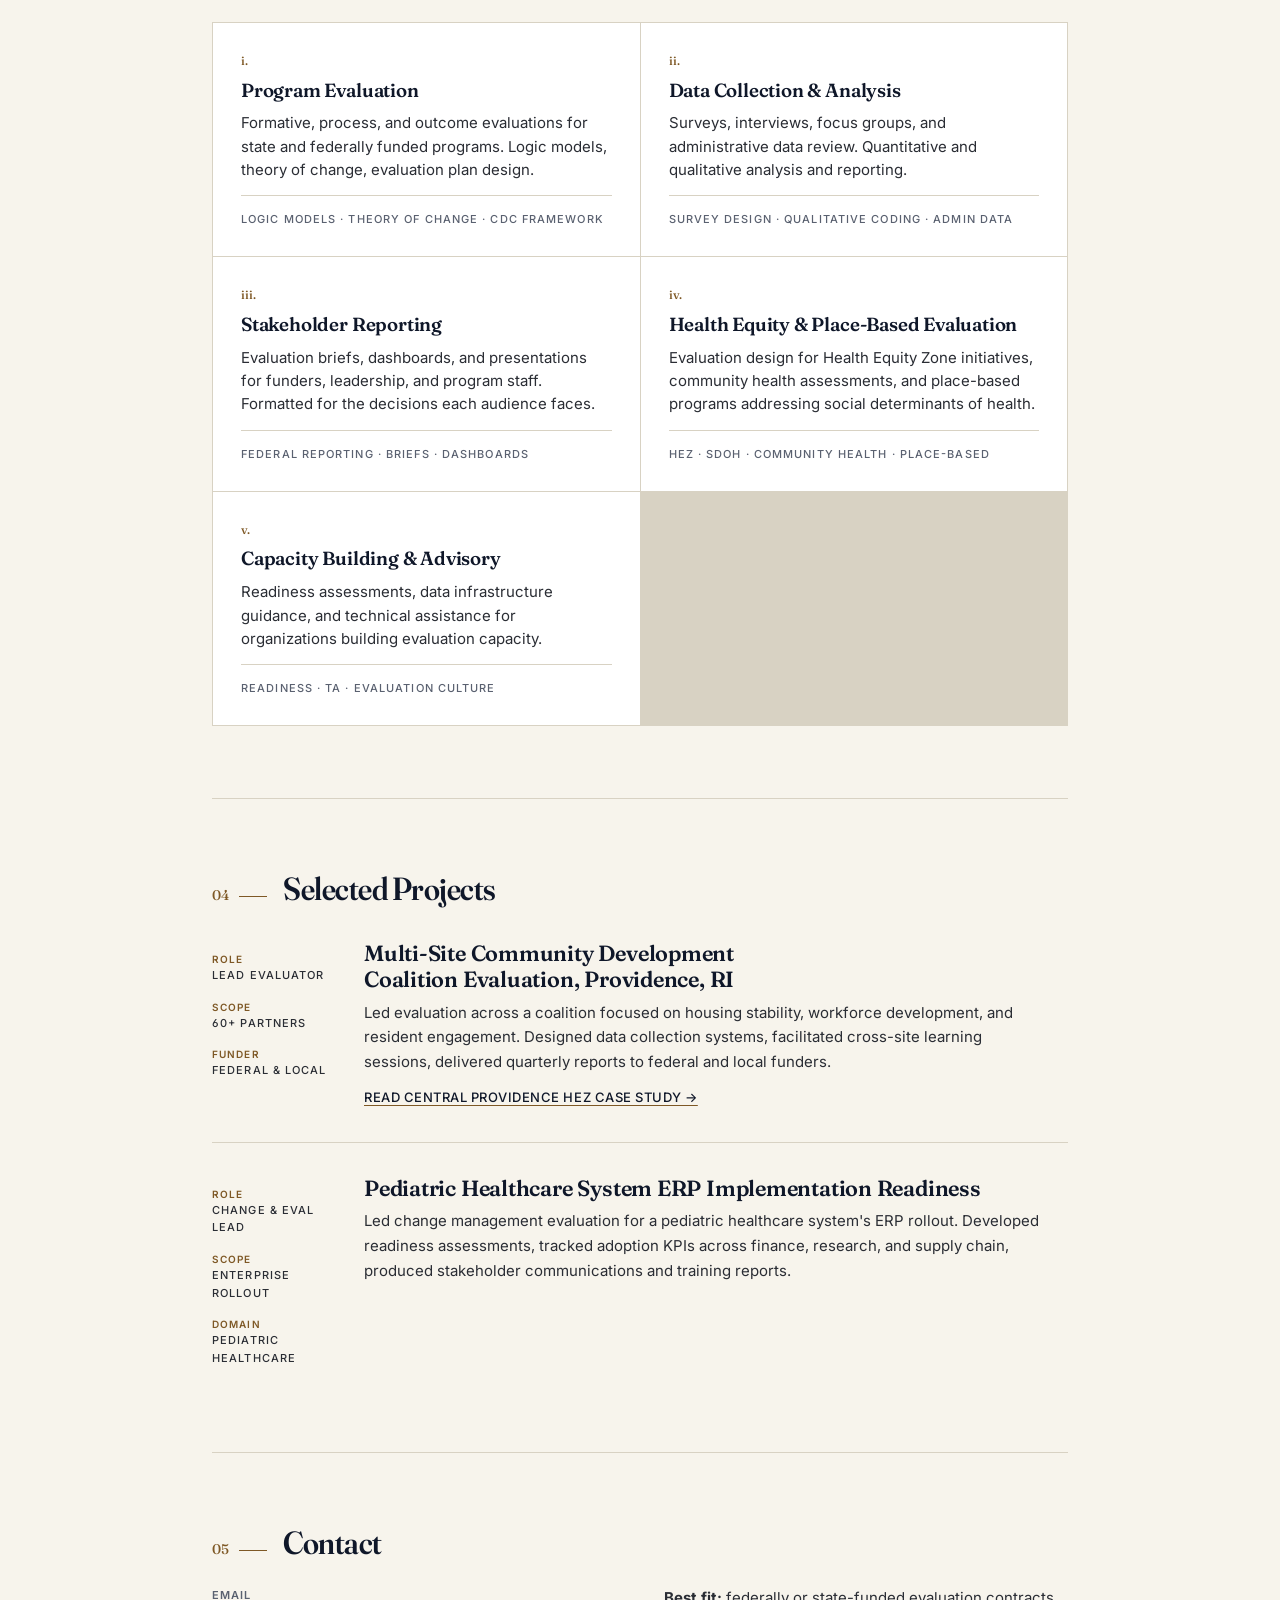
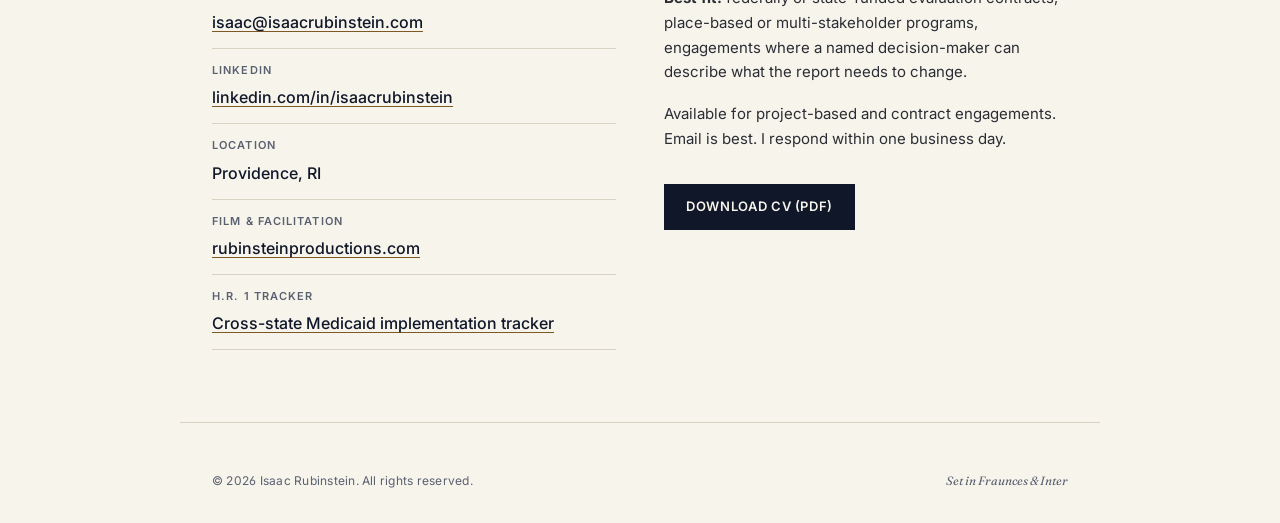
==== commit aa66ddf0: "chore: retire evaluator title from home page title and meta Co-Authored-By: Claude Sonnet 5 <noreply" ====
--- a/index.html
+++ b/index.html
@@ -3,26 +3,26 @@
 <head>
 <meta charset="UTF-8">
 <meta name="viewport" content="width=device-width, initial-scale=1.0">
-<title>Isaac Rubinstein, MPH — Independent Program Evaluator &amp; Advisor</title>
-<meta name="description" content="Independent program evaluator: mixed-methods evaluation, logic model development, theory of change, and stakeholder reporting for public health, safety, and community development programs.">
+<title>Isaac Rubinstein, MPH: Facilitator and Filmmaker</title>
+<meta name="description" content="Facilitator and filmmaker based in Providence, RI. Founder of Rubinstein Productions.">
 <meta name="robots" content="index, follow">
 <link rel="canonical" href="https://isaacrubinstein.com/">
 
 <!-- Open Graph -->
 <meta property="og:type" content="website">
 <meta property="og:url" content="https://isaacrubinstein.com/">
-<meta property="og:title" content="Isaac Rubinstein, MPH — Independent Program Evaluator &amp; Advisor">
-<meta property="og:description" content="Mixed-methods program evaluation for public health, safety, and community development programs. Based in Providence, RI.">
+<meta property="og:title" content="Isaac Rubinstein, MPH: Facilitator and Filmmaker">
+<meta property="og:description" content="Facilitator and filmmaker based in Providence, RI. Founder of Rubinstein Productions.">
 <meta property="og:image" content="https://isaacrubinstein.com/og-image.png">
 <meta property="og:image:width" content="1200">
 <meta property="og:image:height" content="630">
-<meta property="og:image:alt" content="Isaac Rubinstein, MPH — Independent Program Evaluator & Advisor">
+<meta property="og:image:alt" content="Isaac Rubinstein, MPH: Facilitator and Filmmaker">
 <meta property="og:locale" content="en_US">
 
 <!-- Twitter -->
 <meta name="twitter:card" content="summary_large_image">
-<meta name="twitter:title" content="Isaac Rubinstein, MPH — Independent Program Evaluator &amp; Advisor">
-<meta name="twitter:description" content="Mixed-methods program evaluation for public health, safety, and community development programs.">
+<meta name="twitter:title" content="Isaac Rubinstein, MPH: Facilitator and Filmmaker">
+<meta name="twitter:description" content="Facilitator and filmmaker based in Providence, RI. Founder of Rubinstein Productions.">
 <meta name="twitter:image" content="https://isaacrubinstein.com/og-image.png">
 
 <!-- Favicons -->
@@ -44,7 +44,7 @@
   "@type": "Person",
   "name": "Isaac Rubinstein",
   "honorificSuffix": "MPH",
-  "jobTitle": "Independent Program Evaluator & Advisor",
+  "jobTitle": "Facilitator and Filmmaker",
   "url": "https://isaacrubinstein.com/",
   "image": "https://isaacrubinstein.com/headshot.jpg",
   "email": "mailto:isaac@isaacrubinstein.com",
@@ -147,7 +147,7 @@
 <main id="main">
 
   <section class="hero" id="top" aria-labelledby="hero-heading">
-    <span class="eyebrow">Independent Program Evaluator &amp; Advisor</span>
+    <span class="eyebrow">Facilitator and Filmmaker</span>
     <h1 class="display" id="hero-heading">Isaac Rubinstein<span class="post">MPH</span></h1>
     <div class="hero-text">
       <p class="lede">I help state agencies, foundations, and community coalitions answer the evaluation questions their decisions actually depend on &mdash; across health equity, traffic safety, behavioral health, and place-based initiatives.</p>
--- a/styles.css
+++ b/styles.css
@@ -1,24 +1,24 @@
   /* ---------- Design tokens ---------- */
   :root {
     /* Warm editorial palette */
-    --ink:       #0F1729;  /* deep prussian — headings, display */
+    --ink:       #0F1729;  /* deep prussian: headings, display */
     --graphite:  #2A2D34;  /* body text */
     --slate:     #5A6170;  /* meta, labels, muted */
     --rule:      #D8D2C3;  /* warm hairline borders */
     --cream:     #F7F4EC;  /* page background (warm off-white) */
     --paper:     #FFFFFF;  /* card background */
-    --ochre:     #7E5825;  /* restrained accent — numerals, rules. Darkened from #9A6B2F to clear WCAG AA at small sizes (now ~5.4:1 on cream). */
+    --ochre:     #7E5825;  /* restrained accent: numerals, rules. Darkened from #9A6B2F to clear WCAG AA at small sizes (now ~5.8:1 on cream). */
     --ochre-lt:  #B98345;  /* accent hover state, also darkened to keep relative weight */
 
-    /* Type scale — 1.25 modular */
-    --fs-xs:   0.75rem;    /* 12px — small caps labels */
-    --fs-sm:   0.875rem;   /* 14px — meta */
-    --fs-base: 1.0625rem;  /* 17px — body */
-    --fs-md:   1.1875rem;  /* 19px — lede */
-    --fs-lg:   1.5rem;     /* 24px — small headlines */
-    --fs-xl:   2rem;       /* 32px — section titles */
-    --fs-2xl:  3rem;       /* 48px — display small */
-    --fs-3xl:  4.5rem;     /* 72px — hero display */
+    /* Type scale: 1.25 modular */
+    --fs-xs:   0.75rem;    /* 12px: small caps labels */
+    --fs-sm:   0.875rem;   /* 14px: meta */
+    --fs-base: 1.0625rem;  /* 17px: body */
+    --fs-md:   1.1875rem;  /* 19px: lede */
+    --fs-lg:   1.5rem;     /* 24px: small headlines */
+    --fs-xl:   2rem;       /* 32px: section titles */
+    --fs-2xl:  3rem;       /* 48px: display small */
+    --fs-3xl:  4.5rem;     /* 72px: hero display */
 
     /* Rhythm */
     --space-1: 0.5rem;
@@ -248,7 +248,7 @@
   }
   .section-num {
     font-family: "Fraunces", Georgia, serif;
-    font-variation-settings: "opsz" 36";
+    font-variation-settings: "opsz" 36;
     color: var(--ochre);
     font-feature-settings: "tnum", "lnum";
     font-size: 0.875rem;
